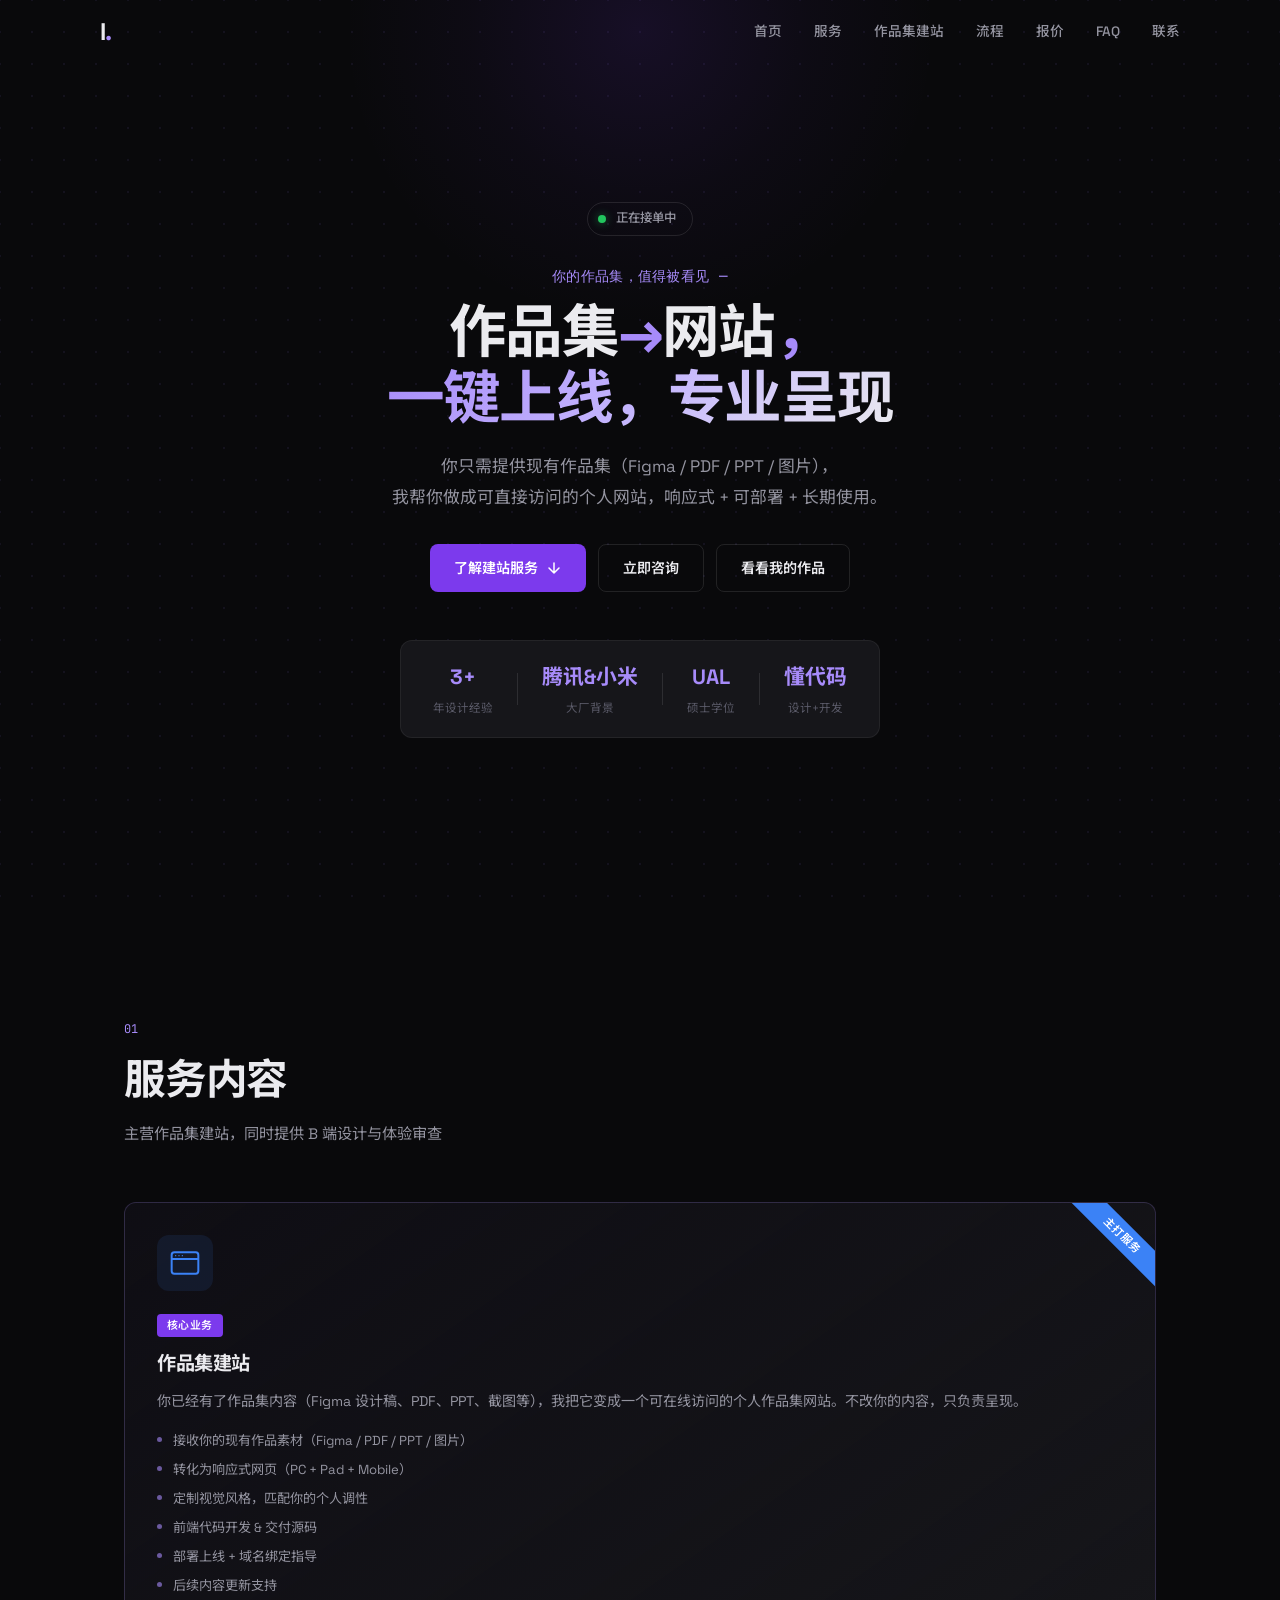
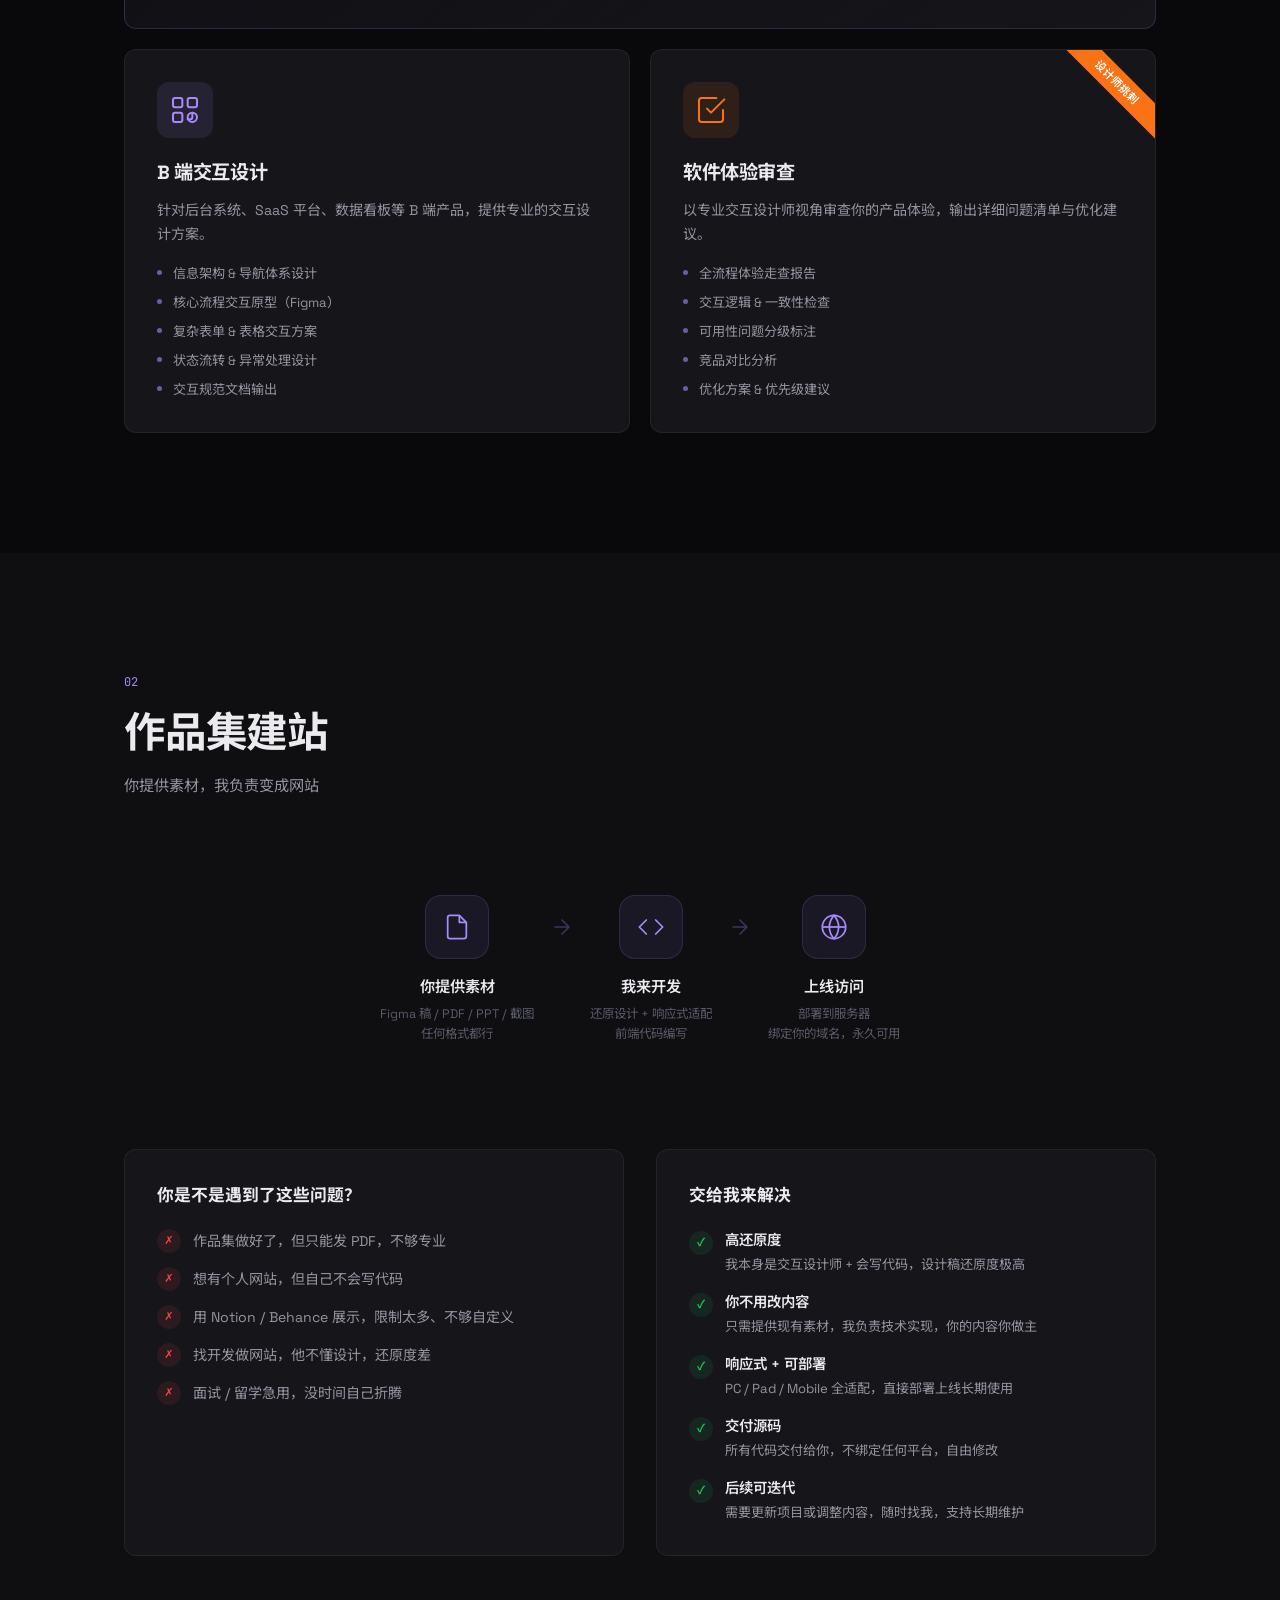
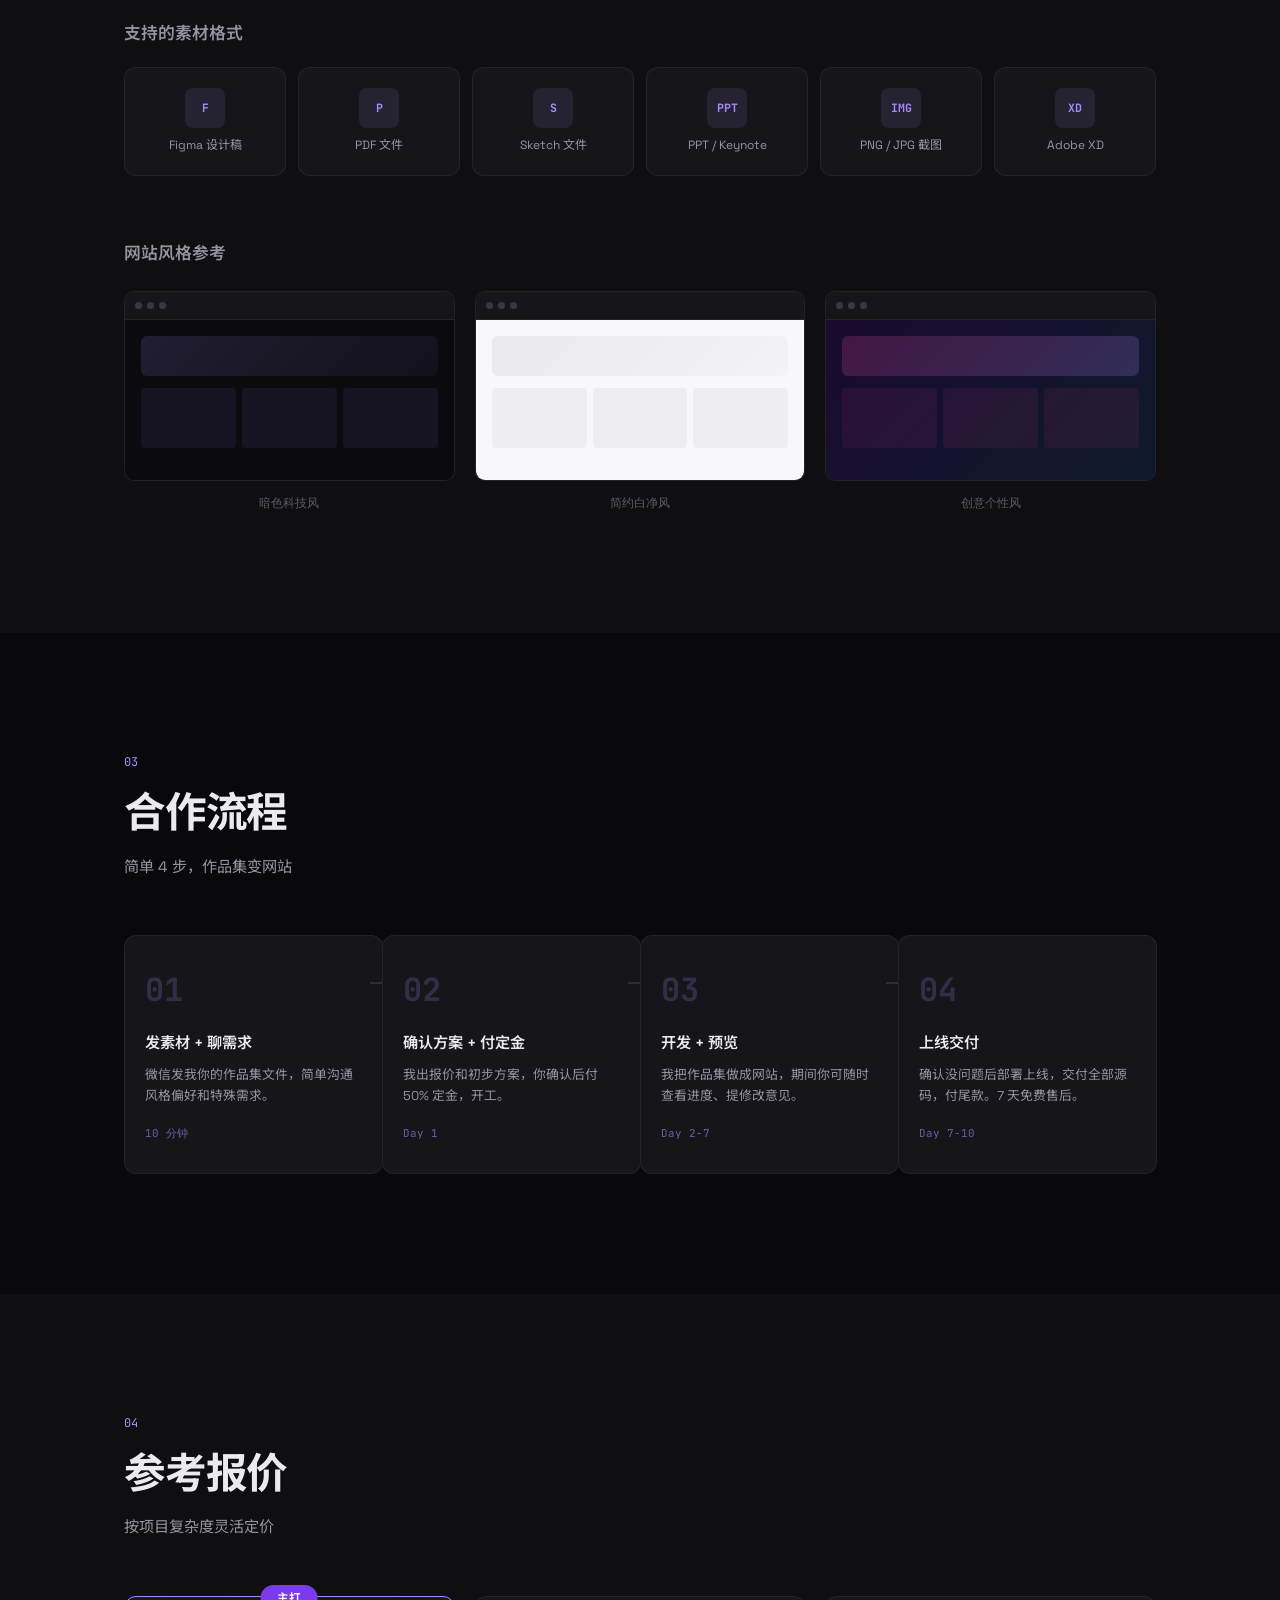
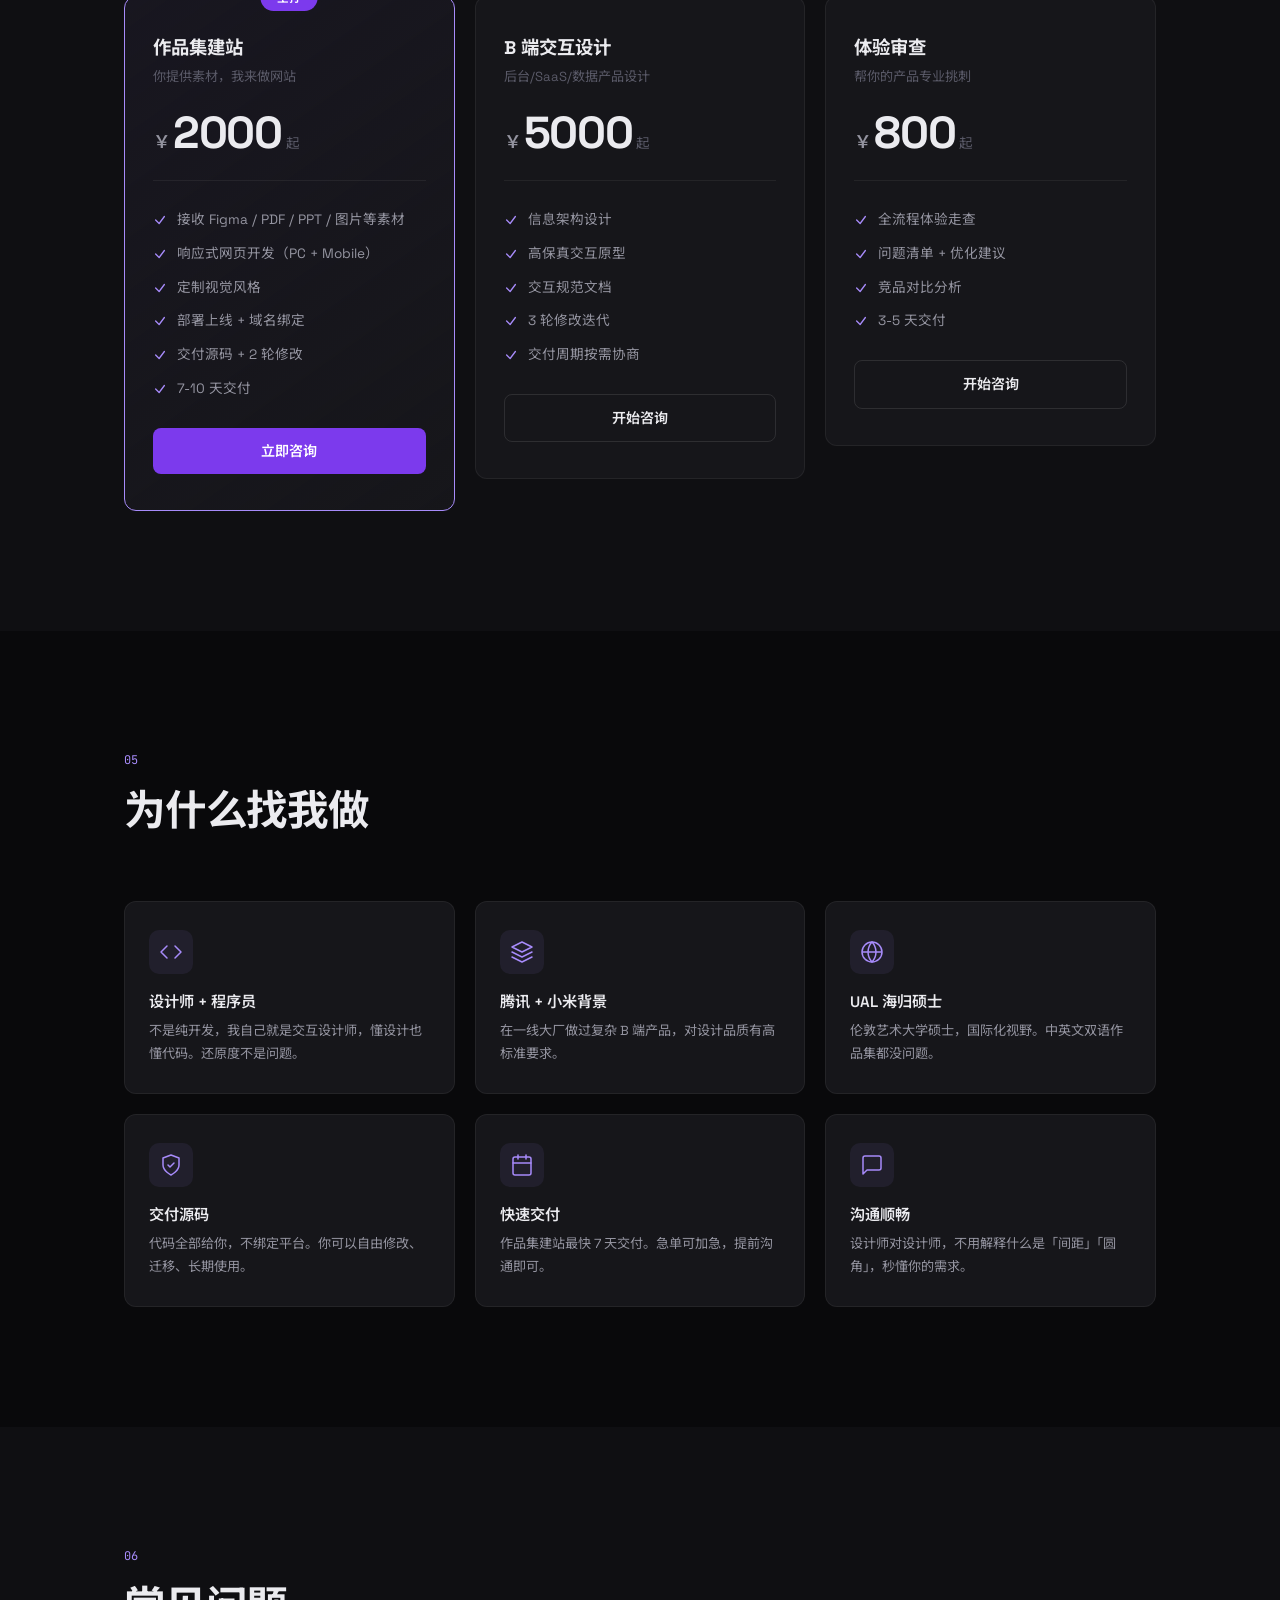
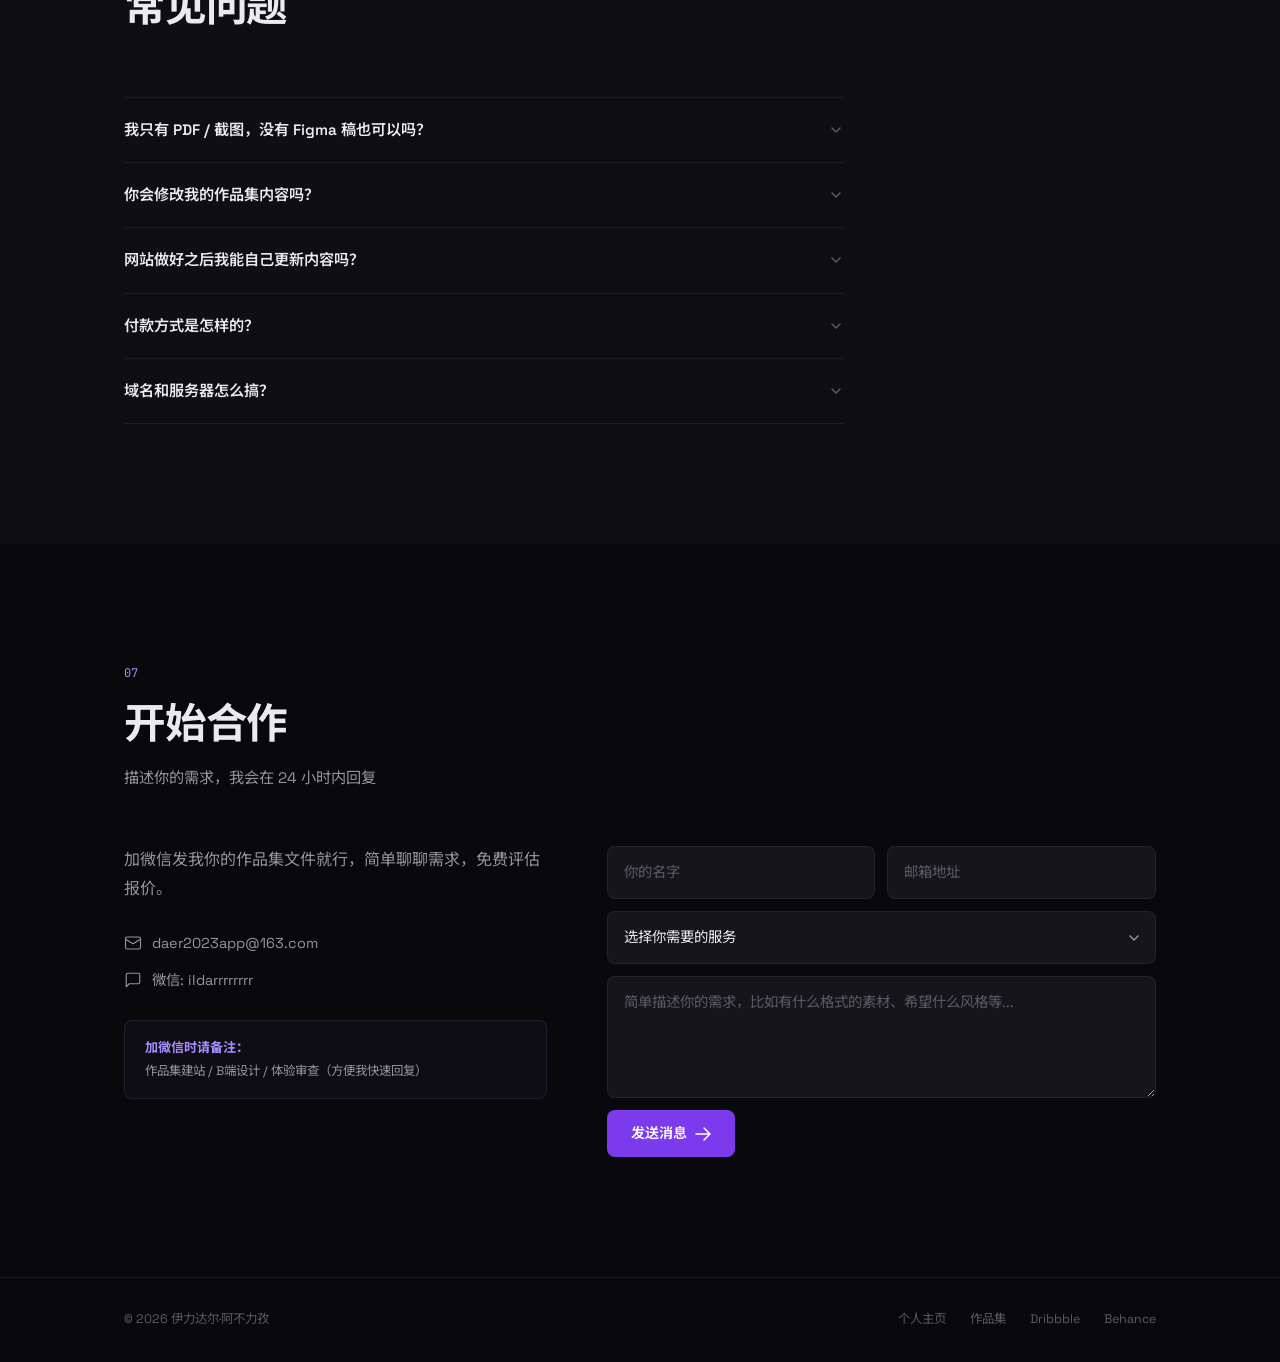
==== freelance.html @ 070d1505 "init: 个人作品集及接单页" ====
<!DOCTYPE html>
<html lang="zh-CN">
<head>
  <meta charset="UTF-8">
  <meta name="viewport" content="width=device-width, initial-scale=1.0">
  <title>设计接单 — 伊力达尔 · B端交互设计师</title>
  <link rel="stylesheet" href="style.css">
  <link rel="stylesheet" href="freelance.css">
  <link rel="preconnect" href="https://fonts.googleapis.com">
  <link href="https://fonts.googleapis.com/css2?family=Space+Grotesk:wght@400;500;600;700&family=Noto+Sans+SC:wght@300;400;500;700&family=JetBrains+Mono:wght@400&display=swap" rel="stylesheet">
</head>
<body>

  <!-- 导航 -->
  <header class="header" id="header">
    <div class="header__inner">
      <a href="index.html" class="logo">I<span class="logo__dot">.</span></a>
      <nav class="nav" id="nav">
        <a href="index.html" class="nav__link" data-index="00">首页</a>
        <a href="#services" class="nav__link" data-index="01">服务</a>
        <a href="#portfolio-service" class="nav__link" data-index="02">作品集建站</a>
        <a href="#process" class="nav__link" data-index="03">流程</a>
        <a href="#pricing" class="nav__link" data-index="04">报价</a>
        <a href="#faq" class="nav__link" data-index="05">FAQ</a>
        <a href="#contact-fl" class="nav__link" data-index="06">联系</a>
      </nav>
      <button class="menu-btn" id="menuBtn" aria-label="菜单">
        <span></span>
      </button>
    </div>
  </header>

  <!-- 移动端菜单 -->
  <div class="overlay" id="overlay">
    <nav class="overlay__nav">
      <a href="index.html" class="overlay__link">首页</a>
      <a href="#services" class="overlay__link">服务</a>
      <a href="#portfolio-service" class="overlay__link">作品集建站</a>
      <a href="#process" class="overlay__link">流程</a>
      <a href="#pricing" class="overlay__link">报价</a>
      <a href="#faq" class="overlay__link">FAQ</a>
      <a href="#contact-fl" class="overlay__link">联系</a>
    </nav>
  </div>

  <!-- 首屏 Hero -->
  <section class="fl-hero" id="fl-hero">
    <canvas id="gridCanvas"></canvas>
    <div class="hero__glow"></div>
    <div class="fl-hero__content">
      <div class="hero__label anim-fade" data-delay="0">
        <span class="label-dot"></span>
        <span>正在接单中</span>
      </div>
      <p class="hero__greeting anim-fade" data-delay="100">你的作品集，值得被看见 —</p>
      <h1 class="fl-hero__headline anim-fade" data-delay="200">
        作品集<span class="hero__headline-accent">→</span>网站<span class="hero__headline-accent">，</span><br>
        <span class="hero__headline-sub">一键上线，专业呈现</span>
      </h1>
      <p class="fl-hero__sub anim-fade" data-delay="300">
        你只需提供现有作品集（Figma / PDF / PPT / 图片），<br class="hide-mobile">
        我帮你做成可直接访问的个人网站，响应式 + 可部署 + 长期使用。
      </p>
      <div class="hero__cta anim-fade" data-delay="400">
        <a href="#portfolio-service" class="btn">
          <span>了解建站服务</span>
          <svg width="16" height="16" viewBox="0 0 16 16" fill="none"><path d="M8 3v10M3 8l5 5 5-5" stroke="currentColor" stroke-width="1.5" stroke-linecap="round" stroke-linejoin="round"/></svg>
        </a>
        <a href="#contact-fl" class="btn btn--ghost">立即咨询</a>
        <a href="index.html#work" class="btn btn--ghost">看看我的作品</a>
      </div>

      <!-- 信任指标 -->
      <div class="fl-trust anim-fade" data-delay="500">
        <div class="fl-trust__item">
          <span class="fl-trust__num">3+</span>
          <span class="fl-trust__label">年设计经验</span>
        </div>
        <div class="fl-trust__divider"></div>
        <div class="fl-trust__item">
          <span class="fl-trust__num">腾讯&小米</span>
          <span class="fl-trust__label">大厂背景</span>
        </div>
        <div class="fl-trust__divider"></div>
        <div class="fl-trust__item">
          <span class="fl-trust__num">UAL</span>
          <span class="fl-trust__label">硕士学位</span>
        </div>
        <div class="fl-trust__divider"></div>
        <div class="fl-trust__item">
          <span class="fl-trust__num">懂代码</span>
          <span class="fl-trust__label">设计+开发</span>
        </div>
      </div>
    </div>
  </section>

  <!-- 服务列表 -->
  <section class="section" id="services">
    <div class="container">
      <div class="section__head">
        <span class="section__index">01</span>
        <h2 class="section__title">服务内容</h2>
        <p class="section__sub">主营作品集建站，同时提供 B 端设计与体验审查</p>
      </div>

      <div class="fl-services">
        <!-- 主打服务 -->
        <div class="fl-card fl-card--primary">
          <div class="fl-card__icon fl-card__icon--portfolio">
            <svg width="32" height="32" viewBox="0 0 24 24" fill="none"><path d="M4 4h16a2 2 0 012 2v12a2 2 0 01-2 2H4a2 2 0 01-2-2V6a2 2 0 012-2z" stroke="currentColor" stroke-width="1.5"/><path d="M2 9h20" stroke="currentColor" stroke-width="1.5"/><circle cx="5" cy="6.5" r=".5" fill="currentColor"/><circle cx="7.5" cy="6.5" r=".5" fill="currentColor"/><circle cx="10" cy="6.5" r=".5" fill="currentColor"/></svg>
          </div>
          <span class="fl-card__badge">核心业务</span>
          <h3 class="fl-card__title">作品集建站</h3>
          <p class="fl-card__desc">你已经有了作品集内容（Figma 设计稿、PDF、PPT、截图等），我把它变成一个可在线访问的个人作品集网站。不改你的内容，只负责呈现。</p>
          <ul class="fl-card__list">
            <li>接收你的现有作品素材（Figma / PDF / PPT / 图片）</li>
            <li>转化为响应式网页（PC + Pad + Mobile）</li>
            <li>定制视觉风格，匹配你的个人调性</li>
            <li>前端代码开发 & 交付源码</li>
            <li>部署上线 + 域名绑定指导</li>
            <li>后续内容更新支持</li>
          </ul>
          <div class="fl-card__tag fl-card__tag--hot">主打服务</div>
        </div>

        <!-- 次要服务 1 -->
        <div class="fl-card">
          <div class="fl-card__icon fl-card__icon--interaction">
            <svg width="32" height="32" viewBox="0 0 24 24" fill="none"><rect x="3" y="3" width="7" height="7" rx="1.5" stroke="currentColor" stroke-width="1.5"/><rect x="14" y="3" width="7" height="7" rx="1.5" stroke="currentColor" stroke-width="1.5"/><rect x="3" y="14" width="7" height="7" rx="1.5" stroke="currentColor" stroke-width="1.5"/><path d="M17.5 14v3.5a1.5 1.5 0 01-1.5 1.5H14" stroke="currentColor" stroke-width="1.5" stroke-linecap="round"/><circle cx="17.5" cy="17.5" r="3.5" stroke="currentColor" stroke-width="1.5"/></svg>
          </div>
          <h3 class="fl-card__title">B 端交互设计</h3>
          <p class="fl-card__desc">针对后台系统、SaaS 平台、数据看板等 B 端产品，提供专业的交互设计方案。</p>
          <ul class="fl-card__list">
            <li>信息架构 & 导航体系设计</li>
            <li>核心流程交互原型（Figma）</li>
            <li>复杂表单 & 表格交互方案</li>
            <li>状态流转 & 异常处理设计</li>
            <li>交互规范文档输出</li>
          </ul>
        </div>

        <!-- 次要服务 2 -->
        <div class="fl-card">
          <div class="fl-card__icon fl-card__icon--review">
            <svg width="32" height="32" viewBox="0 0 24 24" fill="none"><path d="M9 11l3 3L22 4" stroke="currentColor" stroke-width="1.5" stroke-linecap="round" stroke-linejoin="round"/><path d="M21 12v7a2 2 0 01-2 2H5a2 2 0 01-2-2V5a2 2 0 012-2h11" stroke="currentColor" stroke-width="1.5" stroke-linecap="round"/></svg>
          </div>
          <h3 class="fl-card__title">软件体验审查</h3>
          <p class="fl-card__desc">以专业交互设计师视角审查你的产品体验，输出详细问题清单与优化建议。</p>
          <ul class="fl-card__list">
            <li>全流程体验走查报告</li>
            <li>交互逻辑 & 一致性检查</li>
            <li>可用性问题分级标注</li>
            <li>竞品对比分析</li>
            <li>优化方案 & 优先级建议</li>
          </ul>
          <div class="fl-card__tag fl-card__tag--new">设计师挑刺</div>
        </div>
      </div>
    </div>
  </section>

  <!-- 作品集建站专项 -->
  <section class="section section--alt" id="portfolio-service">
    <div class="container">
      <div class="section__head">
        <span class="section__index">02</span>
        <h2 class="section__title">作品集建站</h2>
        <p class="section__sub">你提供素材，我负责变成网站</p>
      </div>

      <!-- 流程图示 -->
      <div class="fl-flow">
        <div class="fl-flow__step">
          <div class="fl-flow__icon">
            <svg width="28" height="28" viewBox="0 0 24 24" fill="none"><path d="M14 2H6a2 2 0 00-2 2v16a2 2 0 002 2h12a2 2 0 002-2V8z" stroke="currentColor" stroke-width="1.5" stroke-linejoin="round"/><path d="M14 2v6h6" stroke="currentColor" stroke-width="1.5" stroke-linejoin="round"/></svg>
          </div>
          <h4>你提供素材</h4>
          <p>Figma 稿 / PDF / PPT / 截图<br>任何格式都行</p>
        </div>
        <div class="fl-flow__arrow">
          <svg width="24" height="24" viewBox="0 0 24 24" fill="none"><path d="M5 12h14M12 5l7 7-7 7" stroke="currentColor" stroke-width="1.5" stroke-linecap="round" stroke-linejoin="round"/></svg>
        </div>
        <div class="fl-flow__step">
          <div class="fl-flow__icon">
            <svg width="28" height="28" viewBox="0 0 24 24" fill="none"><polyline points="16,18 22,12 16,6" stroke="currentColor" stroke-width="1.5" stroke-linecap="round" stroke-linejoin="round"/><polyline points="8,6 2,12 8,18" stroke="currentColor" stroke-width="1.5" stroke-linecap="round" stroke-linejoin="round"/></svg>
          </div>
          <h4>我来开发</h4>
          <p>还原设计 + 响应式适配<br>前端代码编写</p>
        </div>
        <div class="fl-flow__arrow">
          <svg width="24" height="24" viewBox="0 0 24 24" fill="none"><path d="M5 12h14M12 5l7 7-7 7" stroke="currentColor" stroke-width="1.5" stroke-linecap="round" stroke-linejoin="round"/></svg>
        </div>
        <div class="fl-flow__step">
          <div class="fl-flow__icon">
            <svg width="28" height="28" viewBox="0 0 24 24" fill="none"><circle cx="12" cy="12" r="10" stroke="currentColor" stroke-width="1.5"/><path d="M2 12h20" stroke="currentColor" stroke-width="1.5"/><path d="M12 2a15.3 15.3 0 014 10 15.3 15.3 0 01-4 10 15.3 15.3 0 01-4-10 15.3 15.3 0 014-10z" stroke="currentColor" stroke-width="1.5"/></svg>
          </div>
          <h4>上线访问</h4>
          <p>部署到服务器<br>绑定你的域名，永久可用</p>
        </div>
      </div>

      <!-- 痛点 vs 方案 -->
      <div class="fl-portfolio">
        <div class="fl-portfolio__left">
          <div class="fl-portfolio__pain">
            <h3>你是不是遇到了这些问题？</h3>
            <div class="fl-pain-list">
              <div class="fl-pain-item">
                <span class="fl-pain-icon">&#x2717;</span>
                <span>作品集做好了，但只能发 PDF，不够专业</span>
              </div>
              <div class="fl-pain-item">
                <span class="fl-pain-icon">&#x2717;</span>
                <span>想有个人网站，但自己不会写代码</span>
              </div>
              <div class="fl-pain-item">
                <span class="fl-pain-icon">&#x2717;</span>
                <span>用 Notion / Behance 展示，限制太多、不够自定义</span>
              </div>
              <div class="fl-pain-item">
                <span class="fl-pain-icon">&#x2717;</span>
                <span>找开发做网站，他不懂设计，还原度差</span>
              </div>
              <div class="fl-pain-item">
                <span class="fl-pain-icon">&#x2717;</span>
                <span>面试 / 留学急用，没时间自己折腾</span>
              </div>
            </div>
          </div>
        </div>

        <div class="fl-portfolio__right">
          <div class="fl-portfolio__solution">
            <h3>交给我来解决</h3>
            <div class="fl-solution-list">
              <div class="fl-solution-item">
                <span class="fl-solution-icon">&#x2713;</span>
                <div>
                  <strong>高还原度</strong>
                  <p>我本身是交互设计师 + 会写代码，设计稿还原度极高</p>
                </div>
              </div>
              <div class="fl-solution-item">
                <span class="fl-solution-icon">&#x2713;</span>
                <div>
                  <strong>你不用改内容</strong>
                  <p>只需提供现有素材，我负责技术实现，你的内容你做主</p>
                </div>
              </div>
              <div class="fl-solution-item">
                <span class="fl-solution-icon">&#x2713;</span>
                <div>
                  <strong>响应式 + 可部署</strong>
                  <p>PC / Pad / Mobile 全适配，直接部署上线长期使用</p>
                </div>
              </div>
              <div class="fl-solution-item">
                <span class="fl-solution-icon">&#x2713;</span>
                <div>
                  <strong>交付源码</strong>
                  <p>所有代码交付给你，不绑定任何平台，自由修改</p>
                </div>
              </div>
              <div class="fl-solution-item">
                <span class="fl-solution-icon">&#x2713;</span>
                <div>
                  <strong>后续可迭代</strong>
                  <p>需要更新项目或调整内容，随时找我，支持长期维护</p>
                </div>
              </div>
            </div>
          </div>
        </div>
      </div>

      <!-- 支持的素材格式 -->
      <div class="fl-formats">
        <h3 class="fl-formats__title">支持的素材格式</h3>
        <div class="fl-formats__grid">
          <div class="fl-formats__item">
            <span class="fl-formats__icon">F</span>
            <span>Figma 设计稿</span>
          </div>
          <div class="fl-formats__item">
            <span class="fl-formats__icon">P</span>
            <span>PDF 文件</span>
          </div>
          <div class="fl-formats__item">
            <span class="fl-formats__icon">S</span>
            <span>Sketch 文件</span>
          </div>
          <div class="fl-formats__item">
            <span class="fl-formats__icon">PPT</span>
            <span>PPT / Keynote</span>
          </div>
          <div class="fl-formats__item">
            <span class="fl-formats__icon">IMG</span>
            <span>PNG / JPG 截图</span>
          </div>
          <div class="fl-formats__item">
            <span class="fl-formats__icon">XD</span>
            <span>Adobe XD</span>
          </div>
        </div>
      </div>

      <!-- 风格预览 -->
      <div class="fl-showcase">
        <h3 class="fl-showcase__title">网站风格参考</h3>
        <div class="fl-showcase__grid">
          <div class="fl-showcase__item">
            <div class="fl-showcase__mock">
              <div class="mock__bar"><span></span><span></span><span></span></div>
              <div class="fl-showcase__screen fl-showcase__screen--dark">
                <div class="fl-mock-hero"></div>
                <div class="fl-mock-cards"><span></span><span></span><span></span></div>
              </div>
            </div>
            <span class="fl-showcase__label">暗色科技风</span>
          </div>
          <div class="fl-showcase__item">
            <div class="fl-showcase__mock">
              <div class="mock__bar"><span></span><span></span><span></span></div>
              <div class="fl-showcase__screen fl-showcase__screen--light">
                <div class="fl-mock-hero fl-mock-hero--light"></div>
                <div class="fl-mock-cards fl-mock-cards--light"><span></span><span></span><span></span></div>
              </div>
            </div>
            <span class="fl-showcase__label">简约白净风</span>
          </div>
          <div class="fl-showcase__item">
            <div class="fl-showcase__mock">
              <div class="mock__bar"><span></span><span></span><span></span></div>
              <div class="fl-showcase__screen fl-showcase__screen--creative">
                <div class="fl-mock-hero fl-mock-hero--creative"></div>
                <div class="fl-mock-cards fl-mock-cards--creative"><span></span><span></span><span></span></div>
              </div>
            </div>
            <span class="fl-showcase__label">创意个性风</span>
          </div>
        </div>
      </div>
    </div>
  </section>

  <!-- 合作流程 -->
  <section class="section" id="process">
    <div class="container">
      <div class="section__head">
        <span class="section__index">03</span>
        <h2 class="section__title">合作流程</h2>
        <p class="section__sub">简单 4 步，作品集变网站</p>
      </div>

      <div class="fl-process">
        <div class="fl-process__step">
          <div class="fl-process__num">01</div>
          <div class="fl-process__line"></div>
          <h4>发素材 + 聊需求</h4>
          <p>微信发我你的作品集文件，简单沟通风格偏好和特殊需求。</p>
          <span class="fl-process__time">10 分钟</span>
        </div>
        <div class="fl-process__step">
          <div class="fl-process__num">02</div>
          <div class="fl-process__line"></div>
          <h4>确认方案 + 付定金</h4>
          <p>我出报价和初步方案，你确认后付 50% 定金，开工。</p>
          <span class="fl-process__time">Day 1</span>
        </div>
        <div class="fl-process__step">
          <div class="fl-process__num">03</div>
          <div class="fl-process__line"></div>
          <h4>开发 + 预览</h4>
          <p>我把作品集做成网站，期间你可随时查看进度、提修改意见。</p>
          <span class="fl-process__time">Day 2-7</span>
        </div>
        <div class="fl-process__step">
          <div class="fl-process__num">04</div>
          <h4>上线交付</h4>
          <p>确认没问题后部署上线，交付全部源码，付尾款。7 天免费售后。</p>
          <span class="fl-process__time">Day 7-10</span>
        </div>
      </div>
    </div>
  </section>

  <!-- 报价 -->
  <section class="section section--alt" id="pricing">
    <div class="container">
      <div class="section__head">
        <span class="section__index">04</span>
        <h2 class="section__title">参考报价</h2>
        <p class="section__sub">按项目复杂度灵活定价</p>
      </div>

      <div class="fl-pricing">
        <div class="fl-pricing__card fl-pricing__card--featured">
          <div class="fl-pricing__badge">主打</div>
          <div class="fl-pricing__head">
            <h3>作品集建站</h3>
            <p>你提供素材，我来做网站</p>
          </div>
          <div class="fl-pricing__price">
            <span class="fl-pricing__currency">&#xffe5;</span>
            <span class="fl-pricing__amount">2000</span>
            <span class="fl-pricing__unit">起</span>
          </div>
          <ul class="fl-pricing__features">
            <li>
              <svg width="14" height="14" viewBox="0 0 16 16" fill="none"><path d="M3 8l4 4 6-8" stroke="var(--accent)" stroke-width="1.5" stroke-linecap="round" stroke-linejoin="round"/></svg>
              接收 Figma / PDF / PPT / 图片等素材
            </li>
            <li>
              <svg width="14" height="14" viewBox="0 0 16 16" fill="none"><path d="M3 8l4 4 6-8" stroke="var(--accent)" stroke-width="1.5" stroke-linecap="round" stroke-linejoin="round"/></svg>
              响应式网页开发（PC + Mobile）
            </li>
            <li>
              <svg width="14" height="14" viewBox="0 0 16 16" fill="none"><path d="M3 8l4 4 6-8" stroke="var(--accent)" stroke-width="1.5" stroke-linecap="round" stroke-linejoin="round"/></svg>
              定制视觉风格
            </li>
            <li>
              <svg width="14" height="14" viewBox="0 0 16 16" fill="none"><path d="M3 8l4 4 6-8" stroke="var(--accent)" stroke-width="1.5" stroke-linecap="round" stroke-linejoin="round"/></svg>
              部署上线 + 域名绑定
            </li>
            <li>
              <svg width="14" height="14" viewBox="0 0 16 16" fill="none"><path d="M3 8l4 4 6-8" stroke="var(--accent)" stroke-width="1.5" stroke-linecap="round" stroke-linejoin="round"/></svg>
              交付源码 + 2 轮修改
            </li>
            <li>
              <svg width="14" height="14" viewBox="0 0 16 16" fill="none"><path d="M3 8l4 4 6-8" stroke="var(--accent)" stroke-width="1.5" stroke-linecap="round" stroke-linejoin="round"/></svg>
              7-10 天交付
            </li>
          </ul>
          <a href="#contact-fl" class="btn fl-pricing__btn">立即咨询</a>
        </div>

        <div class="fl-pricing__card">
          <div class="fl-pricing__head">
            <h3>B 端交互设计</h3>
            <p>后台/SaaS/数据产品设计</p>
          </div>
          <div class="fl-pricing__price">
            <span class="fl-pricing__currency">&#xffe5;</span>
            <span class="fl-pricing__amount">5000</span>
            <span class="fl-pricing__unit">起</span>
          </div>
          <ul class="fl-pricing__features">
            <li>
              <svg width="14" height="14" viewBox="0 0 16 16" fill="none"><path d="M3 8l4 4 6-8" stroke="var(--accent)" stroke-width="1.5" stroke-linecap="round" stroke-linejoin="round"/></svg>
              信息架构设计
            </li>
            <li>
              <svg width="14" height="14" viewBox="0 0 16 16" fill="none"><path d="M3 8l4 4 6-8" stroke="var(--accent)" stroke-width="1.5" stroke-linecap="round" stroke-linejoin="round"/></svg>
              高保真交互原型
            </li>
            <li>
              <svg width="14" height="14" viewBox="0 0 16 16" fill="none"><path d="M3 8l4 4 6-8" stroke="var(--accent)" stroke-width="1.5" stroke-linecap="round" stroke-linejoin="round"/></svg>
              交互规范文档
            </li>
            <li>
              <svg width="14" height="14" viewBox="0 0 16 16" fill="none"><path d="M3 8l4 4 6-8" stroke="var(--accent)" stroke-width="1.5" stroke-linecap="round" stroke-linejoin="round"/></svg>
              3 轮修改迭代
            </li>
            <li>
              <svg width="14" height="14" viewBox="0 0 16 16" fill="none"><path d="M3 8l4 4 6-8" stroke="var(--accent)" stroke-width="1.5" stroke-linecap="round" stroke-linejoin="round"/></svg>
              交付周期按需协商
            </li>
          </ul>
          <a href="#contact-fl" class="btn btn--ghost fl-pricing__btn">开始咨询</a>
        </div>

        <div class="fl-pricing__card">
          <div class="fl-pricing__head">
            <h3>体验审查</h3>
            <p>帮你的产品专业挑刺</p>
          </div>
          <div class="fl-pricing__price">
            <span class="fl-pricing__currency">&#xffe5;</span>
            <span class="fl-pricing__amount">800</span>
            <span class="fl-pricing__unit">起</span>
          </div>
          <ul class="fl-pricing__features">
            <li>
              <svg width="14" height="14" viewBox="0 0 16 16" fill="none"><path d="M3 8l4 4 6-8" stroke="var(--accent)" stroke-width="1.5" stroke-linecap="round" stroke-linejoin="round"/></svg>
              全流程体验走查
            </li>
            <li>
              <svg width="14" height="14" viewBox="0 0 16 16" fill="none"><path d="M3 8l4 4 6-8" stroke="var(--accent)" stroke-width="1.5" stroke-linecap="round" stroke-linejoin="round"/></svg>
              问题清单 + 优化建议
            </li>
            <li>
              <svg width="14" height="14" viewBox="0 0 16 16" fill="none"><path d="M3 8l4 4 6-8" stroke="var(--accent)" stroke-width="1.5" stroke-linecap="round" stroke-linejoin="round"/></svg>
              竞品对比分析
            </li>
            <li>
              <svg width="14" height="14" viewBox="0 0 16 16" fill="none"><path d="M3 8l4 4 6-8" stroke="var(--accent)" stroke-width="1.5" stroke-linecap="round" stroke-linejoin="round"/></svg>
              3-5 天交付
            </li>
          </ul>
          <a href="#contact-fl" class="btn btn--ghost fl-pricing__btn">开始咨询</a>
        </div>
      </div>
    </div>
  </section>

  <!-- 为什么选择我 -->
  <section class="section" id="why-me">
    <div class="container">
      <div class="section__head">
        <span class="section__index">05</span>
        <h2 class="section__title">为什么找我做</h2>
      </div>

      <div class="fl-why">
        <div class="fl-why__item">
          <div class="fl-why__icon">
            <svg width="24" height="24" viewBox="0 0 24 24" fill="none"><polyline points="16,18 22,12 16,6" stroke="currentColor" stroke-width="1.5" stroke-linecap="round" stroke-linejoin="round"/><polyline points="8,6 2,12 8,18" stroke="currentColor" stroke-width="1.5" stroke-linecap="round" stroke-linejoin="round"/></svg>
          </div>
          <h4>设计师 + 程序员</h4>
          <p>不是纯开发，我自己就是交互设计师，懂设计也懂代码。还原度不是问题。</p>
        </div>
        <div class="fl-why__item">
          <div class="fl-why__icon">
            <svg width="24" height="24" viewBox="0 0 24 24" fill="none"><path d="M12 2L2 7l10 5 10-5-10-5z" stroke="currentColor" stroke-width="1.5" stroke-linejoin="round"/><path d="M2 17l10 5 10-5" stroke="currentColor" stroke-width="1.5" stroke-linecap="round" stroke-linejoin="round"/><path d="M2 12l10 5 10-5" stroke="currentColor" stroke-width="1.5" stroke-linecap="round" stroke-linejoin="round"/></svg>
          </div>
          <h4>腾讯 + 小米背景</h4>
          <p>在一线大厂做过复杂 B 端产品，对设计品质有高标准要求。</p>
        </div>
        <div class="fl-why__item">
          <div class="fl-why__icon">
            <svg width="24" height="24" viewBox="0 0 24 24" fill="none"><circle cx="12" cy="12" r="10" stroke="currentColor" stroke-width="1.5"/><path d="M2 12h20" stroke="currentColor" stroke-width="1.5"/><path d="M12 2a15.3 15.3 0 014 10 15.3 15.3 0 01-4 10 15.3 15.3 0 01-4-10 15.3 15.3 0 014-10z" stroke="currentColor" stroke-width="1.5"/></svg>
          </div>
          <h4>UAL 海归硕士</h4>
          <p>伦敦艺术大学硕士，国际化视野。中英文双语作品集都没问题。</p>
        </div>
        <div class="fl-why__item">
          <div class="fl-why__icon">
            <svg width="24" height="24" viewBox="0 0 24 24" fill="none"><path d="M12 22s8-4 8-10V5l-8-3-8 3v7c0 6 8 10 8 10z" stroke="currentColor" stroke-width="1.5" stroke-linejoin="round"/><path d="M9 12l2 2 4-4" stroke="currentColor" stroke-width="1.5" stroke-linecap="round" stroke-linejoin="round"/></svg>
          </div>
          <h4>交付源码</h4>
          <p>代码全部给你，不绑定平台。你可以自由修改、迁移、长期使用。</p>
        </div>
        <div class="fl-why__item">
          <div class="fl-why__icon">
            <svg width="24" height="24" viewBox="0 0 24 24" fill="none"><rect x="3" y="4" width="18" height="18" rx="2" stroke="currentColor" stroke-width="1.5"/><path d="M16 2v4M8 2v4M3 10h18" stroke="currentColor" stroke-width="1.5" stroke-linecap="round"/></svg>
          </div>
          <h4>快速交付</h4>
          <p>作品集建站最快 7 天交付。急单可加急，提前沟通即可。</p>
        </div>
        <div class="fl-why__item">
          <div class="fl-why__icon">
            <svg width="24" height="24" viewBox="0 0 24 24" fill="none"><path d="M21 15a2 2 0 01-2 2H7l-4 4V5a2 2 0 012-2h14a2 2 0 012 2z" stroke="currentColor" stroke-width="1.5" stroke-linejoin="round"/></svg>
          </div>
          <h4>沟通顺畅</h4>
          <p>设计师对设计师，不用解释什么是「间距」「圆角」，秒懂你的需求。</p>
        </div>
      </div>
    </div>
  </section>

  <!-- FAQ -->
  <section class="section section--alt" id="faq">
    <div class="container">
      <div class="section__head">
        <span class="section__index">06</span>
        <h2 class="section__title">常见问题</h2>
      </div>

      <div class="fl-faq">
        <div class="fl-faq__item">
          <button class="fl-faq__q" aria-expanded="false">
            <span>我只有 PDF / 截图，没有 Figma 稿也可以吗？</span>
            <svg class="fl-faq__arrow" width="16" height="16" viewBox="0 0 16 16" fill="none"><path d="M4 6l4 4 4-4" stroke="currentColor" stroke-width="1.5" stroke-linecap="round" stroke-linejoin="round"/></svg>
          </button>
          <div class="fl-faq__a">
            <p>完全可以。PDF、PPT、截图都行，我会根据你提供的内容重新排版成网页。当然如果有 Figma 源文件，还原度会更高、效率也更快。</p>
          </div>
        </div>
        <div class="fl-faq__item">
          <button class="fl-faq__q" aria-expanded="false">
            <span>你会修改我的作品集内容吗？</span>
            <svg class="fl-faq__arrow" width="16" height="16" viewBox="0 0 16 16" fill="none"><path d="M4 6l4 4 4-4" stroke="currentColor" stroke-width="1.5" stroke-linecap="round" stroke-linejoin="round"/></svg>
          </button>
          <div class="fl-faq__a">
            <p>不会。你的内容你做主，我只负责把它忠实地呈现为网页。如果你需要文案优化或内容调整建议，可以额外沟通，这部分可作为增值服务。</p>
          </div>
        </div>
        <div class="fl-faq__item">
          <button class="fl-faq__q" aria-expanded="false">
            <span>网站做好之后我能自己更新内容吗？</span>
            <svg class="fl-faq__arrow" width="16" height="16" viewBox="0 0 16 16" fill="none"><path d="M4 6l4 4 4-4" stroke="currentColor" stroke-width="1.5" stroke-linecap="round" stroke-linejoin="round"/></svg>
          </button>
          <div class="fl-faq__a">
            <p>源码完整交付给你。如果你有基础的 HTML 知识可以自己改。如果不会也没关系，后续需要更新内容可以随时找我，按次收费，通常很快能搞定。</p>
          </div>
        </div>
        <div class="fl-faq__item">
          <button class="fl-faq__q" aria-expanded="false">
            <span>付款方式是怎样的？</span>
            <svg class="fl-faq__arrow" width="16" height="16" viewBox="0 0 16 16" fill="none"><path d="M4 6l4 4 4-4" stroke="currentColor" stroke-width="1.5" stroke-linecap="round" stroke-linejoin="round"/></svg>
          </button>
          <div class="fl-faq__a">
            <p>50% 定金 + 50% 尾款。确认方案后付定金开工，交付验收后付尾款。支持微信、支付宝、银行转账。</p>
          </div>
        </div>
        <div class="fl-faq__item">
          <button class="fl-faq__q" aria-expanded="false">
            <span>域名和服务器怎么搞？</span>
            <svg class="fl-faq__arrow" width="16" height="16" viewBox="0 0 16 16" fill="none"><path d="M4 6l4 4 4-4" stroke="currentColor" stroke-width="1.5" stroke-linecap="round" stroke-linejoin="round"/></svg>
          </button>
          <div class="fl-faq__a">
            <p>我会帮你完成部署上线和域名绑定的全过程。静态网站的托管通常免费或极低成本（比如 GitHub Pages、Vercel、Netlify 等）。域名费用一般每年几十块，需要你自己注册持有。</p>
          </div>
        </div>
      </div>
    </div>
  </section>

  <!-- 联系 -->
  <section class="section" id="contact-fl">
    <div class="container">
      <div class="section__head">
        <span class="section__index">07</span>
        <h2 class="section__title">开始合作</h2>
        <p class="section__sub">描述你的需求，我会在 24 小时内回复</p>
      </div>

      <div class="contact">
        <div class="contact__left">
          <p class="contact__text">加微信发我你的作品集文件就行，简单聊聊需求，免费评估报价。</p>
          <div class="contact__links">
            <a href="mailto:daer2023app@163.com" class="contact__link">
              <svg width="18" height="18" viewBox="0 0 24 24" fill="none"><rect x="2" y="4" width="20" height="16" rx="2" stroke="currentColor" stroke-width="1.5"/><path d="M2 7l10 6 10-6" stroke="currentColor" stroke-width="1.5" stroke-linecap="round"/></svg>
              daer2023app@163.com
            </a>
            <a href="#" class="contact__link">
              <svg width="18" height="18" viewBox="0 0 24 24" fill="none"><path d="M21 15a2 2 0 01-2 2H7l-4 4V5a2 2 0 012-2h14a2 2 0 012 2z" stroke="currentColor" stroke-width="1.5" stroke-linejoin="round"/></svg>
              微信: ildarrrrrrrr
            </a>
          </div>
          <div class="fl-contact-tip">
            <strong>加微信时请备注：</strong>
            <p>作品集建站 / B端设计 / 体验审查（方便我快速回复）</p>
          </div>
        </div>
        <form class="contact__form" id="contactForm">
          <div class="form-row">
            <input type="text" placeholder="你的名字" required>
            <input type="email" placeholder="邮箱地址" required>
          </div>
          <select class="fl-select" id="serviceSelect">
            <option value="" disabled selected>选择你需要的服务</option>
            <option value="portfolio">作品集建站（主打）</option>
            <option value="interaction">B 端交互设计</option>
            <option value="review">软件体验审查</option>
            <option value="other">其他 / 不确定</option>
          </select>
          <textarea rows="4" placeholder="简单描述你的需求，比如有什么格式的素材、希望什么风格等..." required></textarea>
          <button type="submit" class="btn">
            <span>发送消息</span>
            <svg width="16" height="16" viewBox="0 0 16 16" fill="none"><path d="M1 8h14M9 2l6 6-6 6" stroke="currentColor" stroke-width="1.5" stroke-linecap="round" stroke-linejoin="round"/></svg>
          </button>
        </form>
      </div>
    </div>
  </section>

  <!-- 页脚 -->
  <footer class="footer">
    <div class="container footer__inner">
      <span class="footer__copy">&copy; 2026 伊力达尔·阿不力孜</span>
      <div class="footer__links">
        <a href="index.html">个人主页</a>
        <a href="index.html#work">作品集</a>
        <a href="#">Dribbble</a>
        <a href="#">Behance</a>
      </div>
    </div>
  </footer>

  <script src="script.js"></script>
  <script src="freelance.js"></script>
</body>
</html>
---- style.css ----
/* ===========================================
   伊力达尔 — B端交互设计师作品集
   =========================================== */

*,*::before,*::after{margin:0;padding:0;box-sizing:border-box}

:root {
  /* 基础色 */
  --bg:        #09090b;
  --bg-alt:    #0f0f12;
  --surface:   #16161a;
  --surface-2: #1e1e24;
  --border:    rgba(255,255,255,.06);
  --border-2:  rgba(255,255,255,.1);

  /* 文本 */
  --text:      #ebebef;
  --text-2:    #9494a0;
  --text-3:    #5a5a68;

  /* 强调 */
  --accent:    #a78bfa;
  --accent-2:  #7c3aed;

  /* 排版 */
  --font:   'Space Grotesk', 'Noto Sans SC', system-ui, sans-serif;
  --mono:   'JetBrains Mono', monospace;
  --ease:   cubic-bezier(.4,0,.2,1);
  --ease-out: cubic-bezier(.16,1,.3,1);
  --radius: 12px;
}

html { scroll-behavior: smooth; scroll-padding-top: 80px; }
body {
  font-family: var(--font);
  background: var(--bg);
  color: var(--text);
  line-height: 1.6;
  -webkit-font-smoothing: antialiased;
  overflow-x: hidden;
}
a { color: inherit; text-decoration: none; }
button,input,textarea,select { font: inherit; border: none; outline: none; background: none; color: inherit; }
img { display: block; max-width: 100%; }

.container { max-width: 1080px; margin: 0 auto; padding: 0 24px; }
.hide-mobile { display: inline; }

/* ======= HEADER ======= */
.header {
  position: fixed; top: 0; left: 0; right: 0; z-index: 100;
  padding: 0 32px;
  transition: background .4s var(--ease), backdrop-filter .4s;
}
.header.scrolled {
  background: rgba(9,9,11,.8);
  backdrop-filter: blur(20px);
  -webkit-backdrop-filter: blur(20px);
  border-bottom: 1px solid var(--border);
}
.header__inner {
  max-width: 1080px; margin: 0 auto;
  display: flex; align-items: center; justify-content: space-between;
  height: 64px;
}
.logo {
  font-size: 1.5rem; font-weight: 700; letter-spacing: -.04em;
}
.logo__dot { color: var(--accent); }

.nav { display: flex; gap: 32px; }
.nav__link {
  font-size: .85rem; font-weight: 500; color: var(--text-2);
  transition: color .3s;
  position: relative;
}
.nav__link::before {
  content: attr(data-index);
  font-family: var(--mono);
  font-size: .6rem;
  color: var(--text-3);
  position: absolute;
  top: -10px; left: 0;
  opacity: 0;
  transition: opacity .3s, transform .3s var(--ease);
  transform: translateY(4px);
}
.nav__link:hover { color: var(--text); }
.nav__link:hover::before { opacity: 1; transform: translateY(0); }
.nav__link--highlight {
  color: var(--accent) !important;
  border: 1px solid rgba(167,139,250,.3);
  padding: 4px 12px;
  border-radius: 6px;
  font-size: .78rem;
  transition: all .3s var(--ease);
}
.nav__link--highlight:hover {
  background: rgba(167,139,250,.1);
  border-color: var(--accent);
}

.menu-btn {
  display: none; width: 32px; height: 32px;
  position: relative; cursor: pointer;
}
.menu-btn span,
.menu-btn::before,
.menu-btn::after {
  content: '';
  position: absolute; left: 6px;
  width: 20px; height: 1.5px;
  background: var(--text);
  transition: .3s var(--ease);
}
.menu-btn::before { top: 10px; }
.menu-btn span { top: 15px; }
.menu-btn::after { top: 20px; }
.menu-btn.active::before { top: 15px; transform: rotate(45deg); }
.menu-btn.active span { opacity: 0; }
.menu-btn.active::after { top: 15px; transform: rotate(-45deg); }

/* 移动端覆盖层 */
.overlay {
  position: fixed; inset: 0; z-index: 99;
  background: rgba(9,9,11,.96);
  display: flex; align-items: center; justify-content: center;
  opacity: 0; pointer-events: none;
  transition: opacity .4s;
}
.overlay.open { opacity: 1; pointer-events: all; }
.overlay__nav { display: flex; flex-direction: column; gap: 28px; text-align: center; }
.overlay__link {
  font-size: 1.8rem; font-weight: 600; color: var(--text-2);
  transition: color .3s;
}
.overlay__link:hover { color: var(--accent); }

/* ======= HERO ======= */
.hero {
  min-height: 100vh;
  display: flex; align-items: center; justify-content: center;
  position: relative; overflow: hidden;
  padding: 100px 24px 60px;
}

#gridCanvas {
  position: absolute; inset: 0;
  width: 100%; height: 100%;
  pointer-events: none; z-index: 0;
}

.hero__glow {
  position: absolute;
  top: -30%; left: 50%; transform: translateX(-50%);
  width: 600px; height: 600px;
  background: radial-gradient(circle, rgba(124,58,237,.12) 0%, rgba(124,58,237,.04) 40%, transparent 70%);
  pointer-events: none; z-index: 0;
  animation: glow-pulse 6s ease-in-out infinite alternate;
}
@keyframes glow-pulse {
  0%   { opacity: .6; transform: translateX(-50%) scale(1); }
  100% { opacity: 1;  transform: translateX(-50%) scale(1.15); }
}

.hero__content {
  position: relative; z-index: 1;
  max-width: 720px;
}

.hero__label {
  display: inline-flex; align-items: center; gap: 10px;
  padding: 6px 16px 6px 10px;
  border: 1px solid var(--border-2);
  border-radius: 100px;
  font-size: .78rem; font-weight: 500; color: var(--text-2);
  margin-bottom: 28px;
}
.label-dot {
  width: 8px; height: 8px; border-radius: 50%;
  background: #22c55e;
  box-shadow: 0 0 8px rgba(34,197,94,.5);
  animation: pulse-dot 2s ease-in-out infinite;
}
@keyframes pulse-dot {
  0%,100% { box-shadow: 0 0 8px rgba(34,197,94,.4); }
  50%     { box-shadow: 0 0 16px rgba(34,197,94,.8); }
}

.hero__greeting {
  font-family: var(--mono);
  font-size: .9rem;
  color: var(--accent);
  letter-spacing: .02em;
  margin-bottom: 12px;
}

.hero__headline {
  font-size: clamp(2.6rem, 6vw, 4.2rem);
  font-weight: 700;
  line-height: 1.12;
  letter-spacing: -.03em;
  margin-bottom: 32px;
}
.hero__headline-accent {
  color: var(--accent);
}
.hero__headline-sub {
  background: linear-gradient(135deg, var(--accent) 0%, #c4b5fd 50%, var(--text) 100%);
  -webkit-background-clip: text;
  -webkit-text-fill-color: transparent;
  background-clip: text;
}

.hero__cta { display: flex; gap: 12px; flex-wrap: wrap; }

/* Scroll indicator */
.hero__scroll {
  position: absolute; bottom: 28px; left: 50%;
  transform: translateX(-50%);
  display: flex; flex-direction: column; align-items: center; gap: 8px;
  z-index: 1;
}
.hero__scroll span {
  font-family: var(--mono);
  font-size: .65rem;
  color: var(--text-3);
  letter-spacing: .2em;
}
.scroll-indicator__track {
  width: 1px; height: 40px;
  background: var(--border-2);
  border-radius: 1px;
  overflow: hidden;
}
.scroll-indicator__thumb {
  width: 100%; height: 12px;
  background: var(--accent);
  border-radius: 1px;
  animation: scroll-down 2s ease-in-out infinite;
}
@keyframes scroll-down {
  0%   { transform: translateY(-12px); }
  100% { transform: translateY(40px); }
}

/* ======= BUTTONS ======= */
.btn {
  display: inline-flex; align-items: center; gap: 8px;
  padding: 12px 24px;
  border-radius: 8px;
  font-weight: 600; font-size: .88rem;
  background: var(--accent-2);
  color: #fff;
  transition: all .3s var(--ease);
  cursor: pointer;
  position: relative;
  overflow: hidden;
}
.btn:hover {
  background: var(--accent);
  transform: translateY(-1px);
  box-shadow: 0 8px 30px rgba(124,58,237,.3);
}
.btn svg { transition: transform .3s var(--ease); }
.btn:hover svg { transform: translate(2px, -2px); }

.btn--ghost {
  background: transparent;
  border: 1px solid var(--border-2);
  color: var(--text);
}
.btn--ghost:hover {
  background: var(--surface);
  border-color: var(--accent);
  color: var(--accent);
  box-shadow: none;
}

/* ======= SECTIONS ======= */
.section { padding: 120px 0; }
.section--alt { background: var(--bg-alt); }

.section__head { margin-bottom: 56px; }
.section__index {
  font-family: var(--mono);
  font-size: .75rem;
  color: var(--accent);
  display: block;
  margin-bottom: 8px;
}
.section__title {
  font-size: clamp(1.8rem, 3.5vw, 2.6rem);
  font-weight: 700;
  letter-spacing: -.03em;
  margin-bottom: 8px;
}
.section__sub {
  font-size: .95rem;
  color: var(--text-2);
}

/* ======= WORK ======= */
.work-group { margin-bottom: 64px; }
.work-group:last-child { margin-bottom: 0; }

.work-group__label {
  display: inline-flex; align-items: center; gap: 10px;
  font-size: .82rem; font-weight: 600; color: var(--text-2);
  margin-bottom: 24px;
  text-transform: uppercase;
  letter-spacing: .06em;
}
.company-dot {
  width: 10px; height: 10px; border-radius: 50%;
}
.company-dot--tc { background: #3b82f6; }
.company-dot--mi { background: #f97316; }

.work-list {
  display: grid;
  grid-template-columns: 1fr;
  gap: 20px;
}

.work-item {
  display: grid;
  grid-template-columns: 1fr 1fr;
  background: var(--surface);
  border: 1px solid var(--border);
  border-radius: var(--radius);
  overflow: hidden;
  transition: border-color .4s, transform .4s var(--ease), box-shadow .4s;
}
.work-item:hover {
  border-color: var(--border-2);
  transform: translateY(-4px);
  box-shadow: 0 20px 60px rgba(0,0,0,.25);
}

.work-item__visual {
  padding: 32px;
  display: flex; align-items: center; justify-content: center;
  background: linear-gradient(145deg, rgba(255,255,255,.02), rgba(255,255,255,.005));
  position: relative;
  overflow: hidden;
  min-height: 220px;
}
.work-item__visual::after {
  content: '';
  position: absolute; inset: 0;
  background: radial-gradient(circle at 30% 40%, color-mix(in srgb, var(--accent) 8%, transparent), transparent 70%);
  pointer-events: none;
}

.work-item__info {
  padding: 32px;
  display: flex; flex-direction: column; justify-content: center;
}
.work-item__tags {
  display: flex; flex-wrap: wrap; gap: 6px;
  margin-bottom: 14px;
}
.work-item__tags span {
  font-family: var(--mono);
  font-size: .68rem;
  color: var(--accent);
  padding: 3px 10px;
  border: 1px solid rgba(167,139,250,.2);
  border-radius: 4px;
  text-transform: uppercase;
  letter-spacing: .04em;
}
.work-item__title {
  font-size: 1.2rem;
  font-weight: 700;
  letter-spacing: -.02em;
  margin-bottom: 10px;
}
.work-item__desc {
  font-size: .88rem;
  color: var(--text-2);
  line-height: 1.7;
}

.work-item__link {
  display: block;
  text-decoration: none;
  color: inherit;
}
.work-item__more {
  display: inline-block;
  margin-top: 14px;
  font-size: .82rem;
  font-weight: 600;
  color: var(--accent);
  opacity: 0;
  transform: translateX(-8px);
  transition: opacity .3s var(--ease), transform .3s var(--ease);
}
.work-item:hover .work-item__more {
  opacity: 1;
  transform: translateX(0);
}
.work-item { cursor: pointer; }

/* ======= MOCKUPS ======= */
.mock {
  width: 100%;
  max-width: 280px;
  background: var(--bg);
  border: 1px solid var(--border-2);
  border-radius: 10px;
  overflow: hidden;
  position: relative;
  z-index: 1;
  transition: transform .5s var(--ease);
}
.work-item:hover .mock { transform: scale(1.03); }

.mock__bar {
  height: 28px;
  background: var(--surface);
  display: flex; align-items: center; gap: 5px;
  padding: 0 10px;
  border-bottom: 1px solid var(--border);
}
.mock__bar span {
  width: 7px; height: 7px;
  border-radius: 50%;
  background: var(--text-3);
  opacity: .5;
}
.mock__body { padding: 12px; }

/* Stream mockup */
.mock--stream .mock__video {
  width: 100%; height: 80px;
  background: linear-gradient(135deg, rgba(59,130,246,.15), rgba(59,130,246,.05));
  border-radius: 6px;
  margin-bottom: 8px;
  position: relative;
  overflow: hidden;
}
.mock--stream .mock__video::after {
  content: '▶';
  position: absolute; top: 50%; left: 50%;
  transform: translate(-50%,-50%);
  font-size: 1.2rem; color: rgba(255,255,255,.3);
}
.mock__controls { display: flex; flex-direction: column; gap: 6px; }
.mock__btn-row { display: flex; gap: 4px; }
.mock__btn-row span {
  width: 28px; height: 18px;
  background: var(--surface-2);
  border-radius: 4px;
}
.mock__timeline {
  height: 4px; background: var(--surface-2); border-radius: 2px;
  position: relative; overflow: hidden;
}
.mock__timeline::after {
  content: '';
  position: absolute; left: 0; top: 0;
  width: 40%; height: 100%;
  background: var(--accent);
  border-radius: 2px;
  animation: timeline-play 3s ease-in-out infinite;
}
@keyframes timeline-play {
  0%   { width: 20%; }
  50%  { width: 65%; }
  100% { width: 20%; }
}

/* Agent mockup */
.mock__chat {
  display: flex; flex-direction: column; gap: 8px;
  margin-bottom: 10px;
}
.mock__bubble {
  height: 14px; border-radius: 8px;
}
.mock__bubble--bot {
  width: 70%; background: var(--surface-2);
  align-self: flex-start;
}
.mock__bubble--user {
  width: 50%;
  background: linear-gradient(135deg, var(--accent-2), var(--accent));
  align-self: flex-end;
  opacity: .6;
}
.mock__bubble--typing {
  width: 40px; height: 20px;
  display: flex; align-items: center; justify-content: center; gap: 3px;
  background: var(--surface-2);
}
.mock__bubble--typing span {
  width: 4px; height: 4px; border-radius: 50%;
  background: var(--text-3);
  animation: typing-dots 1.2s infinite;
}
.mock__bubble--typing span:nth-child(2) { animation-delay: .2s; }
.mock__bubble--typing span:nth-child(3) { animation-delay: .4s; }
@keyframes typing-dots {
  0%,60%,100% { opacity: .3; transform: translateY(0); }
  30% { opacity: 1; transform: translateY(-3px); }
}
.mock__input-bar {
  height: 20px; background: var(--surface-2);
  border-radius: 6px;
}

/* Migrate mockup */
.mock__steps {
  display: flex; align-items: center; gap: 0;
  margin-bottom: 14px;
  justify-content: center;
}
.mock__step {
  width: 16px; height: 16px; border-radius: 50%;
  border: 2px solid var(--text-3);
  flex-shrink: 0;
}
.mock__step--done { background: var(--accent); border-color: var(--accent); }
.mock__step--active { border-color: var(--accent); box-shadow: 0 0 0 3px rgba(167,139,250,.2); }
.mock__step-line { width: 32px; height: 2px; background: var(--text-3); }
.mock__step-line--done { background: var(--accent); }

.mock__form { display: flex; flex-direction: column; gap: 6px; }
.mock__field {
  height: 16px; background: var(--surface-2); border-radius: 4px;
}
.mock__field--short { width: 60%; }

/* BI mockup */
.mock__kpi-row { display: flex; gap: 6px; margin-bottom: 10px; }
.mock__kpi {
  flex: 1; height: 28px;
  background: var(--surface-2); border-radius: 6px;
}
.mock__chart-area {
  height: 60px;
  position: relative;
}
.mock__chart-svg {
  width: 100%; height: 100%;
}

/* WMS mockup */
.mock--wms .mock__body { display: flex; gap: 8px; padding: 0; }
.mock__sidebar-mini {
  width: 36px; padding: 8px 6px;
  background: var(--surface);
  display: flex; flex-direction: column; gap: 6px;
  border-right: 1px solid var(--border);
}
.mock__nav-item {
  width: 100%; height: 18px;
  background: var(--surface-2); border-radius: 4px;
}
.mock__nav-item--active {
  background: linear-gradient(135deg, var(--accent-2), var(--accent));
  opacity: .6;
}
.mock__table-area { flex: 1; padding: 8px; display: flex; flex-direction: column; gap: 4px; }
.mock__table-head {
  height: 12px; background: var(--surface-2); border-radius: 3px;
  opacity: .7;
}
.mock__table-row {
  height: 14px; background: var(--surface-2); border-radius: 3px;
  opacity: .4;
}
.mock__table-row--highlight {
  opacity: .6;
  border-left: 2px solid var(--accent);
}

/* ======= JOURNEY ======= */
.journey {
  position: relative;
  padding-left: 32px;
}
.journey__line {
  position: absolute;
  top: 4px; bottom: 4px; left: 7px;
  width: 1px;
  background: linear-gradient(to bottom, var(--accent), var(--border-2) 70%, transparent);
}
.journey__item {
  position: relative;
  padding-bottom: 40px;
}
.journey__item:last-child { padding-bottom: 0; }

.journey__dot {
  position: absolute;
  left: -32px; top: 4px;
  width: 14px; height: 14px;
  border-radius: 50%;
  border: 2px solid var(--text-3);
  background: var(--bg-alt);
  z-index: 1;
  transition: all .3s;
}
.journey__dot--active {
  border-color: var(--accent);
  background: var(--accent);
  box-shadow: 0 0 12px rgba(167,139,250,.4);
}
.journey__dot--edu {
  border-color: #22c55e;
  background: var(--bg-alt);
}

.journey__time {
  font-family: var(--mono);
  font-size: .72rem;
  color: var(--text-3);
  letter-spacing: .03em;
  margin-bottom: 8px;
}
.journey__item:first-child .journey__time { color: var(--accent); }

.journey__card {
  padding: 24px;
  background: var(--surface);
  border: 1px solid var(--border);
  border-radius: var(--radius);
  transition: border-color .3s, transform .3s var(--ease);
}
.journey__card:hover {
  border-color: var(--border-2);
  transform: translateX(4px);
}
.journey__item:first-child .journey__card {
  border-color: rgba(167,139,250,.2);
  background: linear-gradient(135deg, rgba(167,139,250,.04), var(--surface));
}

.journey__card-head {
  display: flex;
  align-items: baseline;
  gap: 12px;
  margin-bottom: 8px;
  flex-wrap: wrap;
}
.journey__card-head h3 {
  font-size: 1.05rem;
  font-weight: 700;
  letter-spacing: -.01em;
}
.journey__role {
  font-size: .78rem;
  color: var(--text-2);
  font-weight: 500;
}
.journey__card p {
  font-size: .85rem;
  color: var(--text-2);
  line-height: 1.7;
}

/* ======= ABOUT ======= */
.about {
  display: grid;
  grid-template-columns: 1.5fr 1fr;
  gap: 60px;
  margin-bottom: 80px;
}
.about__bio {
  font-size: 1rem;
  color: var(--text-2);
  line-height: 1.9;
  margin-bottom: 16px;
}
.about__bio strong { color: var(--text); font-weight: 600; }

.about__skills {
  display: flex; flex-wrap: wrap; gap: 8px;
  margin-top: 24px;
}
.about__skills span {
  padding: 7px 16px;
  border: 1px solid var(--border-2);
  border-radius: 6px;
  font-size: .8rem; font-weight: 500;
  color: var(--text-2);
  transition: all .3s var(--ease);
}
.about__skills span:hover {
  border-color: var(--accent);
  color: var(--accent);
  background: rgba(167,139,250,.06);
}

.about__side {
  display: flex; flex-direction: column; gap: 16px;
  justify-content: center;
}
.about__card {
  padding: 24px;
  background: var(--surface);
  border: 1px solid var(--border);
  border-radius: var(--radius);
  text-align: center;
  transition: border-color .3s;
}
.about__card:hover { border-color: var(--accent); }
.about__card-num {
  display: block;
  font-size: 1.8rem; font-weight: 700;
  color: var(--accent);
  letter-spacing: -.02em;
  margin-bottom: 4px;
  font-family: var(--font);
}
.about__card-label {
  font-size: .8rem; color: var(--text-3);
}

/* Process */
.process__heading {
  font-size: 1.1rem; font-weight: 600;
  margin-bottom: 24px;
  color: var(--text-2);
}
.process__grid {
  display: grid;
  grid-template-columns: repeat(4, 1fr);
  gap: 16px;
}
.process__step {
  padding: 24px 20px;
  background: var(--surface);
  border: 1px solid var(--border);
  border-radius: var(--radius);
  transition: border-color .3s, transform .3s var(--ease);
}
.process__step:hover {
  border-color: var(--accent);
  transform: translateY(-3px);
}
.process__num {
  font-family: var(--mono);
  font-size: .7rem;
  color: var(--accent);
  margin-bottom: 12px;
  display: block;
}
.process__step h4 {
  font-size: .95rem; font-weight: 600;
  margin-bottom: 8px;
}
.process__step p {
  font-size: .8rem; color: var(--text-2); line-height: 1.7;
}

/* ======= CONTACT ======= */
.contact {
  display: grid;
  grid-template-columns: 1fr 1.3fr;
  gap: 60px;
  align-items: start;
}
.contact__text {
  font-size: 1rem; color: var(--text-2);
  line-height: 1.8; margin-bottom: 28px;
}
.contact__links { display: flex; flex-direction: column; gap: 14px; }
.contact__link {
  display: inline-flex; align-items: center; gap: 10px;
  font-size: .9rem; color: var(--text-2);
  transition: color .3s;
}
.contact__link:hover { color: var(--accent); }

.contact__form { display: flex; flex-direction: column; gap: 12px; }
.form-row { display: grid; grid-template-columns: 1fr 1fr; gap: 12px; }

.contact__form input,
.contact__form textarea {
  width: 100%; padding: 14px 16px;
  background: var(--surface);
  border: 1px solid var(--border);
  border-radius: 8px;
  font-size: .9rem;
  color: var(--text);
  transition: border-color .3s, box-shadow .3s;
}
.contact__form input::placeholder,
.contact__form textarea::placeholder { color: var(--text-3); }
.contact__form input:focus,
.contact__form textarea:focus {
  border-color: var(--accent);
  box-shadow: 0 0 0 3px rgba(167,139,250,.1);
}
.contact__form textarea { resize: vertical; min-height: 100px; }
.contact__form .btn { align-self: flex-start; }

/* ======= DETAIL PAGES ======= */
.detail-hero {
  padding: 120px 0 60px;
  border-bottom: 1px solid var(--border);
}
.detail-back {
  display: inline-flex; align-items: center; gap: 8px;
  font-size: .82rem; color: var(--text-3);
  margin-bottom: 40px;
  transition: color .3s;
}
.detail-back:hover { color: var(--accent); }

.detail-hero__head { margin-bottom: 40px; }
.detail-hero__tags {
  display: flex; flex-wrap: wrap; gap: 6px;
  margin-bottom: 16px;
}
.detail-hero__tags span {
  font-family: var(--mono);
  font-size: .68rem;
  color: var(--accent);
  padding: 3px 10px;
  border: 1px solid rgba(167,139,250,.2);
  border-radius: 4px;
  text-transform: uppercase;
  letter-spacing: .04em;
}
.detail-hero__title {
  font-size: clamp(1.8rem, 4vw, 2.8rem);
  font-weight: 700;
  letter-spacing: -.03em;
  margin-bottom: 8px;
}
.detail-hero__subtitle {
  font-family: var(--mono);
  font-size: .85rem;
  color: var(--text-2);
}

.detail-hero__meta {
  display: flex; gap: 40px; flex-wrap: wrap;
}
.detail-meta {
  display: flex; flex-direction: column; gap: 4px;
}
.detail-meta__label {
  font-family: var(--mono);
  font-size: .68rem;
  color: var(--text-3);
  text-transform: uppercase;
  letter-spacing: .06em;
}
.detail-meta span:last-child {
  font-size: .9rem;
  color: var(--text);
  font-weight: 500;
}

.detail-body {
  padding: 80px 0;
}
.detail-section {
  margin-bottom: 48px;
}
.detail-section h2 {
  font-size: 1.3rem;
  font-weight: 700;
  letter-spacing: -.02em;
  margin-bottom: 16px;
  color: var(--text);
}
.detail-section p {
  font-size: 1rem;
  color: var(--text-2);
  line-height: 1.9;
  max-width: 680px;
}

.detail-placeholder {
  margin-bottom: 48px;
  border-radius: var(--radius);
  border: 1px dashed var(--border-2);
  background: var(--surface);
  display: flex; flex-direction: column;
  align-items: center; justify-content: center;
  gap: 16px;
  padding: 24px;
}
.detail-placeholder__img {
  width: 100%;
  height: 280px;
  background: linear-gradient(135deg, rgba(167,139,250,.05), rgba(167,139,250,.02));
  border-radius: 8px;
}
.detail-placeholder span {
  font-size: .82rem;
  color: var(--text-3);
  font-family: var(--mono);
}

.detail-nav {
  border-top: 1px solid var(--border);
  padding: 40px 0;
}
.detail-nav__inner {
  display: flex;
  justify-content: space-between;
  gap: 24px;
}
.detail-nav__link {
  display: flex; flex-direction: column; gap: 4px;
  padding: 16px 24px;
  border: 1px solid var(--border);
  border-radius: var(--radius);
  transition: border-color .3s, background .3s;
  min-width: 180px;
}
.detail-nav__link:hover {
  border-color: var(--accent);
  background: rgba(167,139,250,.04);
}
.detail-nav__link--next { text-align: right; margin-left: auto; }
.detail-nav__dir {
  font-family: var(--mono);
  font-size: .68rem;
  color: var(--text-3);
  text-transform: uppercase;
  letter-spacing: .06em;
}
.detail-nav__name {
  font-size: .92rem;
  font-weight: 600;
  color: var(--text);
}

/* ======= FOOTER ======= */
.footer {
  padding: 32px 0;
  border-top: 1px solid var(--border);
}
.footer__inner {
  display: flex; align-items: center;
  justify-content: space-between;
}
.footer__copy { font-size: .78rem; color: var(--text-3); }
.footer__links { display: flex; gap: 24px; }
.footer__links a {
  font-size: .78rem; color: var(--text-3);
  transition: color .3s;
}
.footer__links a:hover { color: var(--accent); }

/* ======= ANIMATIONS ======= */
.anim-fade {
  opacity: 0;
  transform: translateY(20px);
  transition: opacity .7s var(--ease-out), transform .7s var(--ease-out);
}
.anim-fade.show {
  opacity: 1; transform: translateY(0);
}

.anim-line {
  display: block; overflow: hidden;
}
.anim-line::after {
  content: '';
  display: block;
  transform: translateY(105%);
  transition: transform .8s var(--ease-out);
}
.anim-line.show {
  overflow: visible;
}
/* The text itself animates */
.anim-line {
  transform: translateY(100%);
  opacity: 0;
  transition: transform .8s var(--ease-out), opacity .8s var(--ease-out);
}
.anim-line.show {
  transform: translateY(0);
  opacity: 1;
}

/* Scroll reveal for sections */
.section__head,
.work-group__label,
.work-item,
.journey__item,
.about__bio,
.about__skills,
.about__side,
.process__grid,
.contact__left,
.contact__form {
  opacity: 0;
  transform: translateY(30px);
  transition: opacity .7s var(--ease-out), transform .7s var(--ease-out);
}
.in-view {
  opacity: 1 !important;
  transform: translateY(0) !important;
}

/* Stagger children */
.work-item:nth-child(2) { transition-delay: .1s; }
.work-item:nth-child(3) { transition-delay: .2s; }
.journey__item:nth-child(2) { transition-delay: .1s; }
.journey__item:nth-child(3) { transition-delay: .2s; }
.journey__item:nth-child(4) { transition-delay: .3s; }
.process__grid .process__step { 
  opacity: 0; transform: translateY(20px);
  transition: opacity .5s var(--ease-out), transform .5s var(--ease-out);
}
.process__grid.in-view .process__step:nth-child(1) { transition-delay: 0s; opacity: 1; transform: translateY(0); }
.process__grid.in-view .process__step:nth-child(2) { transition-delay: .1s; opacity: 1; transform: translateY(0); }
.process__grid.in-view .process__step:nth-child(3) { transition-delay: .2s; opacity: 1; transform: translateY(0); }
.process__grid.in-view .process__step:nth-child(4) { transition-delay: .3s; opacity: 1; transform: translateY(0); }

/* ======= RESPONSIVE ======= */
@media (max-width: 900px) {
  .work-item { grid-template-columns: 1fr; }
  .about { grid-template-columns: 1fr; gap: 40px; }
  .about__side { flex-direction: row; }
  .about__card { flex: 1; }
  .process__grid { grid-template-columns: 1fr 1fr; }
  .contact { grid-template-columns: 1fr; gap: 40px; }
  .detail-hero__meta { gap: 24px; }
}

@media (max-width: 640px) {
  .nav { display: none; }
  .menu-btn { display: block; }
  .header { padding: 0 20px; }

  .hero { padding: 80px 20px 60px; min-height: 100svh; }
  .hero__headline { font-size: clamp(1.8rem, 8vw, 2.6rem); }
  .hide-mobile { display: none; }

  .section { padding: 80px 0; }
  .journey { padding-left: 24px; }
  .journey__dot { left: -24px; }
  .journey__line { left: 3px; }
  .work-item__visual { min-height: 180px; padding: 24px; }
  .work-item__more { opacity: 1; transform: translateX(0); }
  .process__grid { grid-template-columns: 1fr; }
  .form-row { grid-template-columns: 1fr; }
  .about__side { flex-direction: column; }
  .footer__inner { flex-direction: column; gap: 12px; text-align: center; }

  .detail-hero { padding: 100px 0 40px; }
  .detail-hero__title { font-size: 1.6rem; }
  .detail-body { padding: 48px 0; }
  .detail-placeholder__img { height: 180px; }
  .detail-nav__inner { flex-direction: column; }
  .detail-nav__link { min-width: unset; }
  .detail-nav__link--next { text-align: left; margin-left: 0; }
}
---- freelance.css ----
/* ===========================================
   Freelance 接单页 — 独立样式
   =========================================== */

/* ======= HERO ======= */
.fl-hero {
  min-height: 100vh;
  display: flex; align-items: center; justify-content: center;
  position: relative; overflow: hidden;
  padding: 120px 24px 80px;
  text-align: center;
}
.fl-hero__content {
  position: relative; z-index: 1;
  max-width: 800px;
  display: flex; flex-direction: column; align-items: center;
}
.fl-hero__headline {
  font-size: clamp(2.2rem, 5vw, 3.6rem);
  font-weight: 700;
  line-height: 1.15;
  letter-spacing: -.03em;
  margin-bottom: 20px;
}
.fl-hero__sub {
  font-size: 1.05rem;
  color: var(--text-2);
  line-height: 1.8;
  margin-bottom: 32px;
}

/* Trust bar */
.fl-trust {
  display: flex; align-items: center; gap: 24px;
  margin-top: 48px;
  padding: 20px 32px;
  background: var(--surface);
  border: 1px solid var(--border);
  border-radius: var(--radius);
}
.fl-trust__item {
  display: flex; flex-direction: column; align-items: center; gap: 4px;
}
.fl-trust__num {
  font-size: 1.3rem; font-weight: 700; color: var(--accent);
  font-family: var(--font);
}
.fl-trust__label {
  font-size: .72rem; color: var(--text-3);
}
.fl-trust__divider {
  width: 1px; height: 32px;
  background: var(--border-2);
}

/* ======= SERVICE CARDS ======= */
.fl-services {
  display: grid;
  grid-template-columns: repeat(2, 1fr);
  gap: 20px;
}
.fl-card {
  padding: 32px;
  background: var(--surface);
  border: 1px solid var(--border);
  border-radius: var(--radius);
  position: relative;
  transition: border-color .4s, transform .4s var(--ease), box-shadow .4s;
  overflow: hidden;
}
.fl-card:hover {
  border-color: var(--accent);
  transform: translateY(-4px);
  box-shadow: 0 16px 50px rgba(0,0,0,.25);
}
.fl-card__icon {
  width: 56px; height: 56px;
  border-radius: 12px;
  display: flex; align-items: center; justify-content: center;
  margin-bottom: 20px;
  color: var(--accent);
}
.fl-card__icon--interaction { background: rgba(167,139,250,.1); }
.fl-card__icon--portfolio { background: rgba(59,130,246,.1); color: #3b82f6; }
.fl-card__icon--review { background: rgba(249,115,22,.1); color: #f97316; }
.fl-card__icon--code { background: rgba(34,197,94,.1); color: #22c55e; }

.fl-card__title {
  font-size: 1.2rem; font-weight: 700;
  letter-spacing: -.02em;
  margin-bottom: 10px;
}
.fl-card__desc {
  font-size: .88rem; color: var(--text-2);
  line-height: 1.7; margin-bottom: 16px;
}
.fl-card__list {
  list-style: none; padding: 0;
  display: flex; flex-direction: column; gap: 8px;
}
.fl-card__list li {
  font-size: .82rem; color: var(--text-2);
  padding-left: 16px;
  position: relative;
}
.fl-card__list li::before {
  content: '';
  position: absolute; left: 0; top: 7px;
  width: 5px; height: 5px;
  border-radius: 50%;
  background: var(--accent);
  opacity: .6;
}
.fl-card__tag {
  position: absolute; top: 20px; right: -30px;
  padding: 4px 40px;
  font-size: .68rem; font-weight: 600;
  color: #fff;
  background: var(--accent-2);
  transform: rotate(45deg);
  letter-spacing: .04em;
}
.fl-card__tag--hot { background: #3b82f6; }
.fl-card__tag--new { background: #f97316; }
.fl-card__tag--dev { background: #22c55e; }

/* ======= PRIMARY CARD ======= */
.fl-card--primary {
  grid-column: 1 / -1;
  border-color: rgba(167,139,250,.2);
  background: linear-gradient(145deg, rgba(167,139,250,.04), var(--surface));
}
.fl-card--primary:hover {
  border-color: var(--accent);
}
.fl-card__badge {
  display: inline-block;
  padding: 3px 10px;
  background: var(--accent-2);
  color: #fff;
  font-size: .68rem; font-weight: 600;
  border-radius: 4px;
  margin-bottom: 12px;
  letter-spacing: .04em;
}

/* ======= FLOW DIAGRAM ======= */
.fl-flow {
  display: flex;
  align-items: flex-start;
  justify-content: center;
  gap: 0;
  margin-bottom: 64px;
  padding: 40px 0;
}
.fl-flow__step {
  display: flex; flex-direction: column;
  align-items: center; text-align: center;
  max-width: 200px;
  padding: 0 16px;
}
.fl-flow__icon {
  width: 64px; height: 64px;
  border-radius: 16px;
  background: rgba(167,139,250,.08);
  color: var(--accent);
  display: flex; align-items: center; justify-content: center;
  margin-bottom: 16px;
  border: 1px solid rgba(167,139,250,.15);
}
.fl-flow__step h4 {
  font-size: .95rem; font-weight: 600;
  margin-bottom: 6px;
}
.fl-flow__step p {
  font-size: .78rem; color: var(--text-3);
  line-height: 1.6;
}
.fl-flow__arrow {
  color: var(--accent);
  opacity: .3;
  margin-top: 20px;
  flex-shrink: 0;
}

/* ======= FORMATS ======= */
.fl-formats {
  margin-bottom: 64px;
}
.fl-formats__title {
  font-size: 1.05rem; font-weight: 600;
  color: var(--text-2);
  margin-bottom: 20px;
}
.fl-formats__grid {
  display: grid;
  grid-template-columns: repeat(6, 1fr);
  gap: 12px;
}
.fl-formats__item {
  display: flex; flex-direction: column;
  align-items: center; gap: 8px;
  padding: 20px 12px;
  background: var(--surface);
  border: 1px solid var(--border);
  border-radius: var(--radius);
  transition: border-color .3s, transform .3s var(--ease);
}
.fl-formats__item:hover {
  border-color: var(--accent);
  transform: translateY(-2px);
}
.fl-formats__icon {
  width: 40px; height: 40px;
  border-radius: 8px;
  background: rgba(167,139,250,.1);
  color: var(--accent);
  display: flex; align-items: center; justify-content: center;
  font-family: var(--mono);
  font-size: .72rem; font-weight: 700;
}
.fl-formats__item span:last-child {
  font-size: .75rem; color: var(--text-2);
  text-align: center;
}

/* ======= PORTFOLIO SECTION ======= */
.fl-portfolio {
  display: grid;
  grid-template-columns: 1fr 1fr;
  gap: 32px;
  margin-bottom: 64px;
}
.fl-portfolio__pain, .fl-portfolio__solution {
  padding: 32px;
  background: var(--surface);
  border: 1px solid var(--border);
  border-radius: var(--radius);
  height: 100%;
}
.fl-portfolio__pain h3, .fl-portfolio__solution h3 {
  font-size: 1.05rem; font-weight: 700;
  margin-bottom: 20px;
}

.fl-pain-list { display: flex; flex-direction: column; gap: 14px; }
.fl-pain-item {
  display: flex; align-items: center; gap: 12px;
  font-size: .88rem; color: var(--text-2);
}
.fl-pain-icon {
  width: 24px; height: 24px;
  border-radius: 50%;
  background: rgba(239,68,68,.1);
  color: #ef4444;
  display: flex; align-items: center; justify-content: center;
  font-size: .7rem; font-weight: 700;
  flex-shrink: 0;
}

.fl-solution-list { display: flex; flex-direction: column; gap: 16px; }
.fl-solution-item {
  display: flex; gap: 12px;
}
.fl-solution-icon {
  width: 24px; height: 24px;
  border-radius: 50%;
  background: rgba(34,197,94,.1);
  color: #22c55e;
  display: flex; align-items: center; justify-content: center;
  font-size: .7rem; font-weight: 700;
  flex-shrink: 0;
  margin-top: 2px;
}
.fl-solution-item strong {
  font-size: .9rem; font-weight: 600;
  display: block; margin-bottom: 2px;
  color: var(--text);
}
.fl-solution-item p {
  font-size: .82rem; color: var(--text-2);
  line-height: 1.6;
}

/* Showcase */
.fl-showcase__title {
  font-size: 1.05rem; font-weight: 600;
  color: var(--text-2);
  margin-bottom: 24px;
}
.fl-showcase__grid {
  display: grid;
  grid-template-columns: repeat(3, 1fr);
  gap: 20px;
}
.fl-showcase__item {
  text-align: center;
}
.fl-showcase__mock {
  background: var(--bg);
  border: 1px solid var(--border-2);
  border-radius: 10px;
  overflow: hidden;
  transition: transform .4s var(--ease), box-shadow .4s;
}
.fl-showcase__mock:hover {
  transform: translateY(-4px);
  box-shadow: 0 12px 40px rgba(0,0,0,.3);
}
.fl-showcase__screen {
  padding: 16px;
  min-height: 160px;
}
.fl-showcase__screen--dark { background: #0a0a0f; }
.fl-showcase__screen--light { background: #f8f8fa; }
.fl-showcase__screen--creative { background: linear-gradient(135deg, #1a0a2e, #0f1a2e); }

.fl-mock-hero {
  height: 40px;
  background: linear-gradient(135deg, rgba(167,139,250,.15), rgba(167,139,250,.05));
  border-radius: 6px;
  margin-bottom: 12px;
}
.fl-mock-hero--light {
  background: linear-gradient(135deg, rgba(0,0,0,.06), rgba(0,0,0,.02));
}
.fl-mock-hero--creative {
  background: linear-gradient(135deg, rgba(236,72,153,.2), rgba(167,139,250,.2));
}
.fl-mock-cards {
  display: flex; gap: 6px;
}
.fl-mock-cards span {
  flex: 1; height: 60px;
  background: rgba(167,139,250,.08);
  border-radius: 4px;
}
.fl-mock-cards--light span {
  background: rgba(0,0,0,.04);
}
.fl-mock-cards--creative span {
  background: rgba(236,72,153,.08);
}
.fl-showcase__label {
  display: block;
  margin-top: 12px;
  font-size: .78rem;
  color: var(--text-3);
  font-family: var(--mono);
}

/* ======= PROCESS ======= */
.fl-process {
  display: grid;
  grid-template-columns: repeat(4, 1fr);
  gap: 0;
  position: relative;
}
.fl-process__step {
  padding: 28px 20px;
  background: var(--surface);
  border: 1px solid var(--border);
  border-radius: var(--radius);
  position: relative;
  margin-right: -1px;
  transition: border-color .3s, transform .3s var(--ease);
}
.fl-process__step:hover {
  border-color: var(--accent);
  transform: translateY(-3px);
  z-index: 1;
}
.fl-process__num {
  font-family: var(--mono);
  font-size: 2rem;
  font-weight: 700;
  color: var(--accent);
  opacity: .2;
  margin-bottom: 16px;
}
.fl-process__step:hover .fl-process__num { opacity: .5; }
.fl-process__line {
  position: absolute;
  top: 46px; right: -12px;
  width: 24px; height: 2px;
  background: var(--border-2);
  z-index: 2;
}
.fl-process__step:last-child .fl-process__line { display: none; }
.fl-process__step h4 {
  font-size: .95rem; font-weight: 600;
  margin-bottom: 8px;
}
.fl-process__step p {
  font-size: .8rem; color: var(--text-2);
  line-height: 1.7;
  margin-bottom: 12px;
}
.fl-process__time {
  font-family: var(--mono);
  font-size: .68rem;
  color: var(--accent);
  opacity: .6;
}

/* ======= PRICING ======= */
.fl-pricing {
  display: grid;
  grid-template-columns: repeat(3, 1fr);
  gap: 20px;
  align-items: start;
}
.fl-pricing__card {
  padding: 36px 28px;
  background: var(--surface);
  border: 1px solid var(--border);
  border-radius: var(--radius);
  position: relative;
  transition: border-color .4s, transform .4s var(--ease);
}
.fl-pricing__card:hover {
  border-color: var(--border-2);
  transform: translateY(-4px);
}
.fl-pricing__card--featured {
  border-color: var(--accent);
  background: linear-gradient(145deg, rgba(167,139,250,.06), var(--surface));
}
.fl-pricing__card--featured:hover {
  border-color: var(--accent);
  box-shadow: 0 16px 50px rgba(124,58,237,.15);
}

.fl-pricing__badge {
  position: absolute;
  top: -12px; left: 50%; transform: translateX(-50%);
  padding: 4px 16px;
  background: var(--accent-2);
  color: #fff;
  font-size: .72rem; font-weight: 600;
  border-radius: 100px;
  letter-spacing: .04em;
}

.fl-pricing__head {
  margin-bottom: 24px;
}
.fl-pricing__head h3 {
  font-size: 1.15rem; font-weight: 700;
  margin-bottom: 4px;
}
.fl-pricing__head p {
  font-size: .82rem; color: var(--text-3);
}

.fl-pricing__price {
  display: flex; align-items: baseline; gap: 2px;
  margin-bottom: 28px;
  padding-bottom: 24px;
  border-bottom: 1px solid var(--border);
}
.fl-pricing__currency {
  font-size: 1.1rem; font-weight: 600; color: var(--text-2);
}
.fl-pricing__amount {
  font-size: 2.8rem; font-weight: 700; color: var(--text);
  letter-spacing: -.03em;
  line-height: 1;
}
.fl-pricing__unit {
  font-size: .85rem; color: var(--text-3);
  margin-left: 2px;
}

.fl-pricing__features {
  list-style: none; padding: 0;
  display: flex; flex-direction: column; gap: 12px;
  margin-bottom: 28px;
}
.fl-pricing__features li {
  display: flex; align-items: center; gap: 10px;
  font-size: .85rem; color: var(--text-2);
}
.fl-pricing__btn { width: 100%; justify-content: center; }

/* ======= WHY ME ======= */
.fl-why {
  display: grid;
  grid-template-columns: repeat(3, 1fr);
  gap: 20px;
}
.fl-why__item {
  padding: 28px 24px;
  background: var(--surface);
  border: 1px solid var(--border);
  border-radius: var(--radius);
  transition: border-color .3s, transform .3s var(--ease);
}
.fl-why__item:hover {
  border-color: var(--accent);
  transform: translateY(-3px);
}
.fl-why__icon {
  width: 44px; height: 44px;
  border-radius: 10px;
  background: rgba(167,139,250,.08);
  color: var(--accent);
  display: flex; align-items: center; justify-content: center;
  margin-bottom: 16px;
}
.fl-why__item h4 {
  font-size: .95rem; font-weight: 600;
  margin-bottom: 6px;
}
.fl-why__item p {
  font-size: .82rem; color: var(--text-2);
  line-height: 1.7;
}

/* ======= FAQ ======= */
.fl-faq {
  max-width: 720px;
}
.fl-faq__item {
  border-bottom: 1px solid var(--border);
}
.fl-faq__item:first-child {
  border-top: 1px solid var(--border);
}
.fl-faq__q {
  width: 100%;
  display: flex; align-items: center; justify-content: space-between;
  padding: 20px 0;
  cursor: pointer;
  text-align: left;
}
.fl-faq__q span {
  font-size: .95rem; font-weight: 600;
  color: var(--text);
}
.fl-faq__arrow {
  color: var(--text-3);
  transition: transform .3s var(--ease), color .3s;
  flex-shrink: 0;
  margin-left: 16px;
}
.fl-faq__q:hover .fl-faq__arrow { color: var(--accent); }
.fl-faq__item.open .fl-faq__arrow { transform: rotate(180deg); color: var(--accent); }

.fl-faq__a {
  max-height: 0;
  overflow: hidden;
  transition: max-height .4s var(--ease), padding .4s;
}
.fl-faq__item.open .fl-faq__a {
  max-height: 300px;
  padding-bottom: 20px;
}
.fl-faq__a p {
  font-size: .88rem; color: var(--text-2);
  line-height: 1.8;
}

/* ======= CONTACT EXTRAS ======= */
.fl-select {
  width: 100%; padding: 14px 16px;
  background: var(--surface);
  border: 1px solid var(--border);
  border-radius: 8px;
  font-size: .9rem;
  color: var(--text);
  cursor: pointer;
  transition: border-color .3s, box-shadow .3s;
  appearance: none;
  background-image: url("data:image/svg+xml,%3Csvg width='10' height='6' viewBox='0 0 10 6' fill='none' xmlns='http://www.w3.org/2000/svg'%3E%3Cpath d='M1 1l4 4 4-4' stroke='%239494a0' stroke-width='1.5' stroke-linecap='round' stroke-linejoin='round'/%3E%3C/svg%3E");
  background-repeat: no-repeat;
  background-position: right 16px center;
}
.fl-select:focus {
  border-color: var(--accent);
  box-shadow: 0 0 0 3px rgba(167,139,250,.1);
}
.fl-select option {
  background: var(--surface);
  color: var(--text);
}

.fl-contact-tip {
  margin-top: 28px;
  padding: 16px 20px;
  background: rgba(167,139,250,.04);
  border: 1px solid rgba(167,139,250,.12);
  border-radius: 8px;
}
.fl-contact-tip strong {
  font-size: .82rem; color: var(--accent);
  display: block; margin-bottom: 4px;
}
.fl-contact-tip p {
  font-size: .78rem; color: var(--text-2);
  line-height: 1.6;
}

/* ======= SCROLL ANIMATIONS ======= */
.fl-card,
.fl-flow,
.fl-formats,
.fl-portfolio__left,
.fl-portfolio__right,
.fl-showcase,
.fl-process__step,
.fl-pricing__card,
.fl-why__item,
.fl-faq,
.fl-contact-tip {
  opacity: 0;
  transform: translateY(30px);
  transition: opacity .7s var(--ease-out), transform .7s var(--ease-out);
}
.fl-card:nth-child(2) { transition-delay: .1s; }
.fl-card:nth-child(3) { transition-delay: .2s; }
.fl-card:nth-child(4) { transition-delay: .3s; }
.fl-process__step:nth-child(2) { transition-delay: .08s; }
.fl-process__step:nth-child(3) { transition-delay: .16s; }
.fl-process__step:nth-child(4) { transition-delay: .24s; }
.fl-process__step:nth-child(5) { transition-delay: .32s; }
.fl-pricing__card:nth-child(2) { transition-delay: .1s; }
.fl-pricing__card:nth-child(3) { transition-delay: .2s; }
.fl-why__item:nth-child(2) { transition-delay: .08s; }
.fl-why__item:nth-child(3) { transition-delay: .16s; }
.fl-why__item:nth-child(4) { transition-delay: .24s; }
.fl-why__item:nth-child(5) { transition-delay: .32s; }
.fl-why__item:nth-child(6) { transition-delay: .4s; }

/* ======= RESPONSIVE ======= */
@media (max-width: 900px) {
  .fl-services { grid-template-columns: 1fr; }
  .fl-card--primary { grid-column: 1; }
  .fl-portfolio { grid-template-columns: 1fr; }
  .fl-process { grid-template-columns: repeat(2, 1fr); }
  .fl-process__line { display: none; }
  .fl-pricing { grid-template-columns: 1fr; max-width: 420px; }
  .fl-why { grid-template-columns: repeat(2, 1fr); }
  .fl-showcase__grid { grid-template-columns: 1fr; max-width: 360px; margin: 0 auto; }
  .fl-trust { flex-wrap: wrap; justify-content: center; }
  .fl-formats__grid { grid-template-columns: repeat(3, 1fr); }
  .fl-flow { flex-direction: column; align-items: center; gap: 8px; }
  .fl-flow__arrow { transform: rotate(90deg); margin: 0; }
}

@media (max-width: 640px) {
  .fl-hero { padding: 100px 20px 60px; }
  .fl-hero__headline { font-size: clamp(1.6rem, 7vw, 2.2rem); }
  .fl-hero__sub { font-size: .92rem; }
  .fl-trust { gap: 16px; padding: 16px 20px; }
  .fl-trust__divider { display: none; }
  .fl-trust__item { min-width: 70px; }
  .fl-process { grid-template-columns: 1fr; }
  .fl-why { grid-template-columns: 1fr; }
  .fl-card__tag { font-size: .6rem; right: -34px; padding: 3px 40px; }
  .fl-formats__grid { grid-template-columns: repeat(2, 1fr); }
}
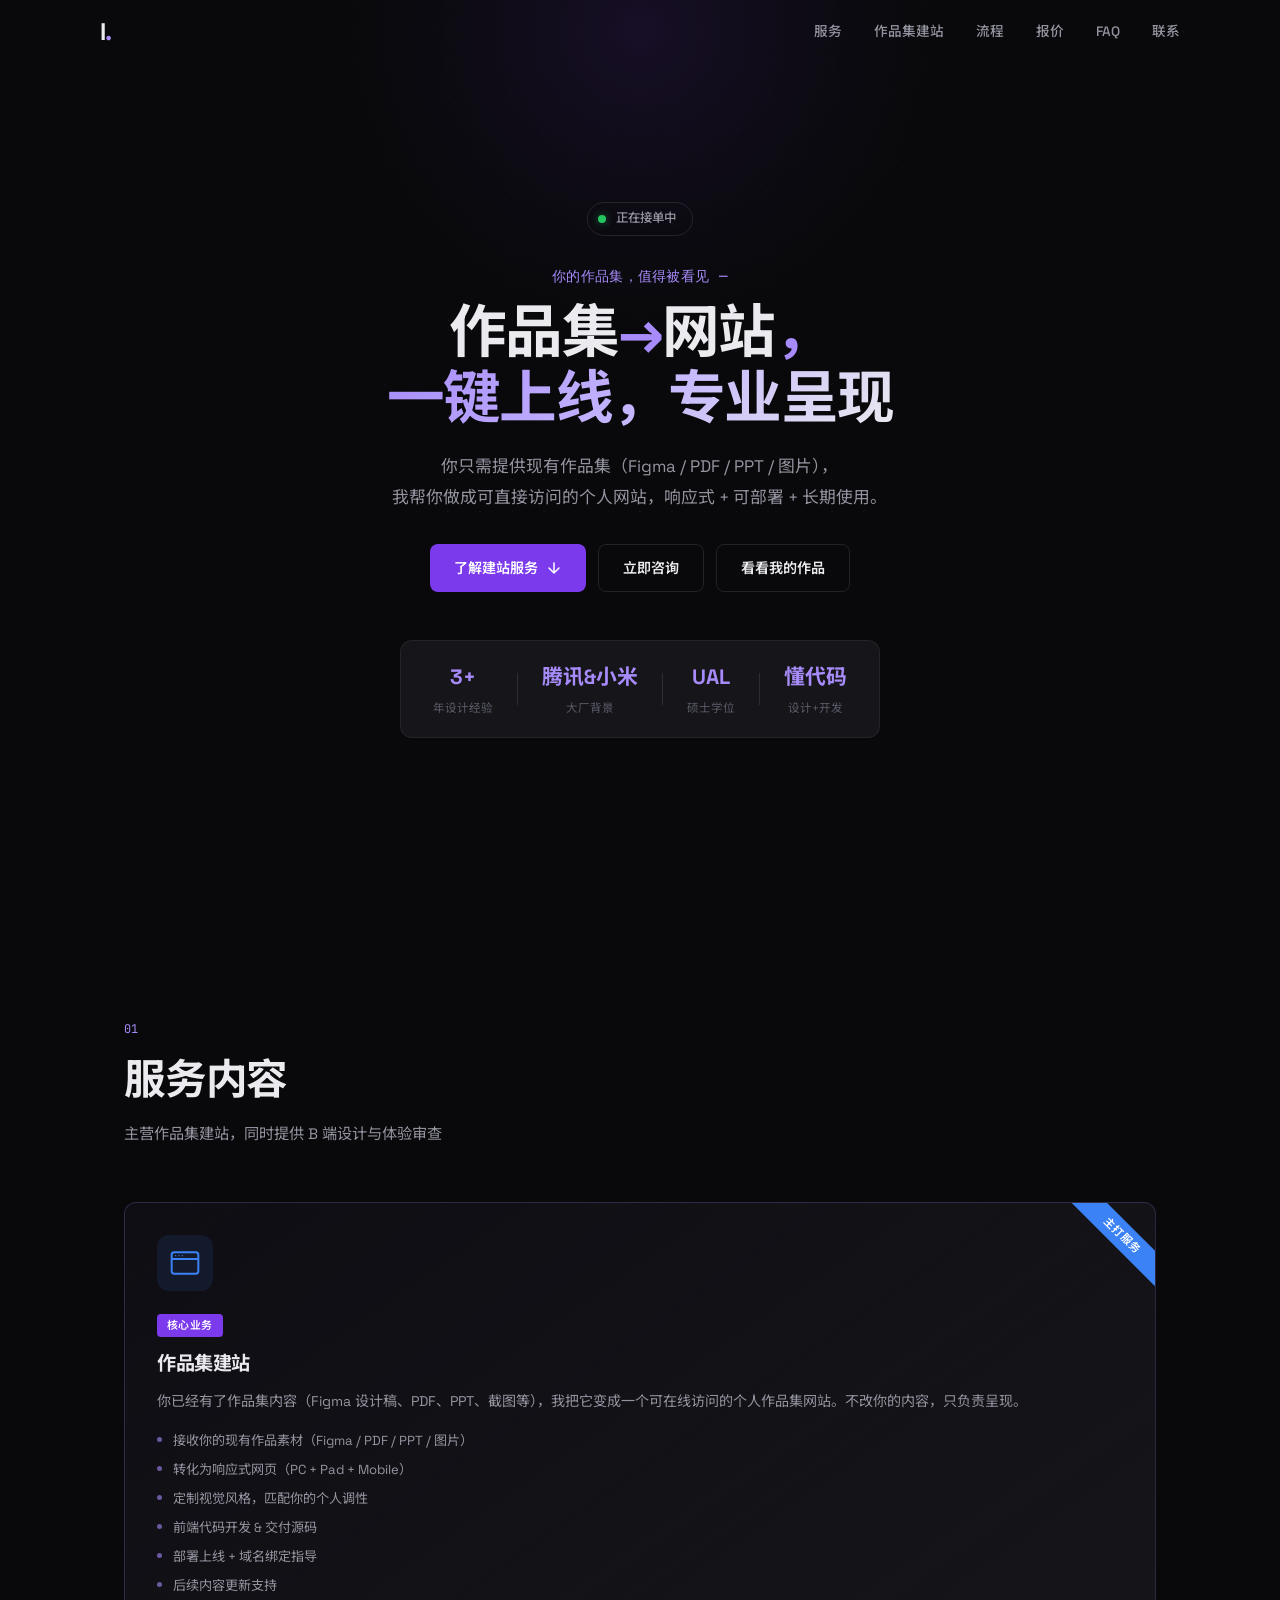
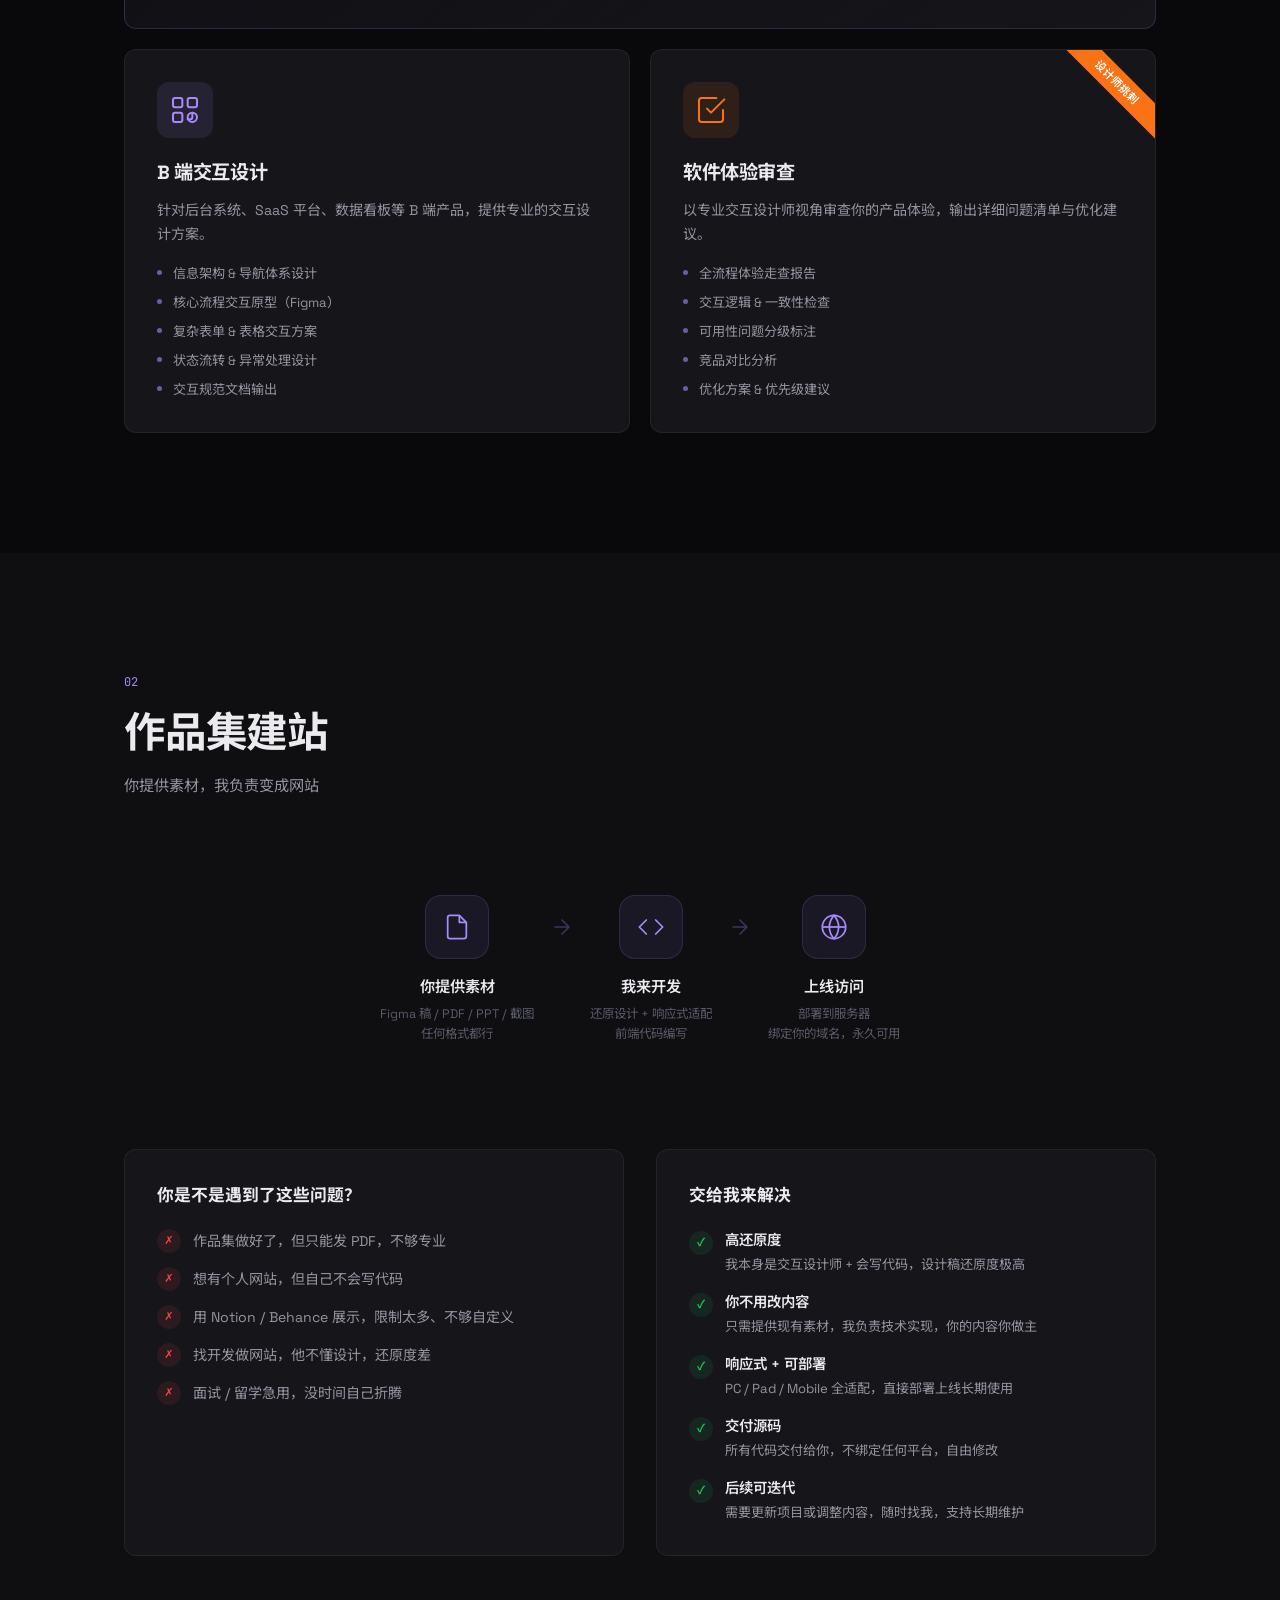
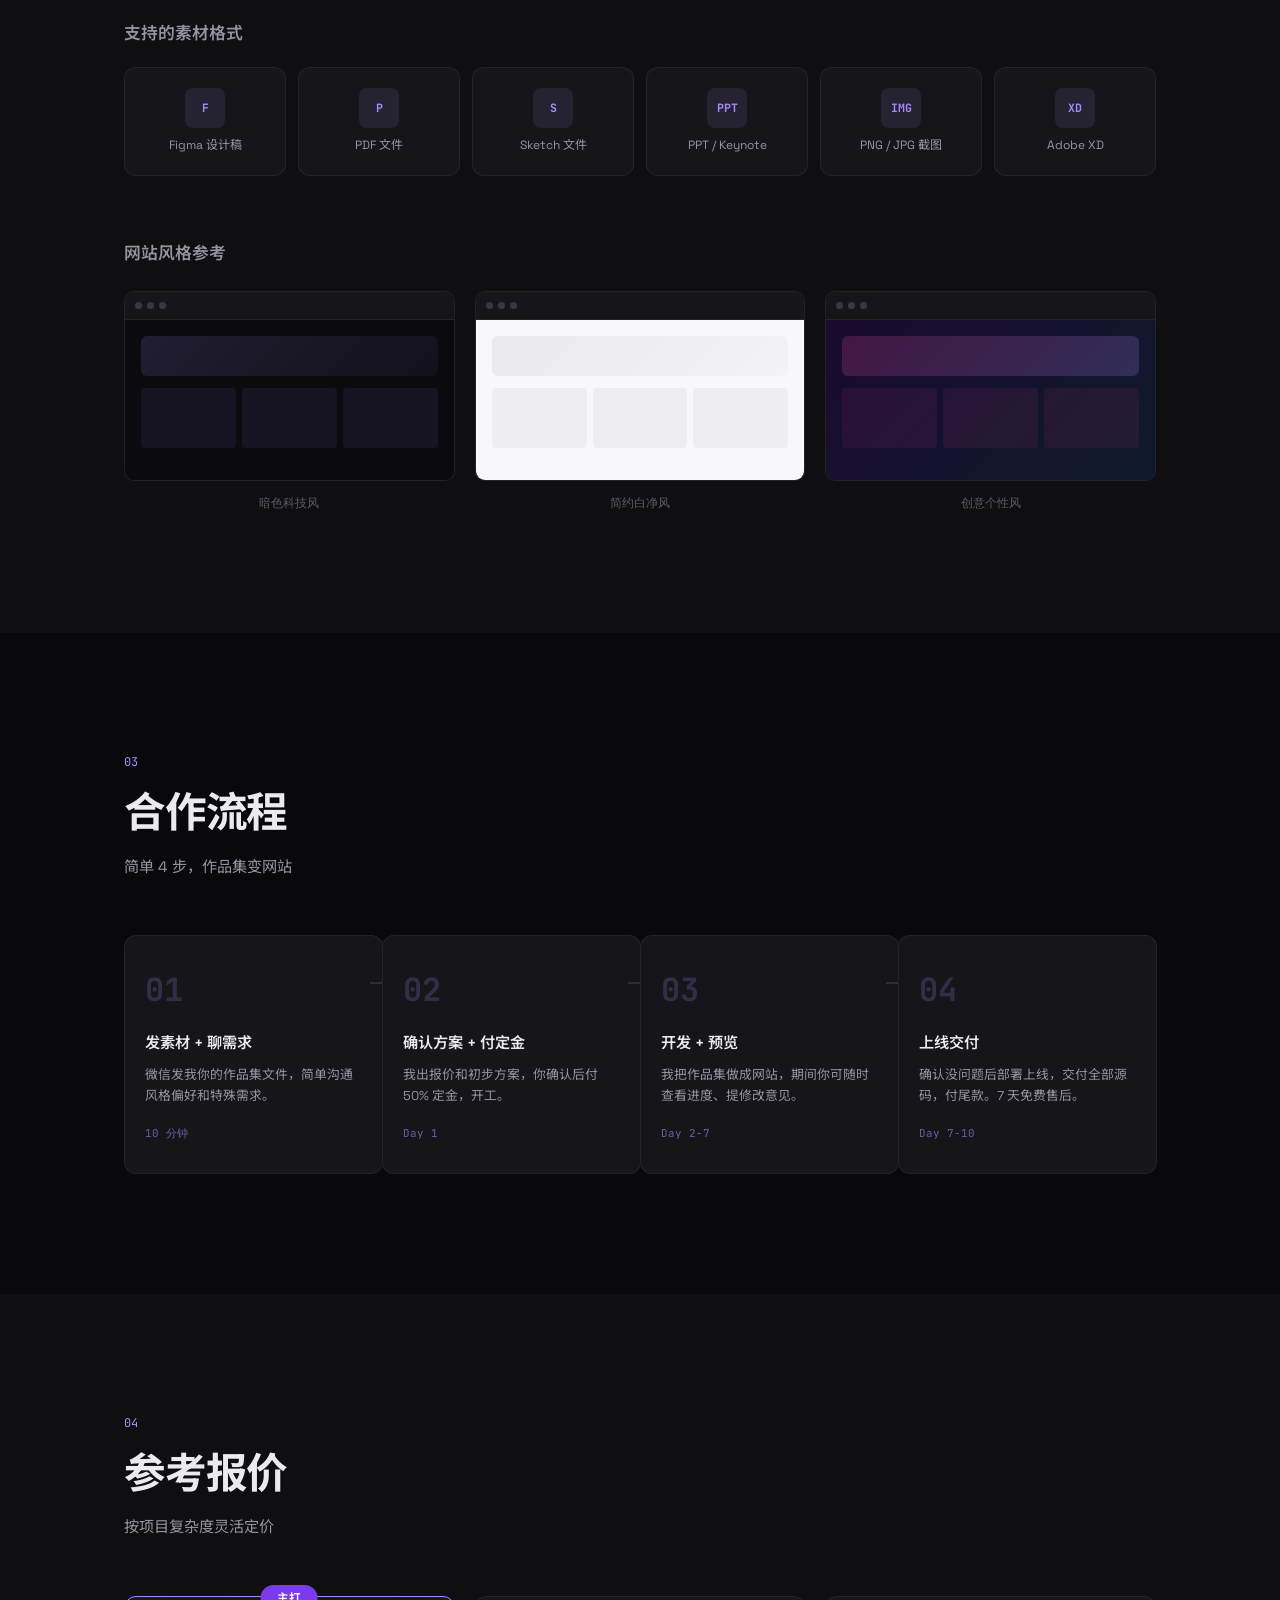
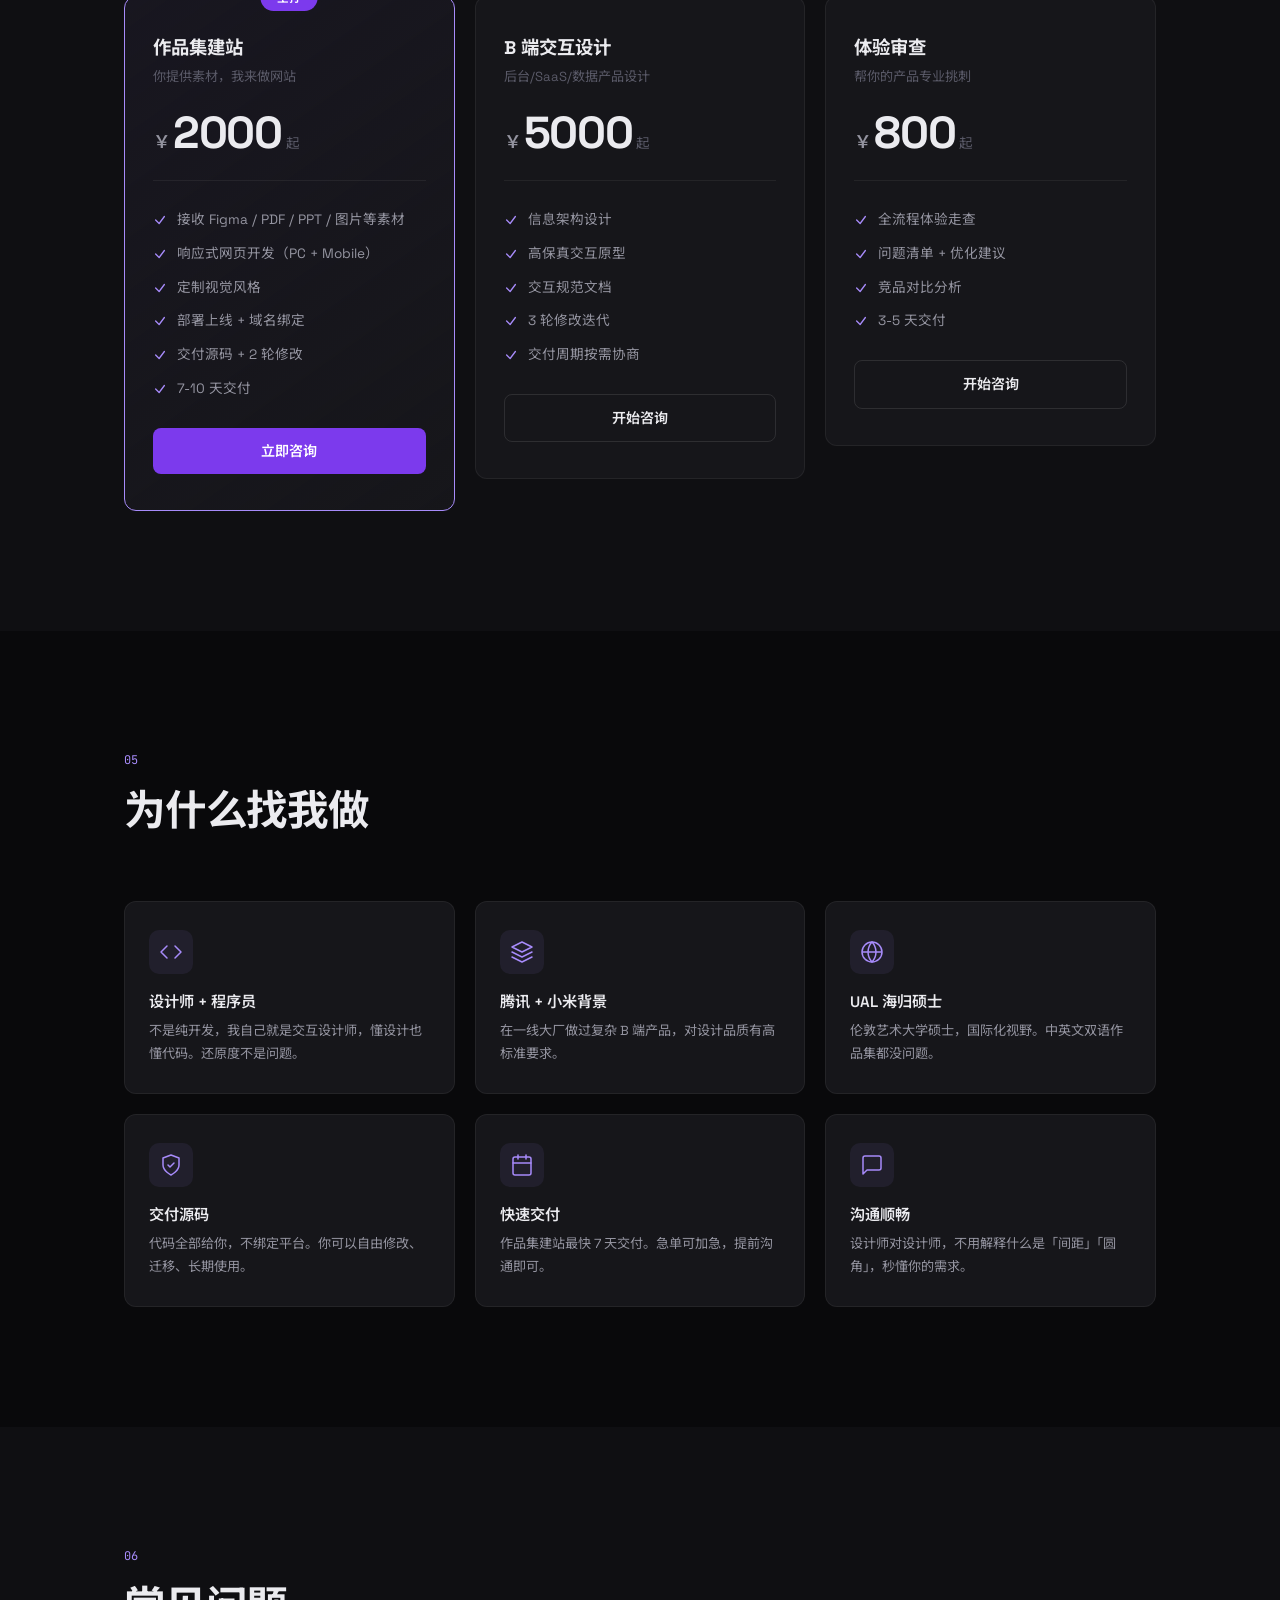
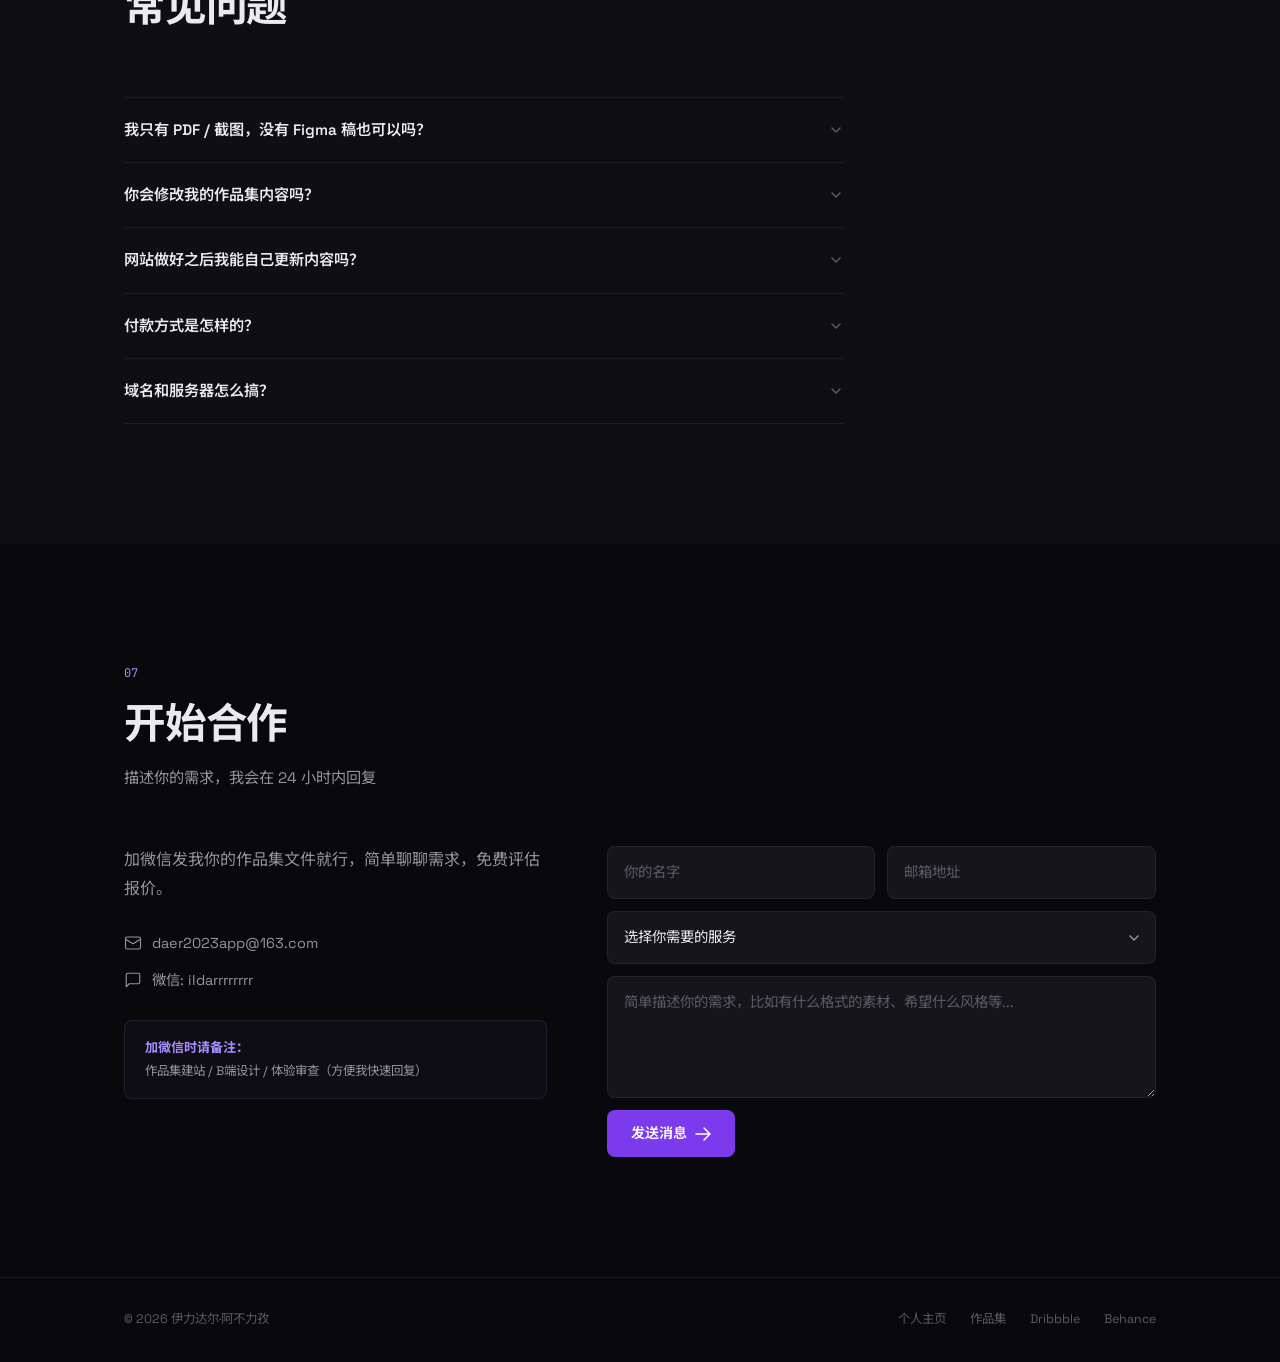
==== commit 446c1748: "屏蔽接单页到作品集首页的链接" ====
--- a/freelance.html
+++ b/freelance.html
@@ -14,9 +14,9 @@
   <!-- 导航 -->
   <header class="header" id="header">
     <div class="header__inner">
-      <a href="index.html" class="logo">I<span class="logo__dot">.</span></a>
+      <span class="logo">I<span class="logo__dot">.</span></span>
       <nav class="nav" id="nav">
-        <a href="index.html" class="nav__link" data-index="00">首页</a>
+        <!-- <a href="index.html" class="nav__link" data-index="00">首页</a> -->
         <a href="#services" class="nav__link" data-index="01">服务</a>
         <a href="#portfolio-service" class="nav__link" data-index="02">作品集建站</a>
         <a href="#process" class="nav__link" data-index="03">流程</a>
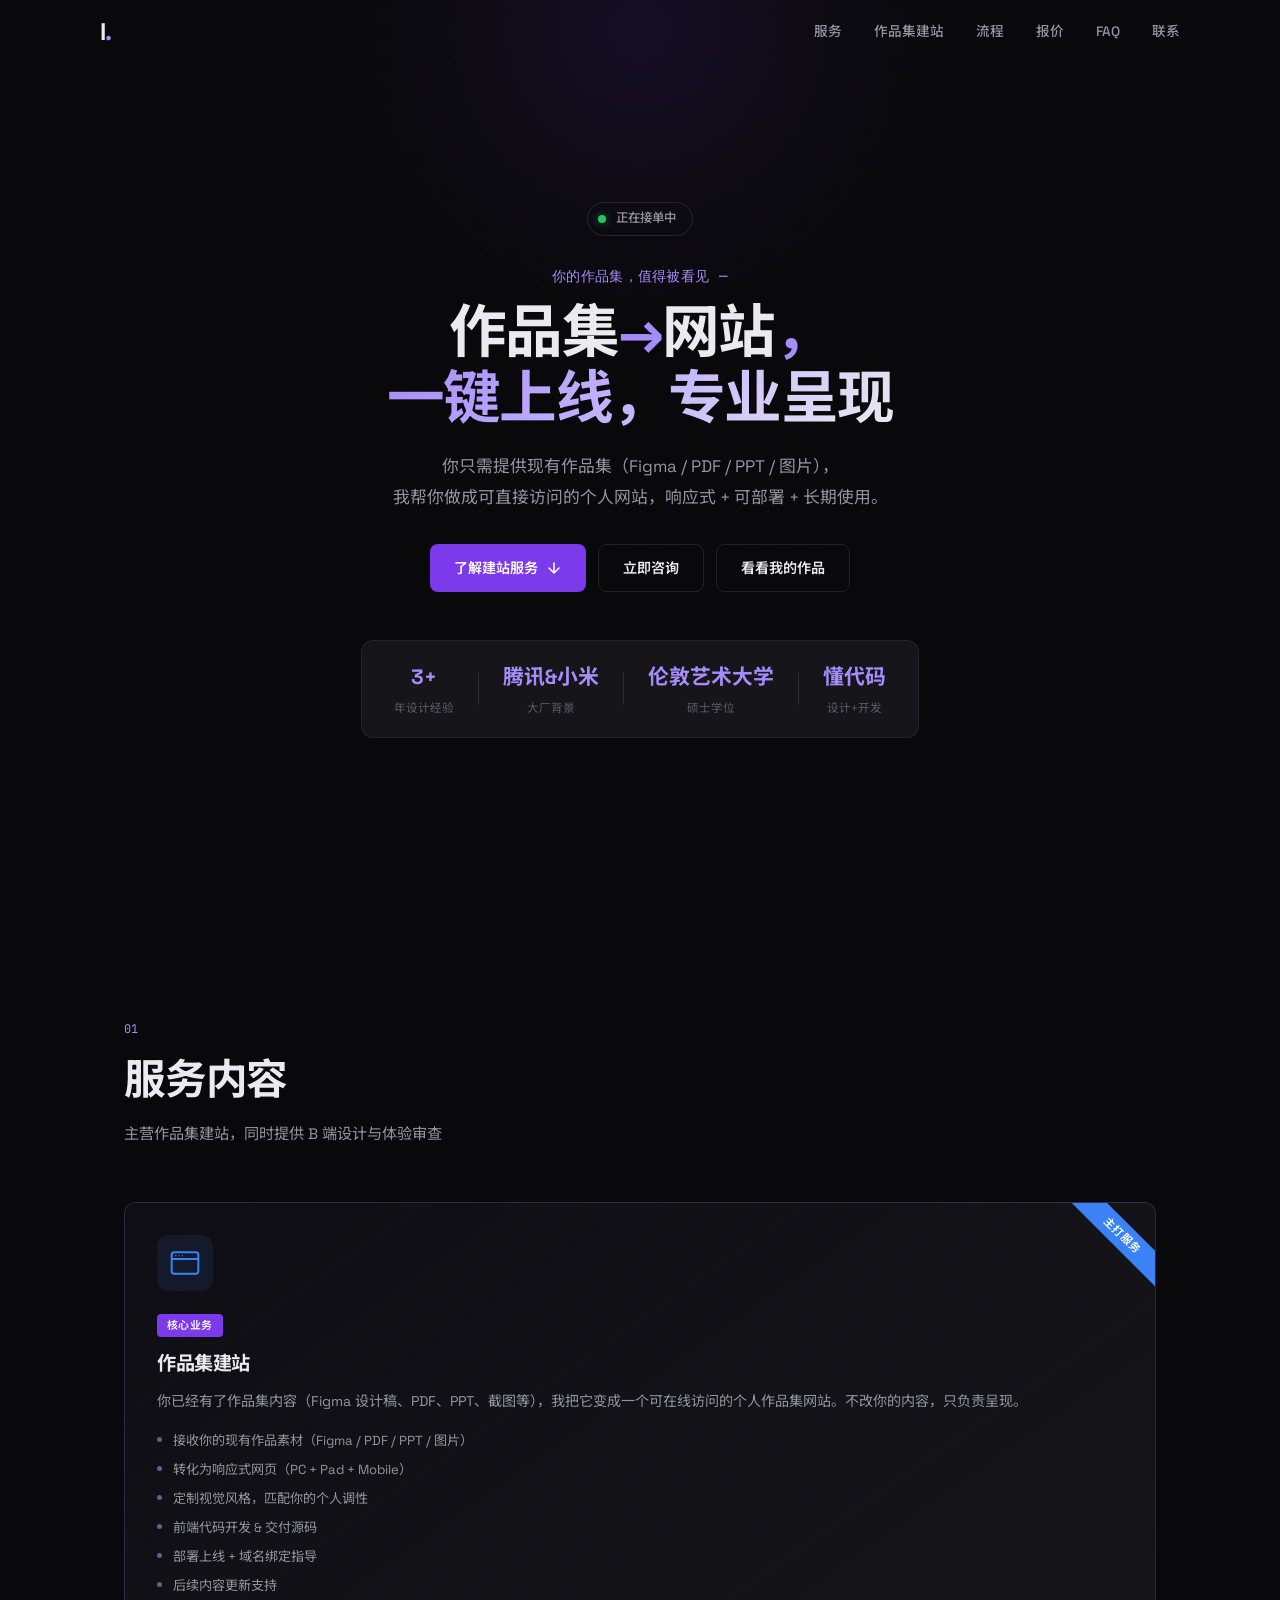
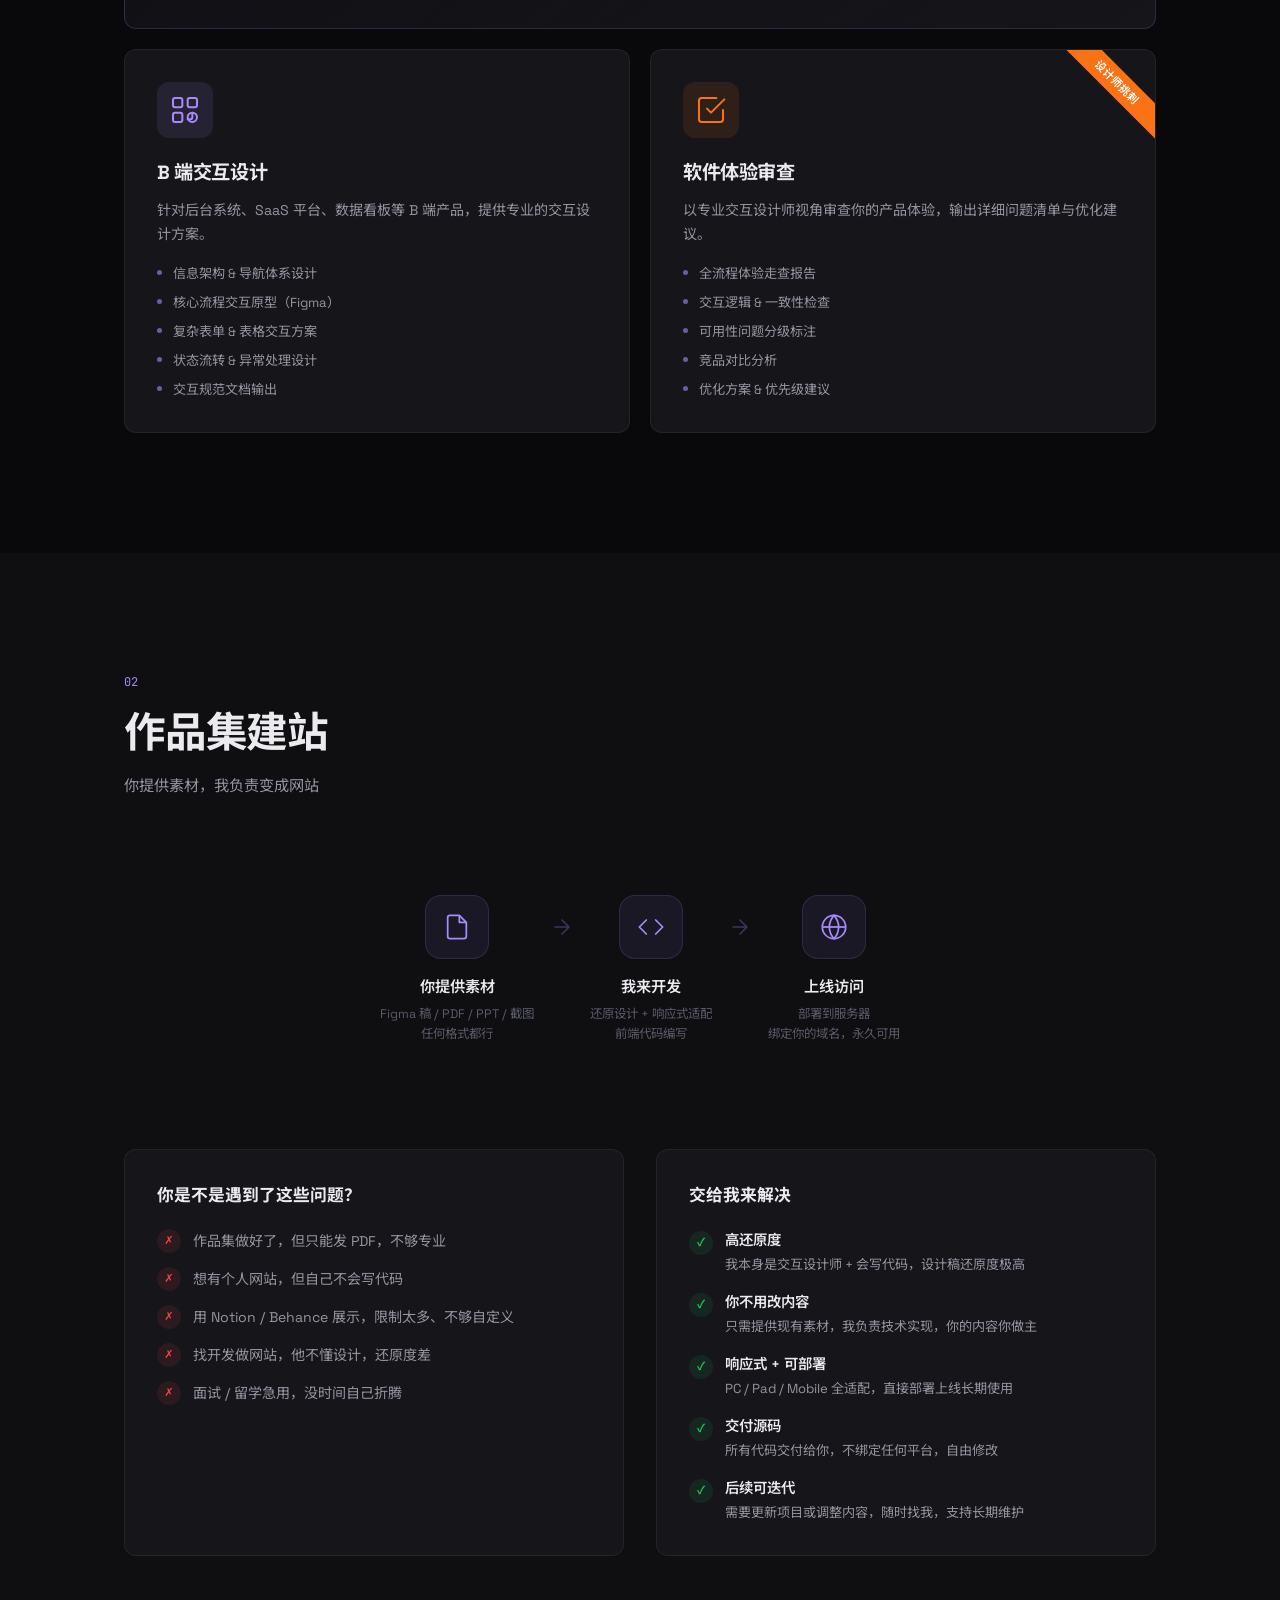
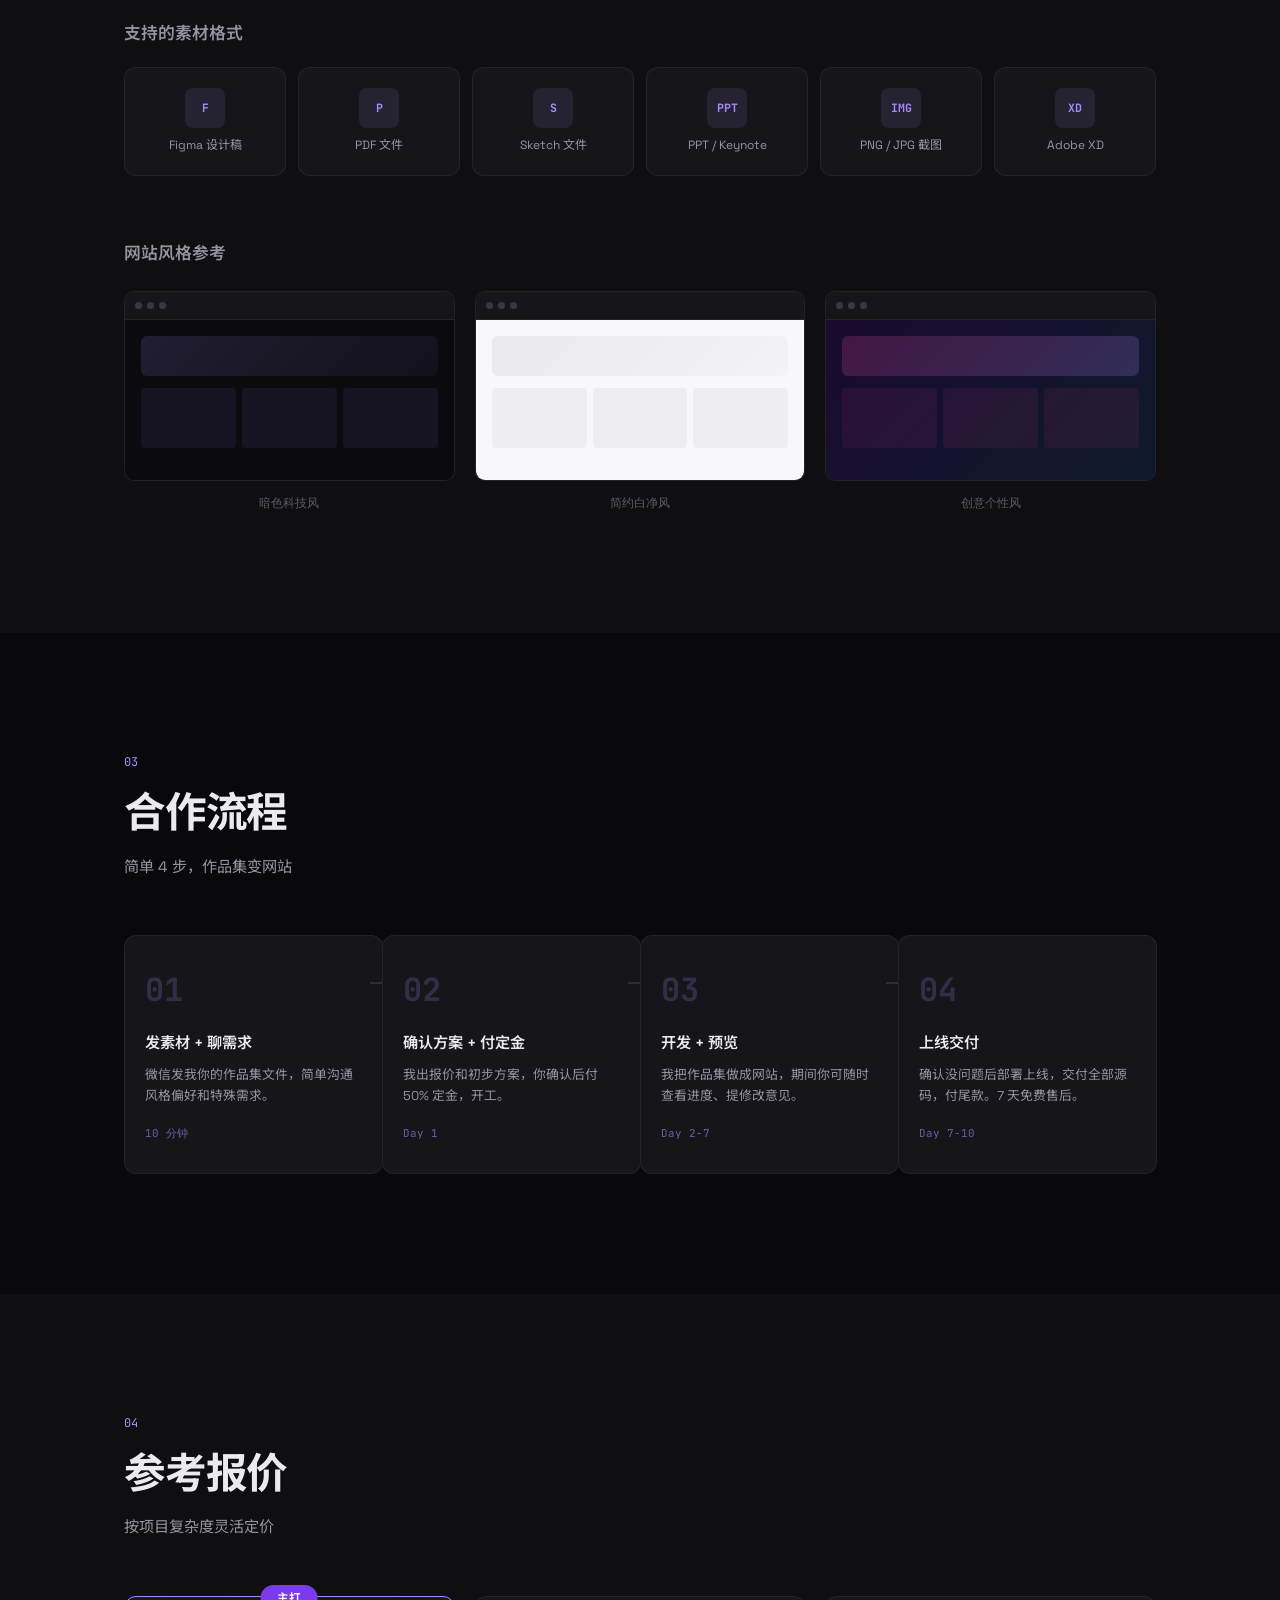
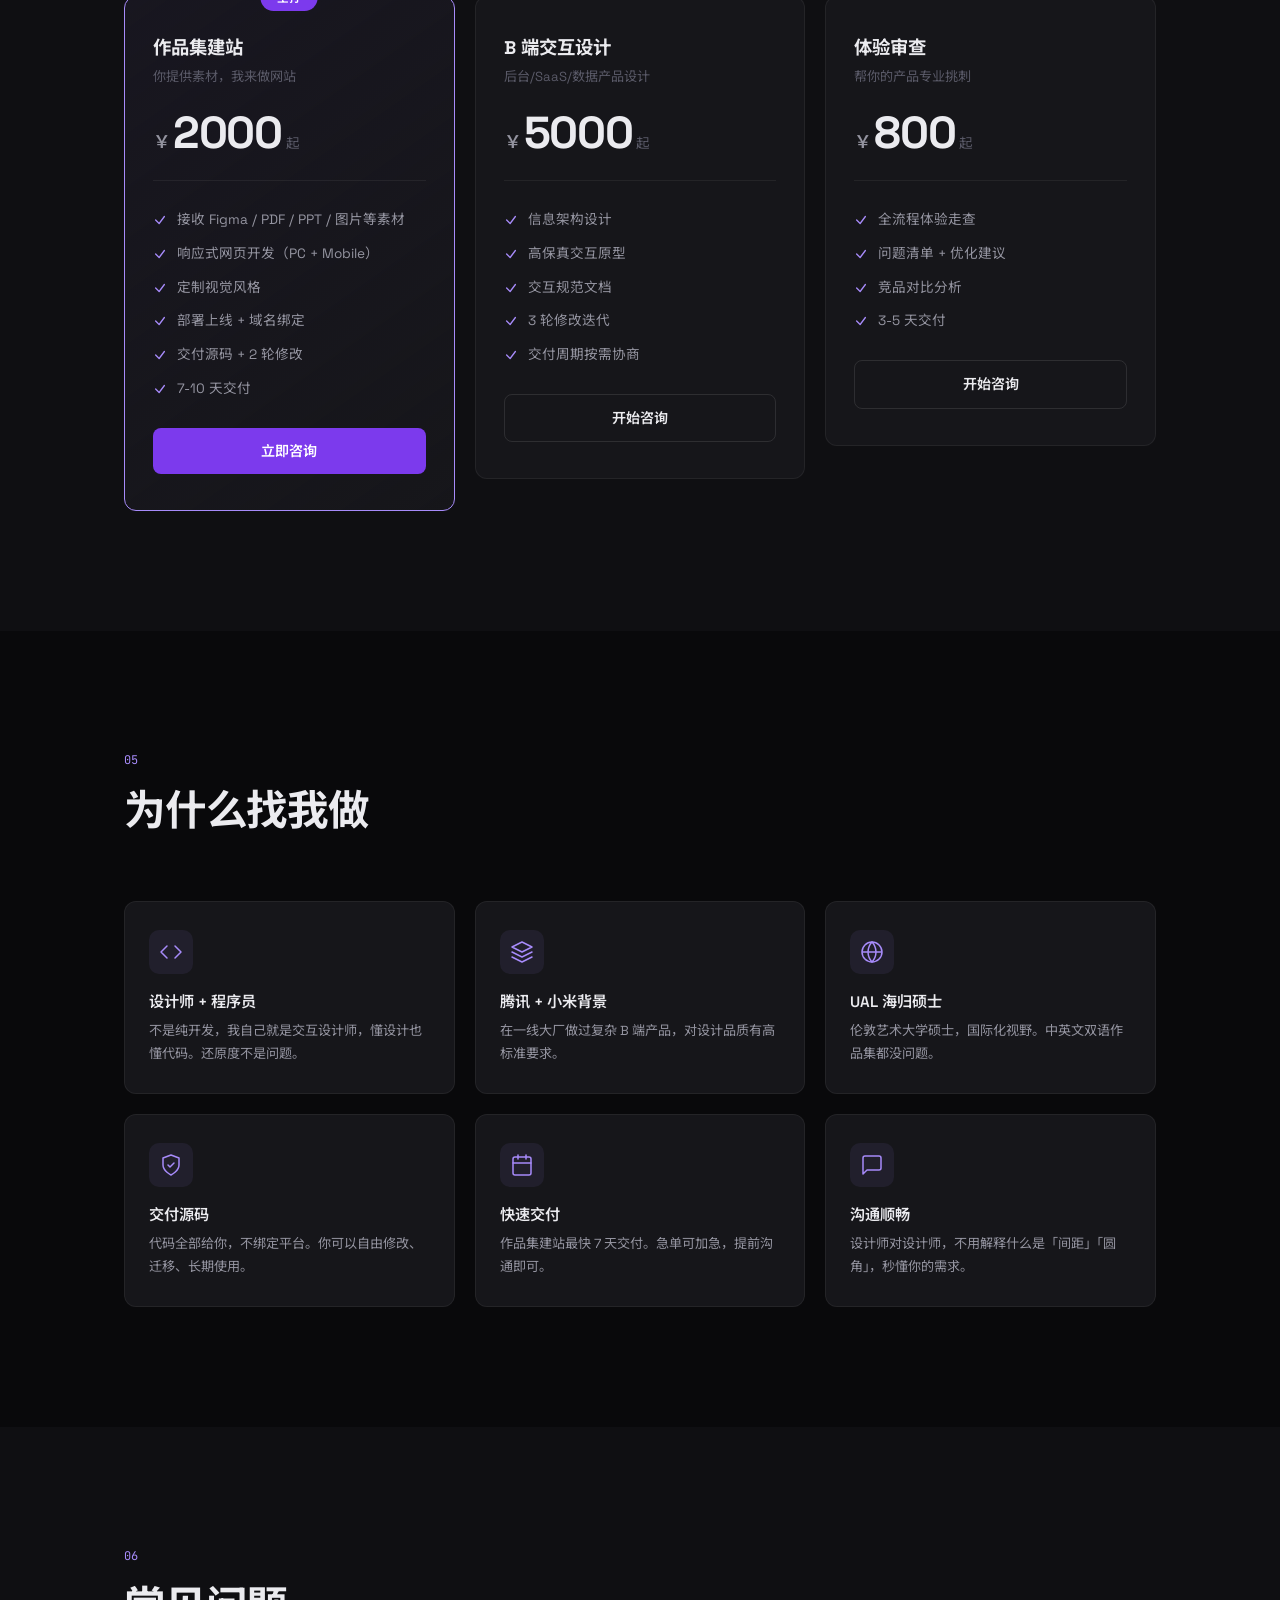
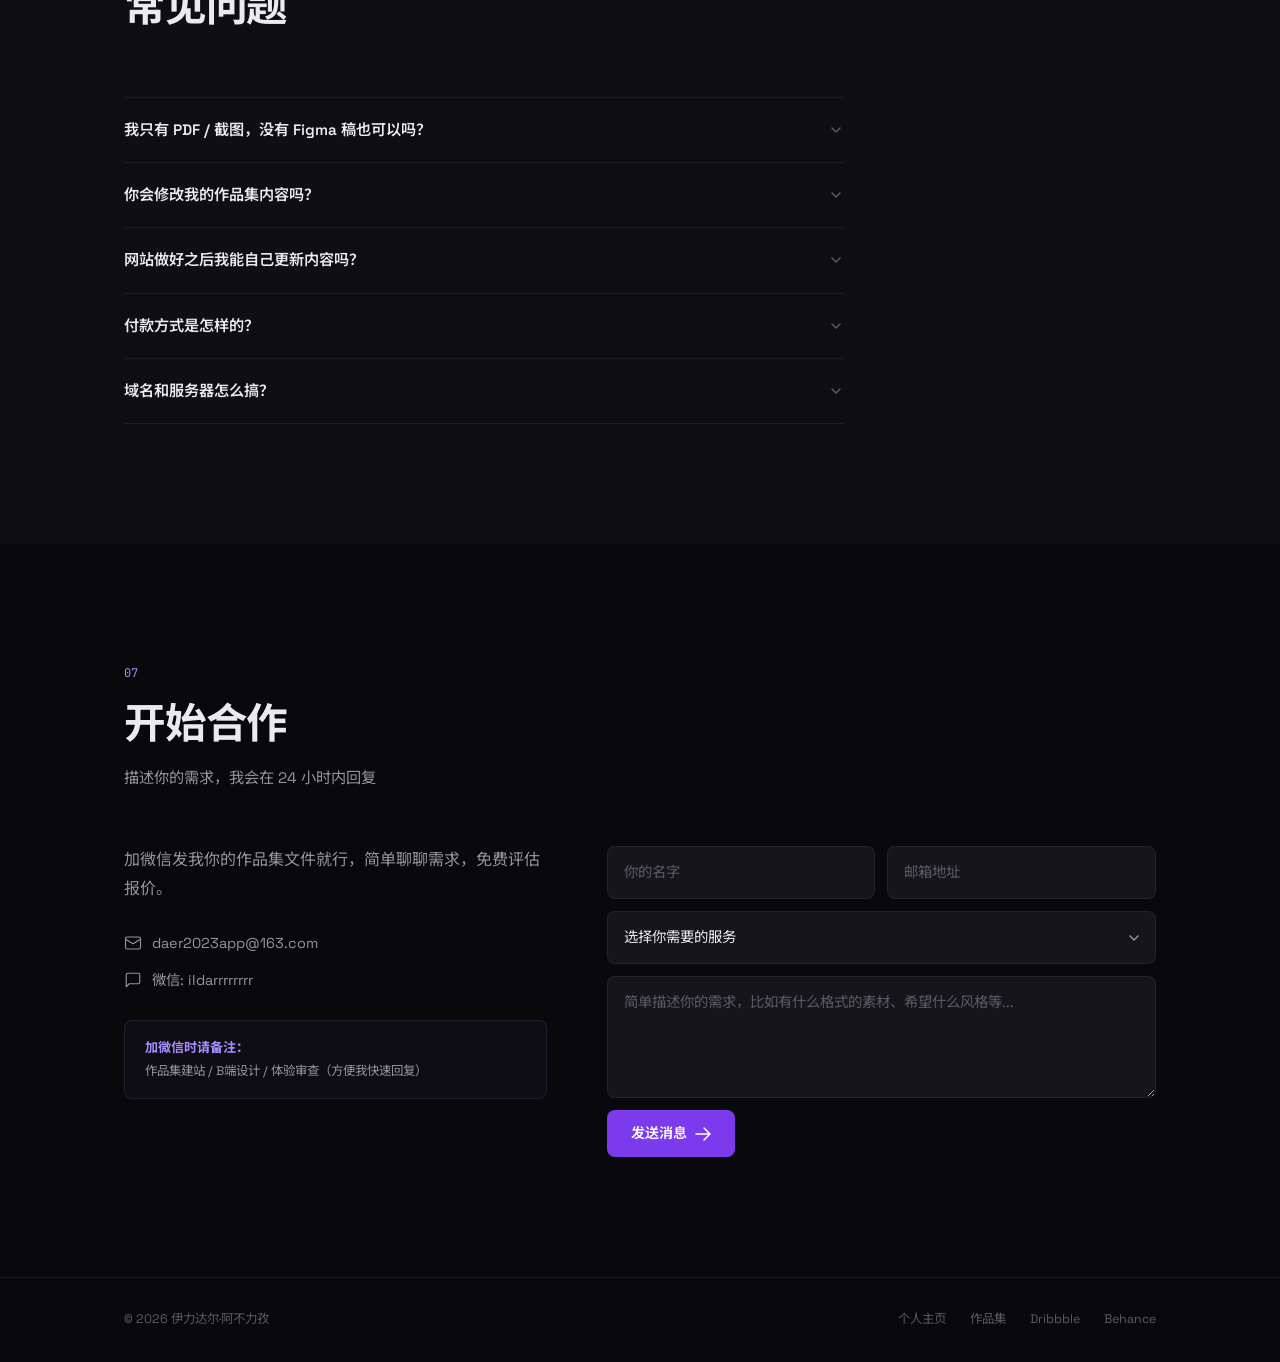
==== commit aad6b913: "UAL 改为伦敦艺术大学" ====
--- a/freelance.html
+++ b/freelance.html
@@ -83,7 +83,7 @@
         </div>
         <div class="fl-trust__divider"></div>
         <div class="fl-trust__item">
-          <span class="fl-trust__num">UAL</span>
+          <span class="fl-trust__num">伦敦艺术大学</span>
           <span class="fl-trust__label">硕士学位</span>
         </div>
         <div class="fl-trust__divider"></div>
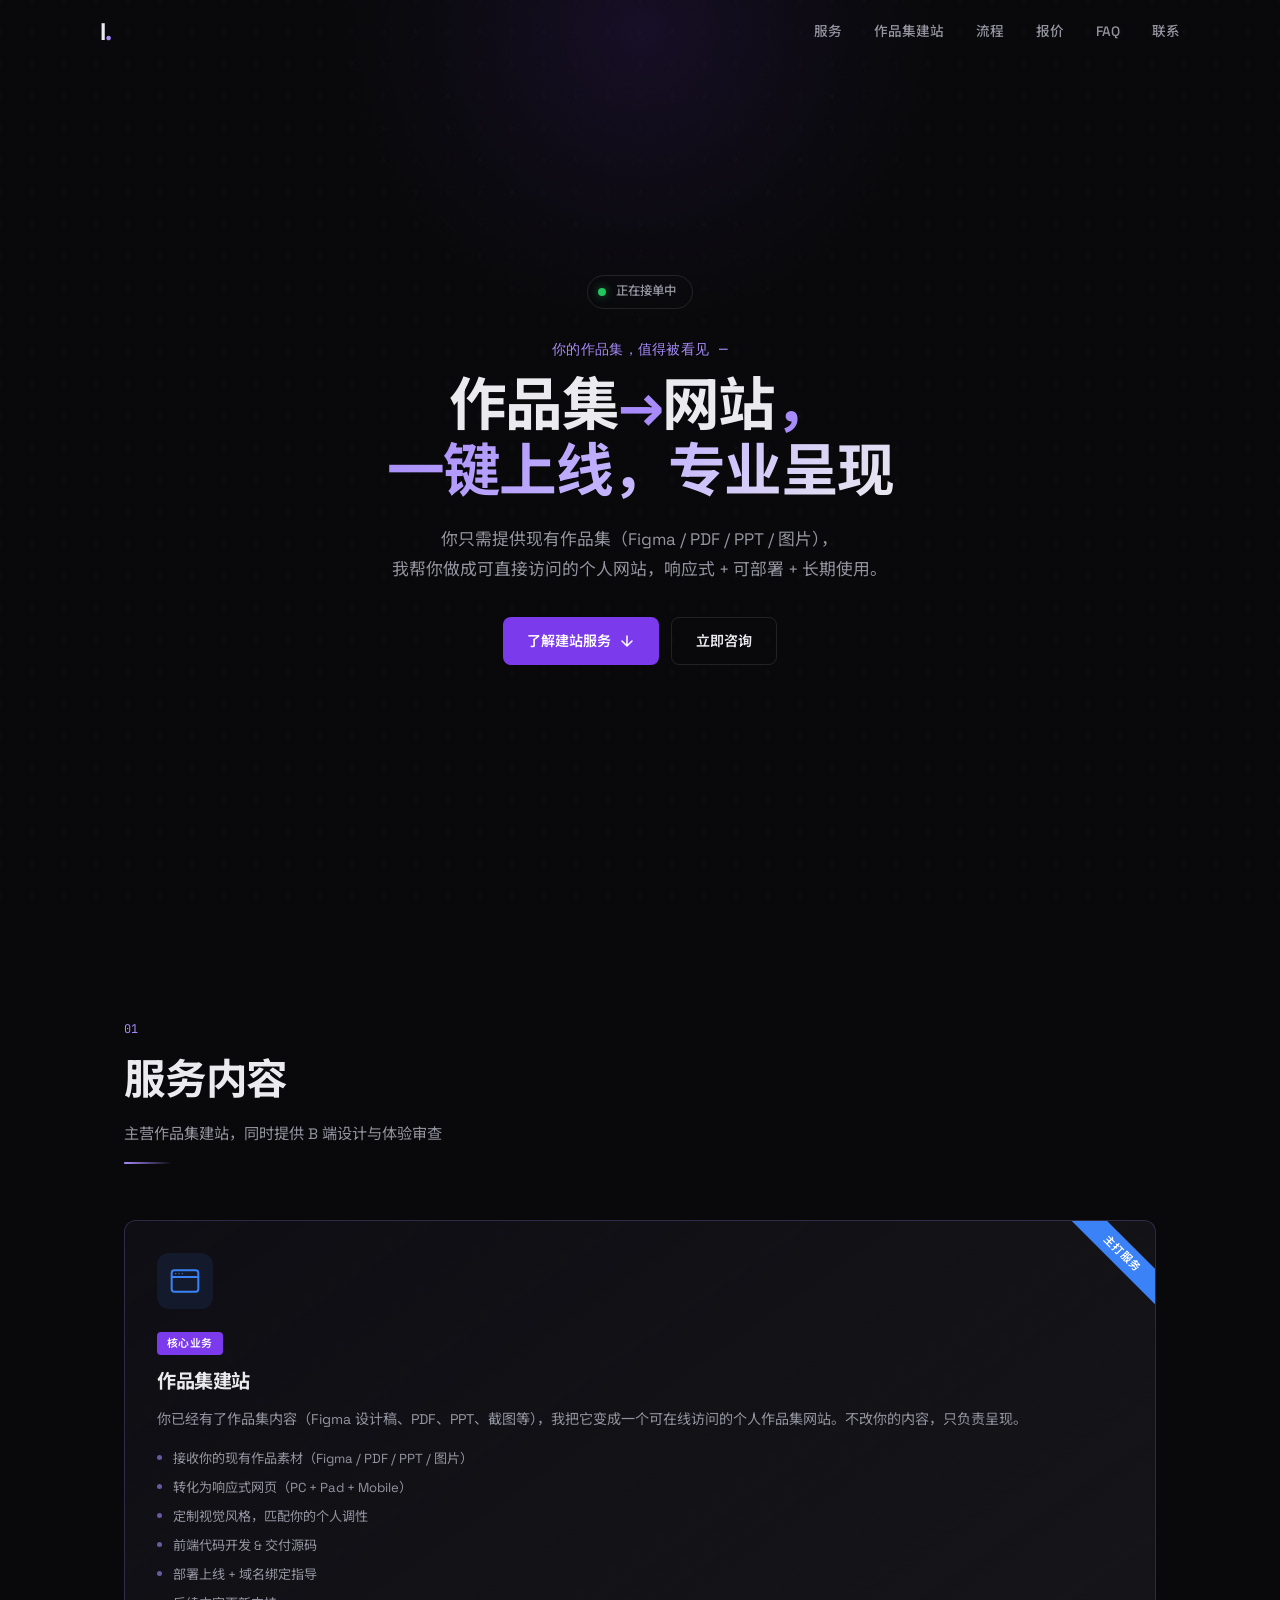
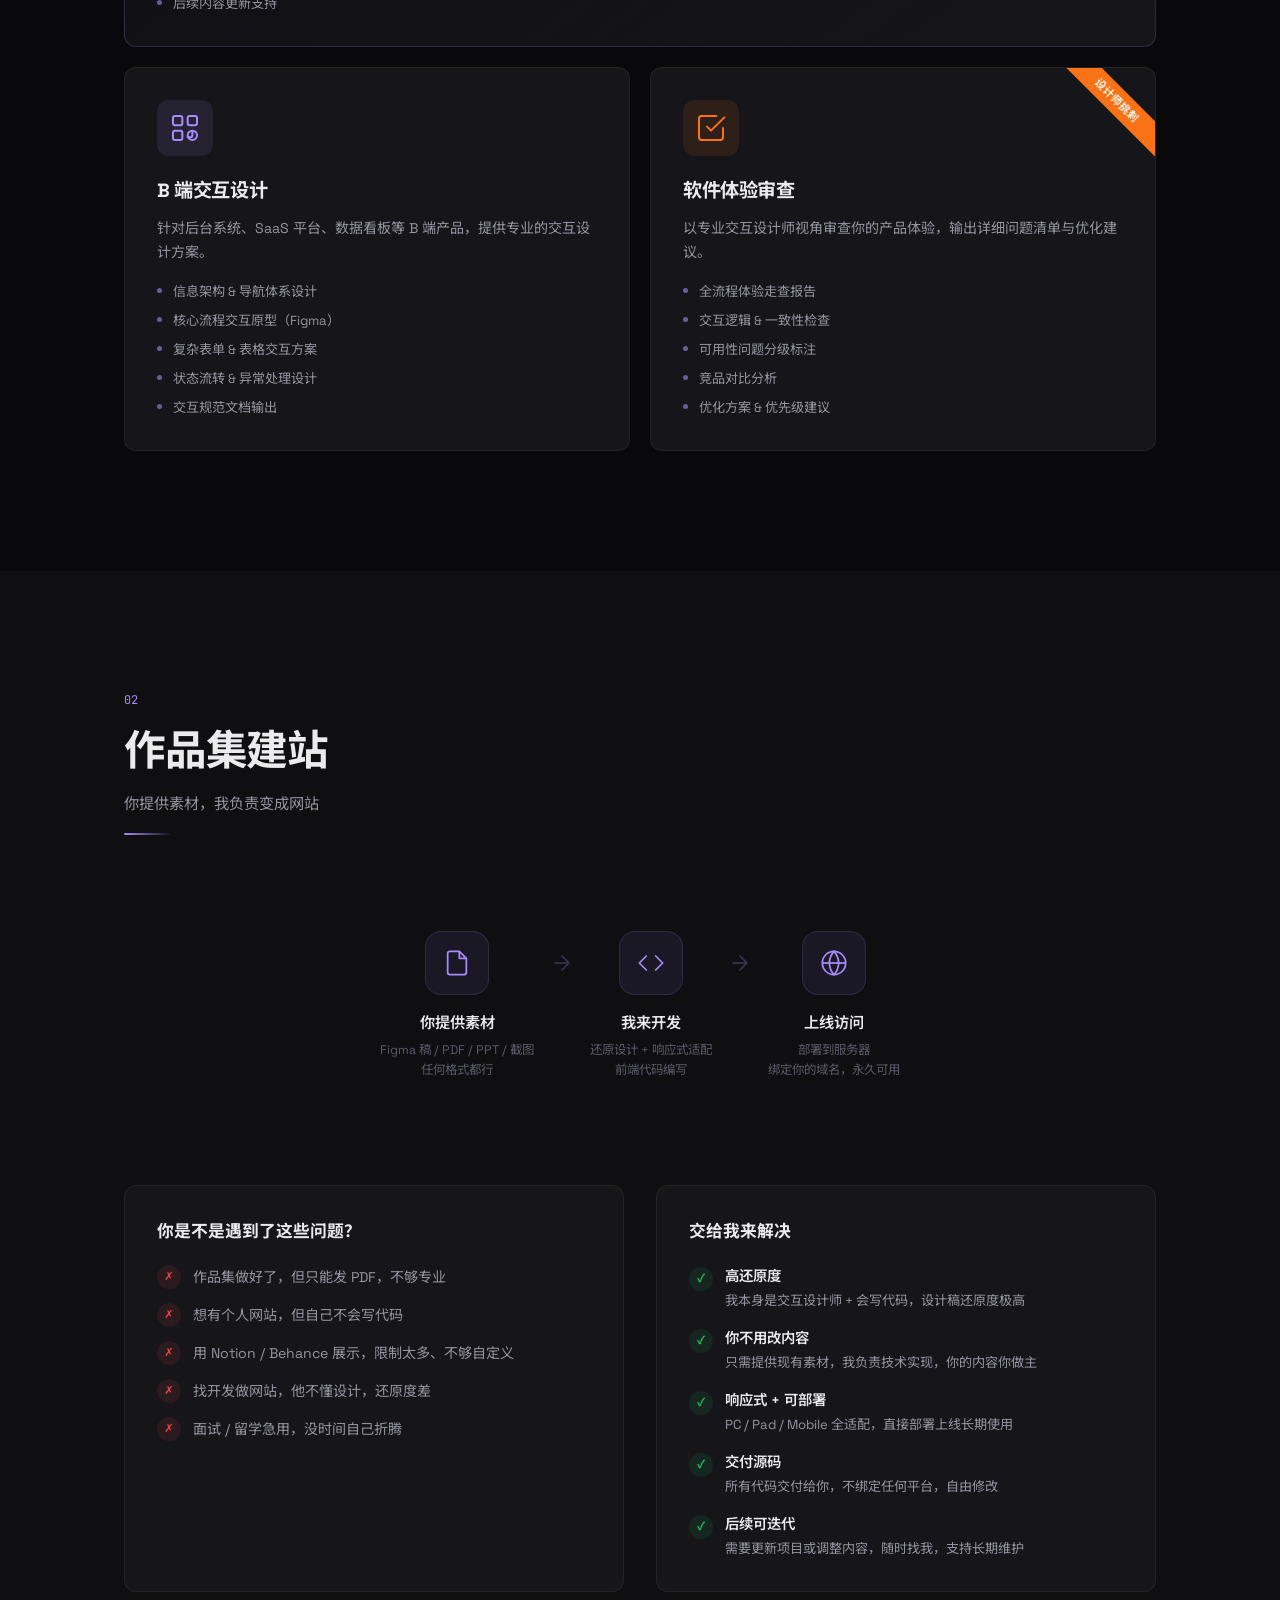
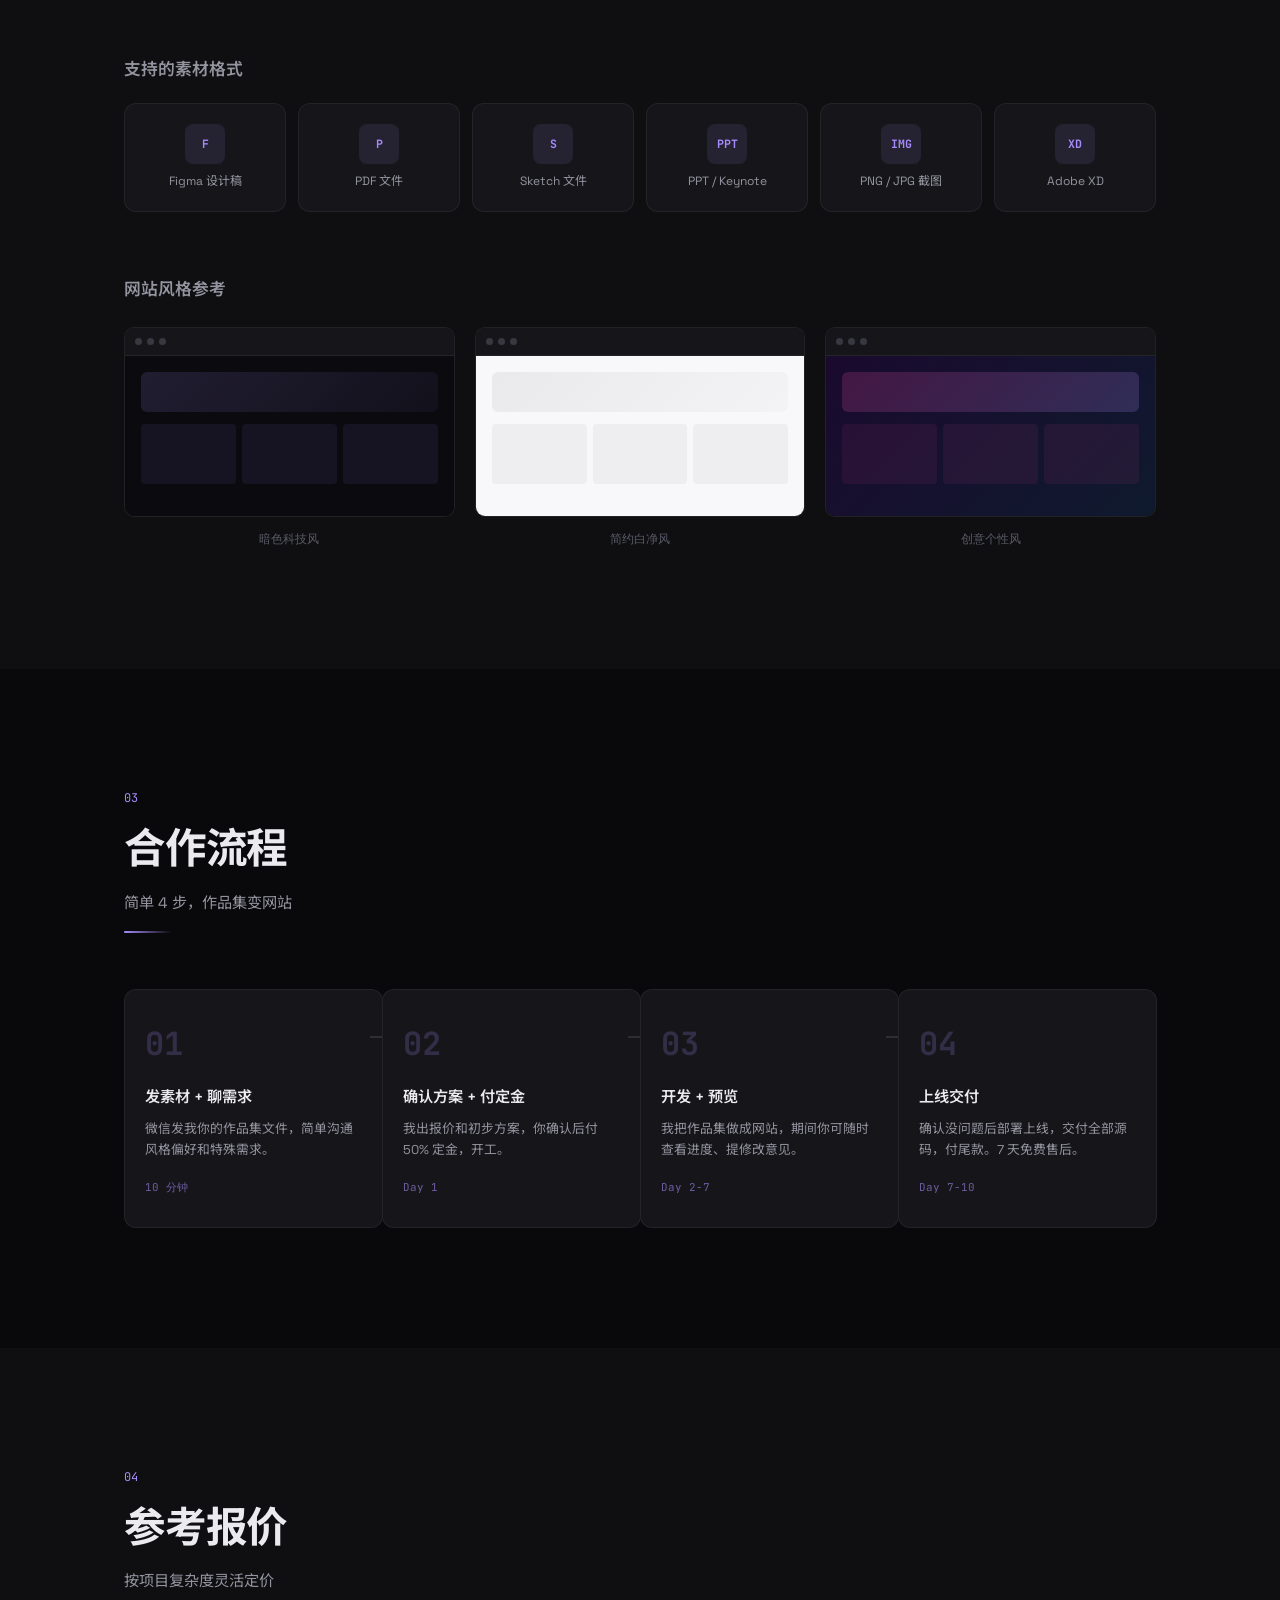
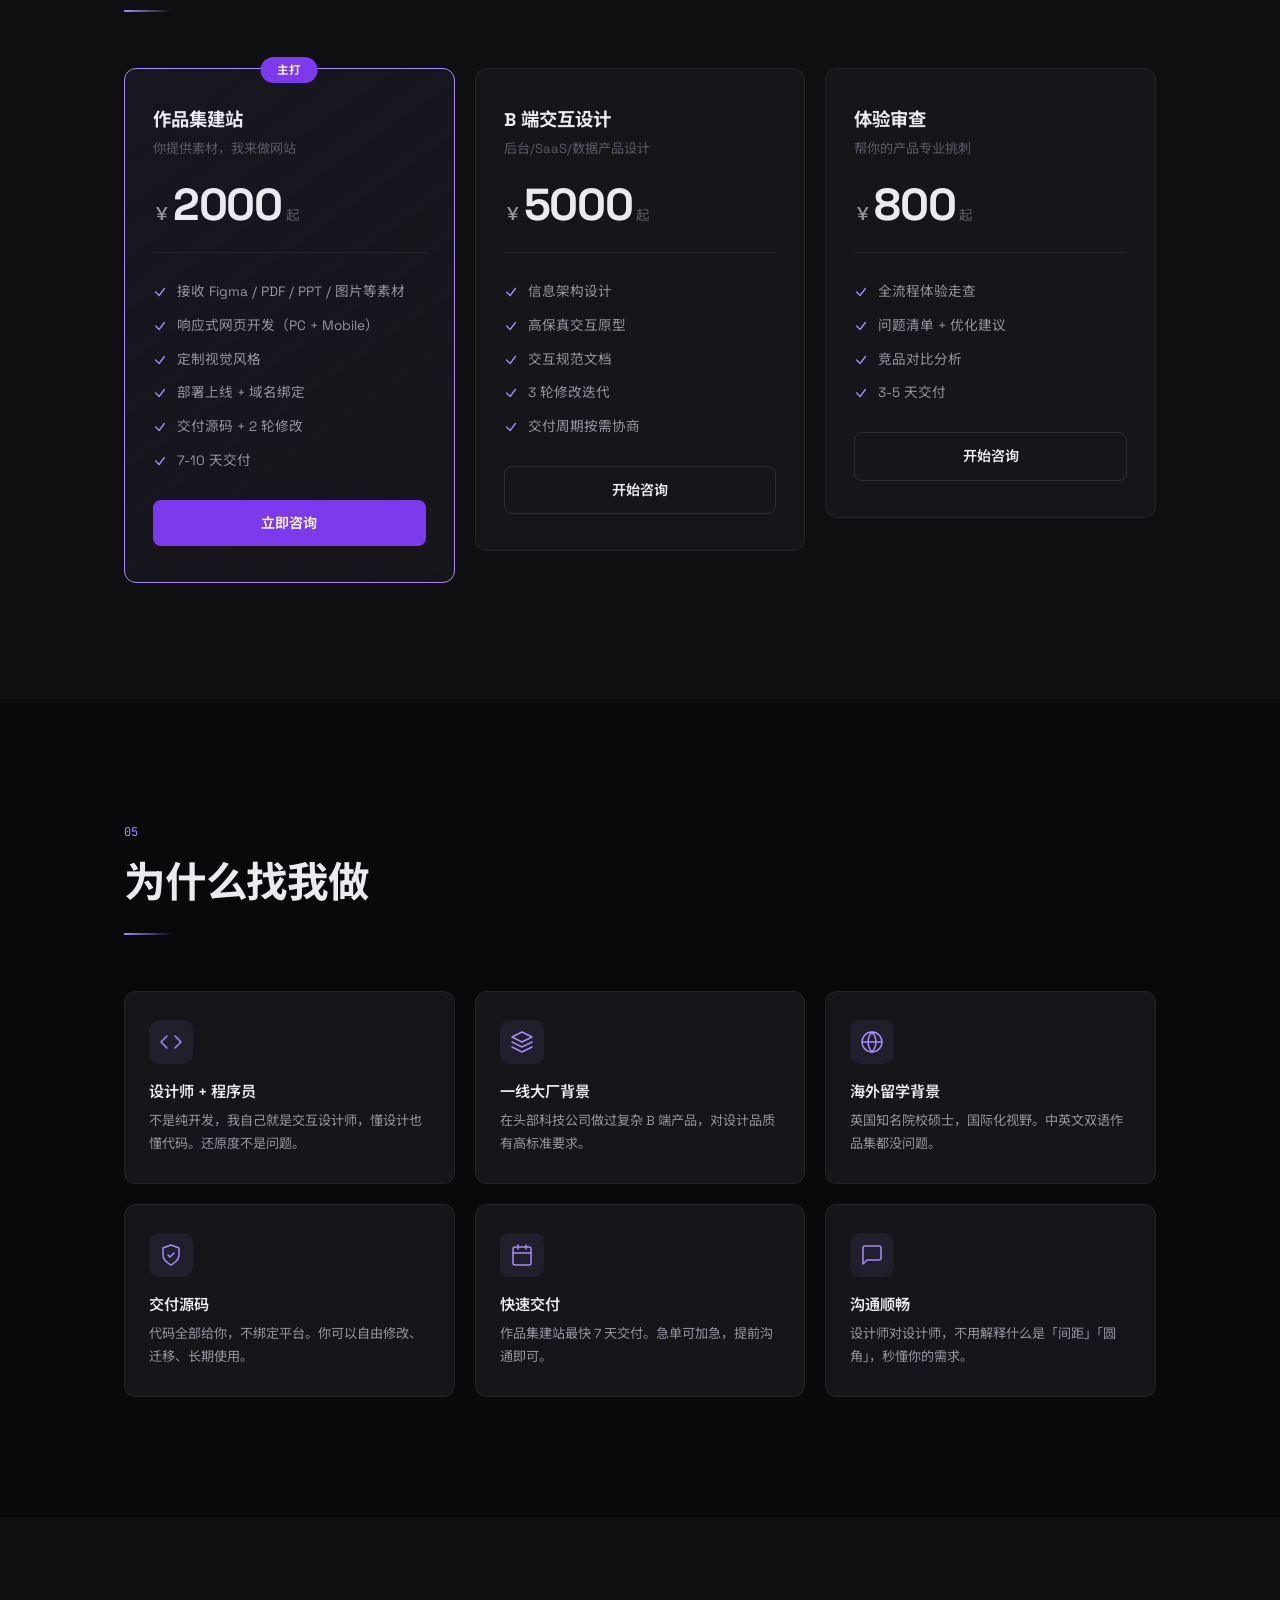
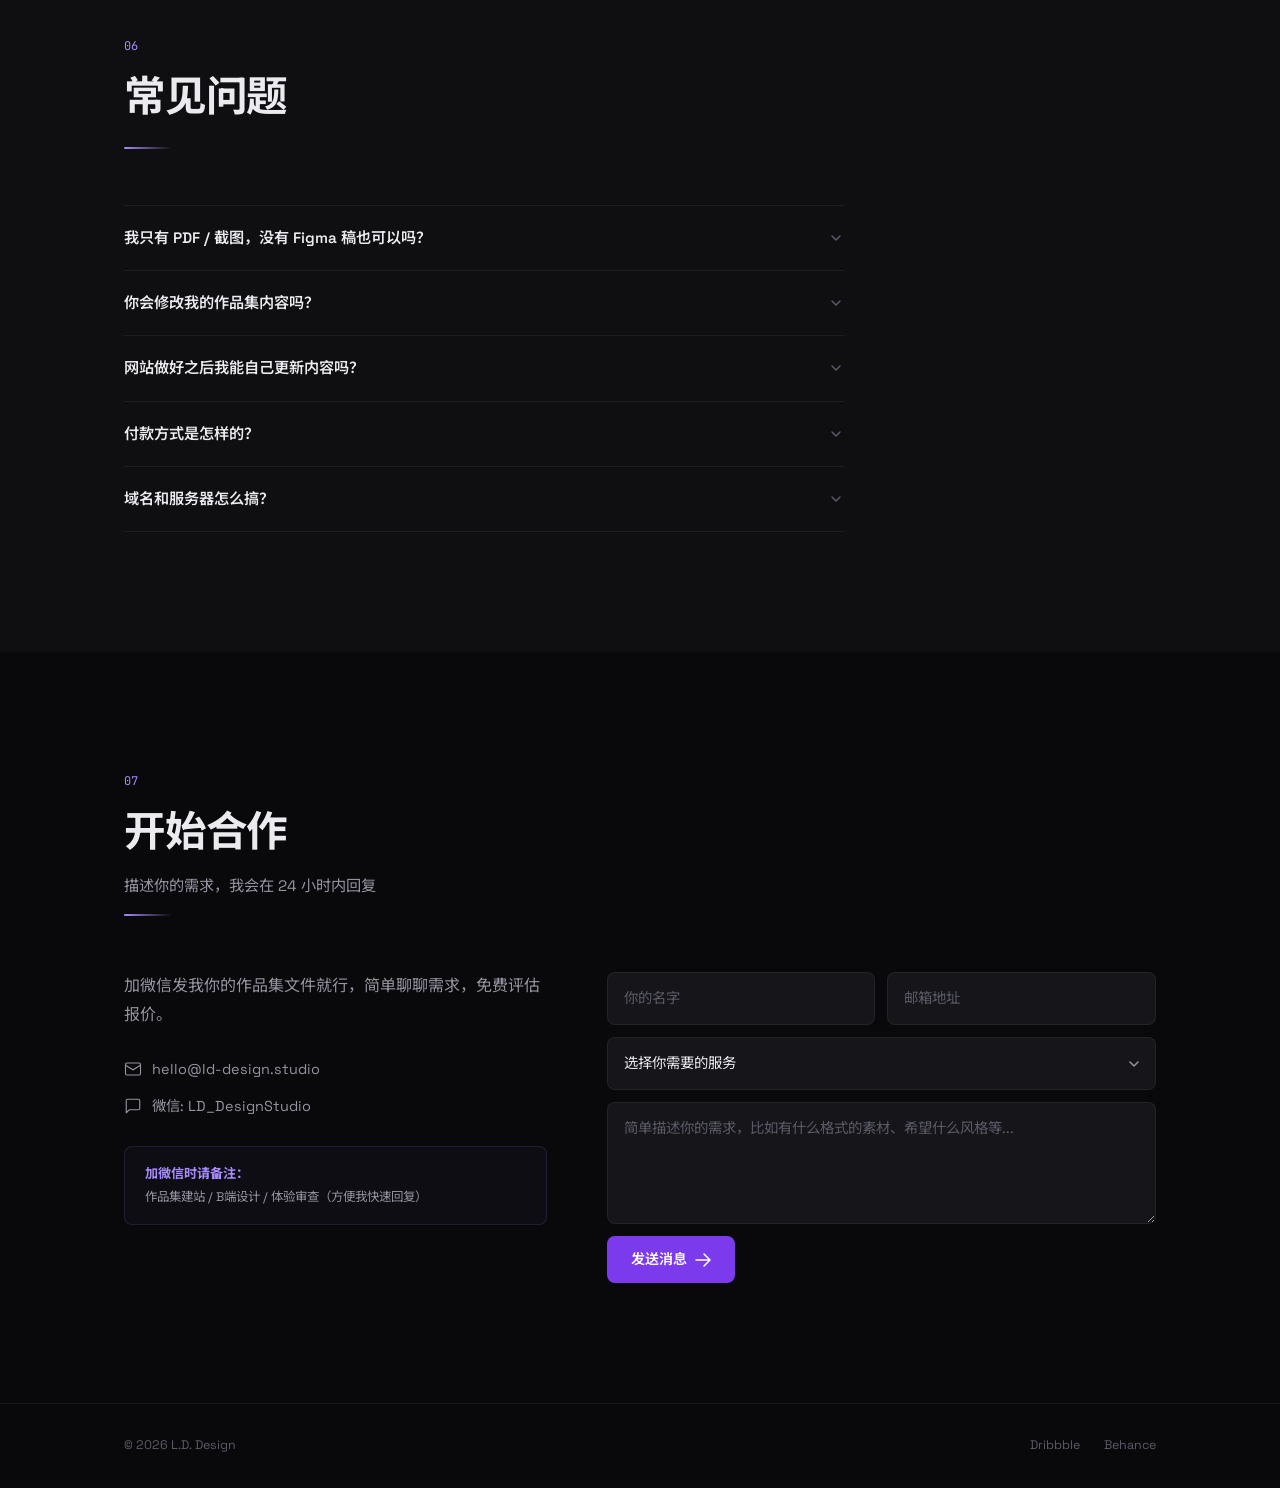
==== commit a7fc5b69: "全站脱敏：真名改为代号 L.D.，模糊公司名和学校名，替换联系方式" ====
--- a/freelance.html
+++ b/freelance.html
@@ -3,7 +3,7 @@
 <head>
   <meta charset="UTF-8">
   <meta name="viewport" content="width=device-width, initial-scale=1.0">
-  <title>设计接单 — 伊力达尔 · B端交互设计师</title>
+  <title>设计接单 — L.D. · B端交互设计师</title>
   <link rel="stylesheet" href="style.css">
   <link rel="stylesheet" href="freelance.css">
   <link rel="preconnect" href="https://fonts.googleapis.com">
@@ -33,8 +33,7 @@
   <!-- 移动端菜单 -->
   <div class="overlay" id="overlay">
     <nav class="overlay__nav">
-      <a href="index.html" class="overlay__link">首页</a>
-      <a href="#services" class="overlay__link">服务</a>
+        <a href="#services" class="overlay__link">服务</a>
       <a href="#portfolio-service" class="overlay__link">作品集建站</a>
       <a href="#process" class="overlay__link">流程</a>
       <a href="#pricing" class="overlay__link">报价</a>
@@ -67,30 +66,6 @@
           <svg width="16" height="16" viewBox="0 0 16 16" fill="none"><path d="M8 3v10M3 8l5 5 5-5" stroke="currentColor" stroke-width="1.5" stroke-linecap="round" stroke-linejoin="round"/></svg>
         </a>
         <a href="#contact-fl" class="btn btn--ghost">立即咨询</a>
-        <a href="index.html#work" class="btn btn--ghost">看看我的作品</a>
-      </div>
-
-      <!-- 信任指标 -->
-      <div class="fl-trust anim-fade" data-delay="500">
-        <div class="fl-trust__item">
-          <span class="fl-trust__num">3+</span>
-          <span class="fl-trust__label">年设计经验</span>
-        </div>
-        <div class="fl-trust__divider"></div>
-        <div class="fl-trust__item">
-          <span class="fl-trust__num">腾讯&小米</span>
-          <span class="fl-trust__label">大厂背景</span>
-        </div>
-        <div class="fl-trust__divider"></div>
-        <div class="fl-trust__item">
-          <span class="fl-trust__num">伦敦艺术大学</span>
-          <span class="fl-trust__label">硕士学位</span>
-        </div>
-        <div class="fl-trust__divider"></div>
-        <div class="fl-trust__item">
-          <span class="fl-trust__num">懂代码</span>
-          <span class="fl-trust__label">设计+开发</span>
-        </div>
       </div>
     </div>
   </section>
@@ -524,15 +499,15 @@
           <div class="fl-why__icon">
             <svg width="24" height="24" viewBox="0 0 24 24" fill="none"><path d="M12 2L2 7l10 5 10-5-10-5z" stroke="currentColor" stroke-width="1.5" stroke-linejoin="round"/><path d="M2 17l10 5 10-5" stroke="currentColor" stroke-width="1.5" stroke-linecap="round" stroke-linejoin="round"/><path d="M2 12l10 5 10-5" stroke="currentColor" stroke-width="1.5" stroke-linecap="round" stroke-linejoin="round"/></svg>
           </div>
-          <h4>腾讯 + 小米背景</h4>
-          <p>在一线大厂做过复杂 B 端产品，对设计品质有高标准要求。</p>
+          <h4>一线大厂背景</h4>
+          <p>在头部科技公司做过复杂 B 端产品，对设计品质有高标准要求。</p>
         </div>
         <div class="fl-why__item">
           <div class="fl-why__icon">
             <svg width="24" height="24" viewBox="0 0 24 24" fill="none"><circle cx="12" cy="12" r="10" stroke="currentColor" stroke-width="1.5"/><path d="M2 12h20" stroke="currentColor" stroke-width="1.5"/><path d="M12 2a15.3 15.3 0 014 10 15.3 15.3 0 01-4 10 15.3 15.3 0 01-4-10 15.3 15.3 0 014-10z" stroke="currentColor" stroke-width="1.5"/></svg>
           </div>
-          <h4>UAL 海归硕士</h4>
-          <p>伦敦艺术大学硕士，国际化视野。中英文双语作品集都没问题。</p>
+          <h4>海外留学背景</h4>
+          <p>英国知名院校硕士，国际化视野。中英文双语作品集都没问题。</p>
         </div>
         <div class="fl-why__item">
           <div class="fl-why__icon">
@@ -630,13 +605,13 @@
         <div class="contact__left">
           <p class="contact__text">加微信发我你的作品集文件就行，简单聊聊需求，免费评估报价。</p>
           <div class="contact__links">
-            <a href="mailto:daer2023app@163.com" class="contact__link">
+            <a href="mailto:hello@ld-design.studio" class="contact__link">
               <svg width="18" height="18" viewBox="0 0 24 24" fill="none"><rect x="2" y="4" width="20" height="16" rx="2" stroke="currentColor" stroke-width="1.5"/><path d="M2 7l10 6 10-6" stroke="currentColor" stroke-width="1.5" stroke-linecap="round"/></svg>
-              daer2023app@163.com
+              hello@ld-design.studio
             </a>
             <a href="#" class="contact__link">
               <svg width="18" height="18" viewBox="0 0 24 24" fill="none"><path d="M21 15a2 2 0 01-2 2H7l-4 4V5a2 2 0 012-2h14a2 2 0 012 2z" stroke="currentColor" stroke-width="1.5" stroke-linejoin="round"/></svg>
-              微信: ildarrrrrrrr
+              微信: LD_DesignStudio
             </a>
           </div>
           <div class="fl-contact-tip">
@@ -669,10 +644,8 @@
   <!-- 页脚 -->
   <footer class="footer">
     <div class="container footer__inner">
-      <span class="footer__copy">&copy; 2026 伊力达尔·阿不力孜</span>
+      <span class="footer__copy">&copy; 2026 L.D. Design</span>
       <div class="footer__links">
-        <a href="index.html">个人主页</a>
-        <a href="index.html#work">作品集</a>
         <a href="#">Dribbble</a>
         <a href="#">Behance</a>
       </div>
--- a/style.css
+++ b/style.css
@@ -1,5 +1,5 @@
 /* ===========================================
-   伊力达尔 — B端交互设计师作品集
+   L.D. — B端交互设计师作品集
    =========================================== */
 
 *,*::before,*::after{margin:0;padding:0;box-sizing:border-box}
@@ -986,8 +986,30 @@
   opacity: 1;
 }
 
-/* Scroll reveal for sections */
-.section__head,
+/* ======= SCROLL REVEAL — 稳定视觉重心 ======= */
+
+/* Section head: 原地淡入 + 微 scale，不做 Y 位移，保持视觉锚点稳定 */
+.section__head {
+  opacity: 0;
+  transform: scale(0.97);
+  transition: opacity .6s var(--ease-out), transform .6s var(--ease-out);
+}
+/* Section head 装饰线动画 */
+.section__head::after {
+  content: '';
+  display: block;
+  width: 0;
+  height: 2px;
+  margin-top: 16px;
+  background: linear-gradient(90deg, var(--accent), transparent);
+  border-radius: 1px;
+  transition: width .8s var(--ease-out) .15s;
+}
+.section__head.in-view::after {
+  width: 48px;
+}
+
+/* 内容块: 小幅 Y 偏移 + scale 聚焦，视觉重心保持在中上 */
 .work-group__label,
 .work-item,
 .journey__item,
@@ -998,12 +1020,13 @@
 .contact__left,
 .contact__form {
   opacity: 0;
-  transform: translateY(30px);
-  transition: opacity .7s var(--ease-out), transform .7s var(--ease-out);
-}
+  transform: translateY(16px) scale(0.98);
+  transition: opacity .65s var(--ease-out), transform .65s var(--ease-out);
+}
+
 .in-view {
   opacity: 1 !important;
-  transform: translateY(0) !important;
+  transform: translateY(0) scale(1) !important;
 }
 
 /* Stagger children */
@@ -1013,13 +1036,13 @@
 .journey__item:nth-child(3) { transition-delay: .2s; }
 .journey__item:nth-child(4) { transition-delay: .3s; }
 .process__grid .process__step { 
-  opacity: 0; transform: translateY(20px);
+  opacity: 0; transform: translateY(12px) scale(0.98);
   transition: opacity .5s var(--ease-out), transform .5s var(--ease-out);
 }
-.process__grid.in-view .process__step:nth-child(1) { transition-delay: 0s; opacity: 1; transform: translateY(0); }
-.process__grid.in-view .process__step:nth-child(2) { transition-delay: .1s; opacity: 1; transform: translateY(0); }
-.process__grid.in-view .process__step:nth-child(3) { transition-delay: .2s; opacity: 1; transform: translateY(0); }
-.process__grid.in-view .process__step:nth-child(4) { transition-delay: .3s; opacity: 1; transform: translateY(0); }
+.process__grid.in-view .process__step:nth-child(1) { transition-delay: 0s; opacity: 1; transform: translateY(0) scale(1); }
+.process__grid.in-view .process__step:nth-child(2) { transition-delay: .1s; opacity: 1; transform: translateY(0) scale(1); }
+.process__grid.in-view .process__step:nth-child(3) { transition-delay: .2s; opacity: 1; transform: translateY(0) scale(1); }
+.process__grid.in-view .process__step:nth-child(4) { transition-delay: .3s; opacity: 1; transform: translateY(0) scale(1); }
 
 /* ======= RESPONSIVE ======= */
 @media (max-width: 900px) {
--- a/freelance.css
+++ b/freelance.css
@@ -601,7 +601,7 @@
   line-height: 1.6;
 }
 
-/* ======= SCROLL ANIMATIONS ======= */
+/* ======= SCROLL ANIMATIONS — 稳定视觉重心 ======= */
 .fl-card,
 .fl-flow,
 .fl-formats,
@@ -614,8 +614,8 @@
 .fl-faq,
 .fl-contact-tip {
   opacity: 0;
-  transform: translateY(30px);
-  transition: opacity .7s var(--ease-out), transform .7s var(--ease-out);
+  transform: translateY(16px) scale(0.98);
+  transition: opacity .65s var(--ease-out), transform .65s var(--ease-out);
 }
 .fl-card:nth-child(2) { transition-delay: .1s; }
 .fl-card:nth-child(3) { transition-delay: .2s; }
